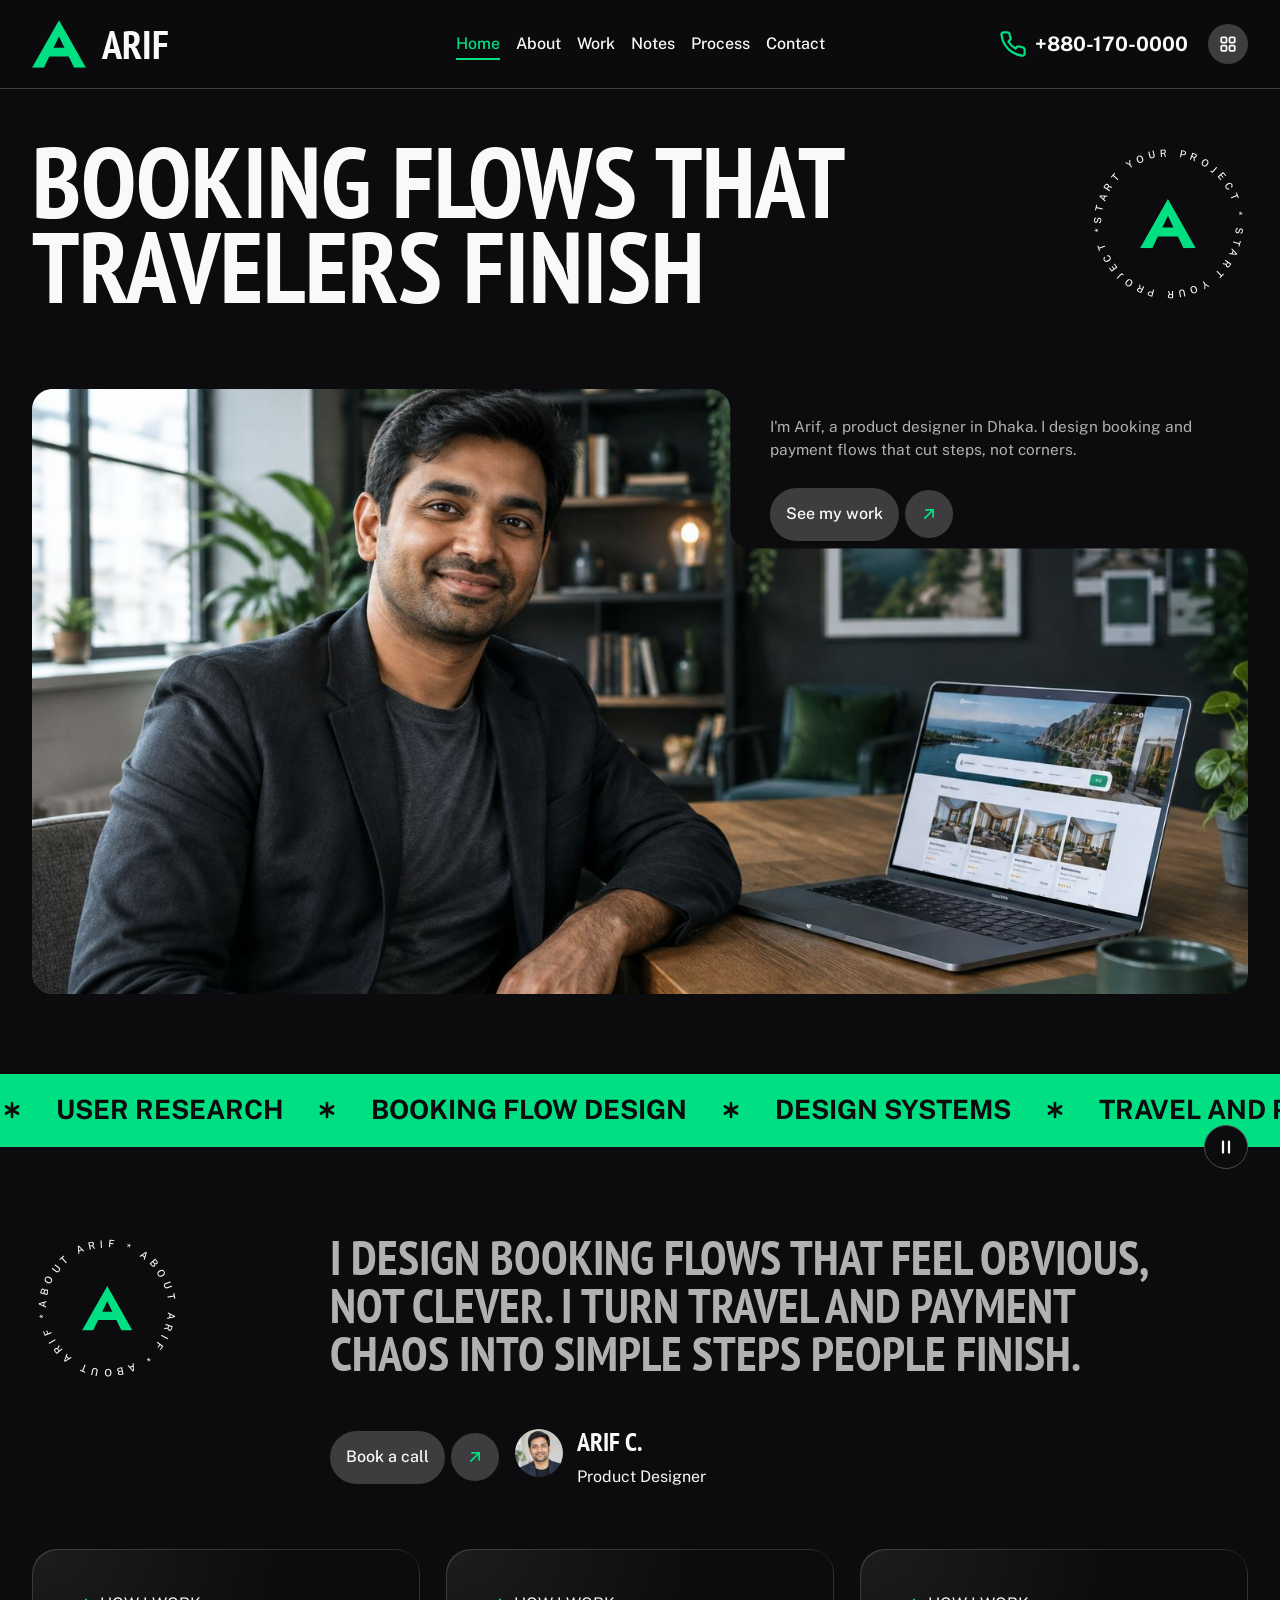
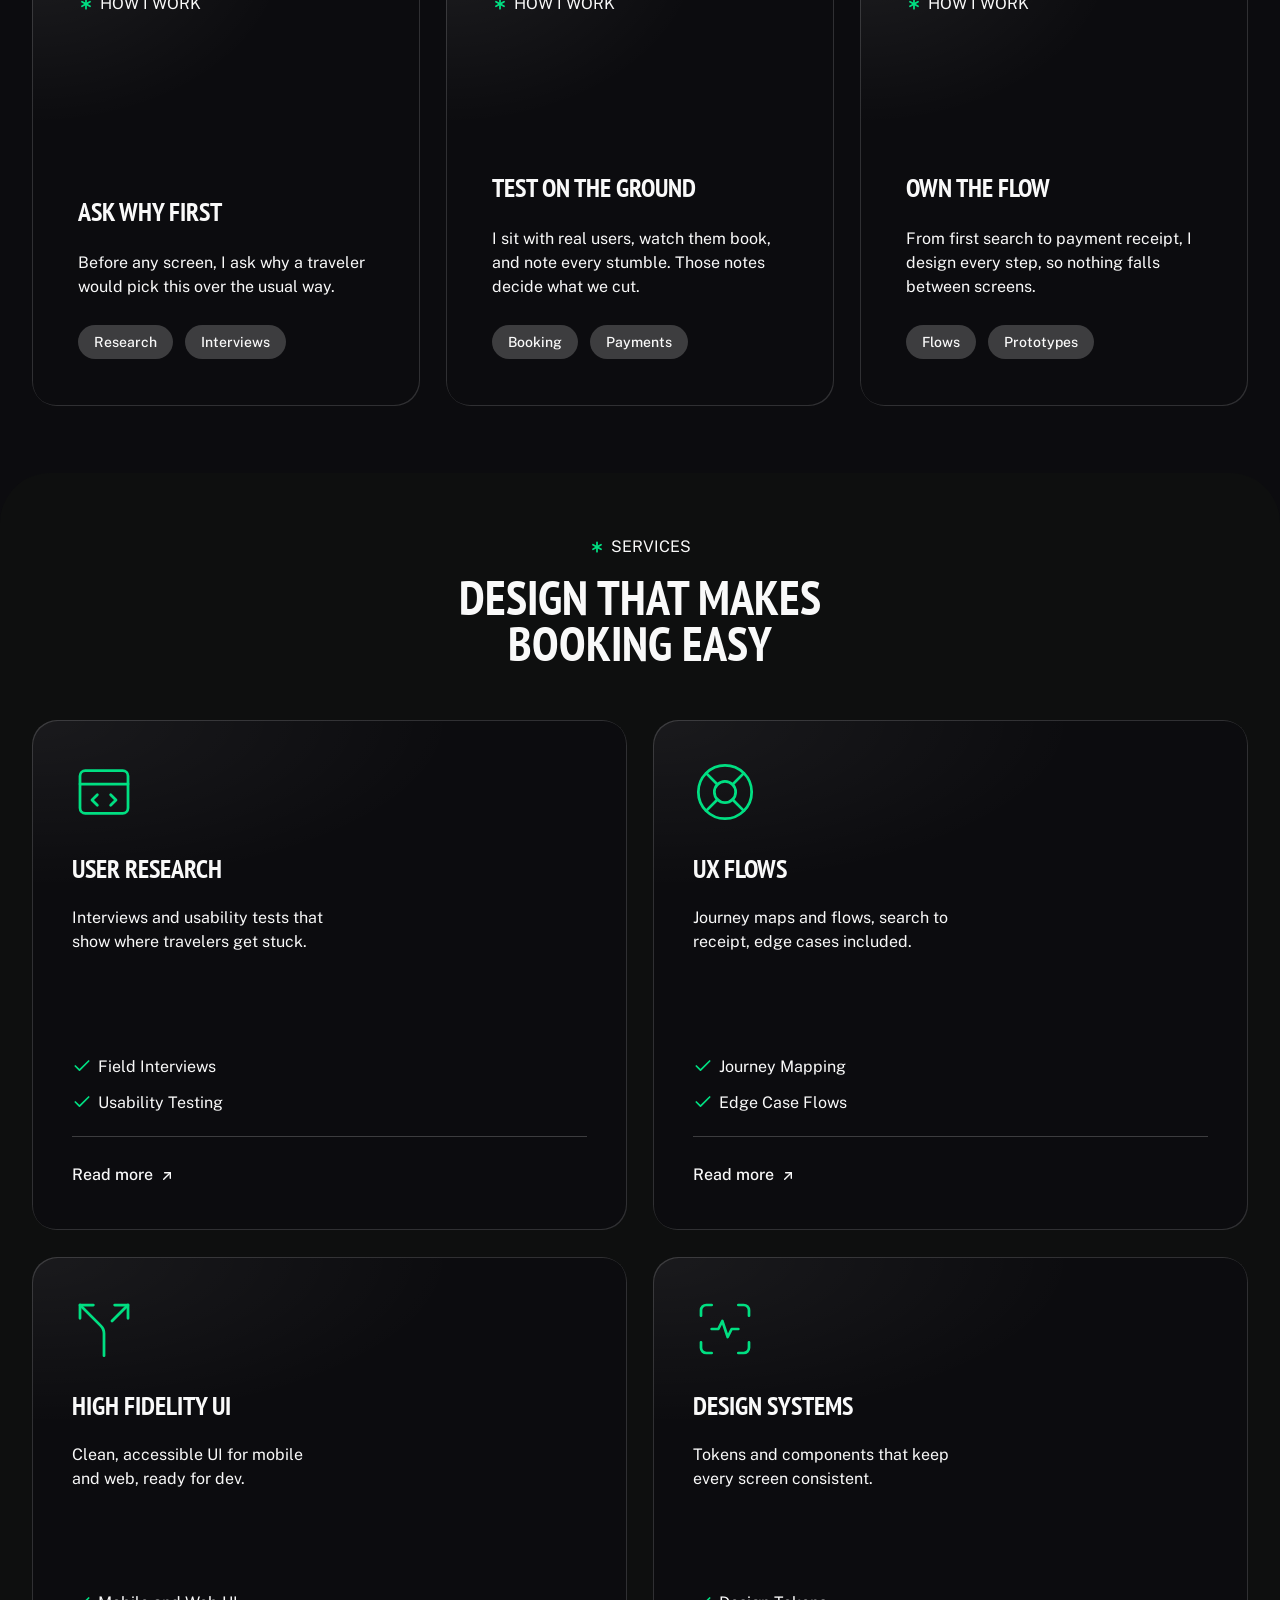
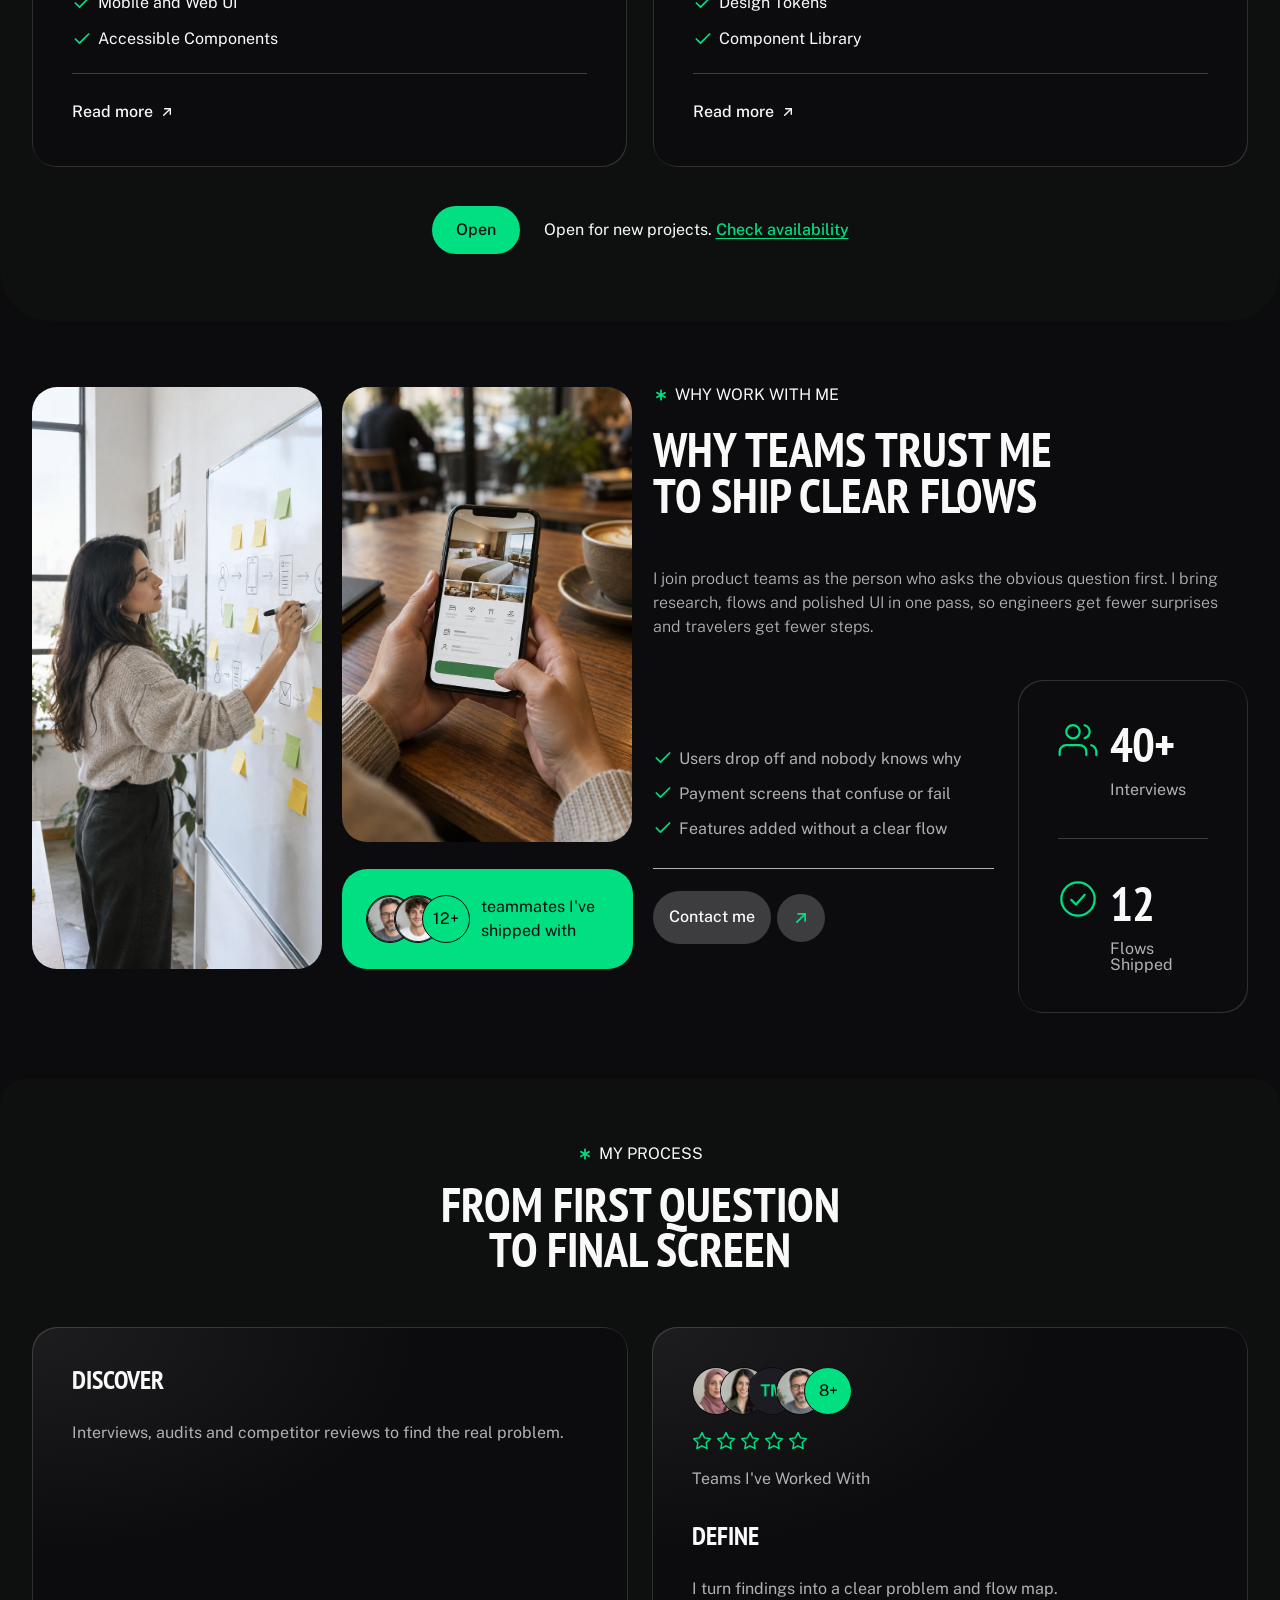
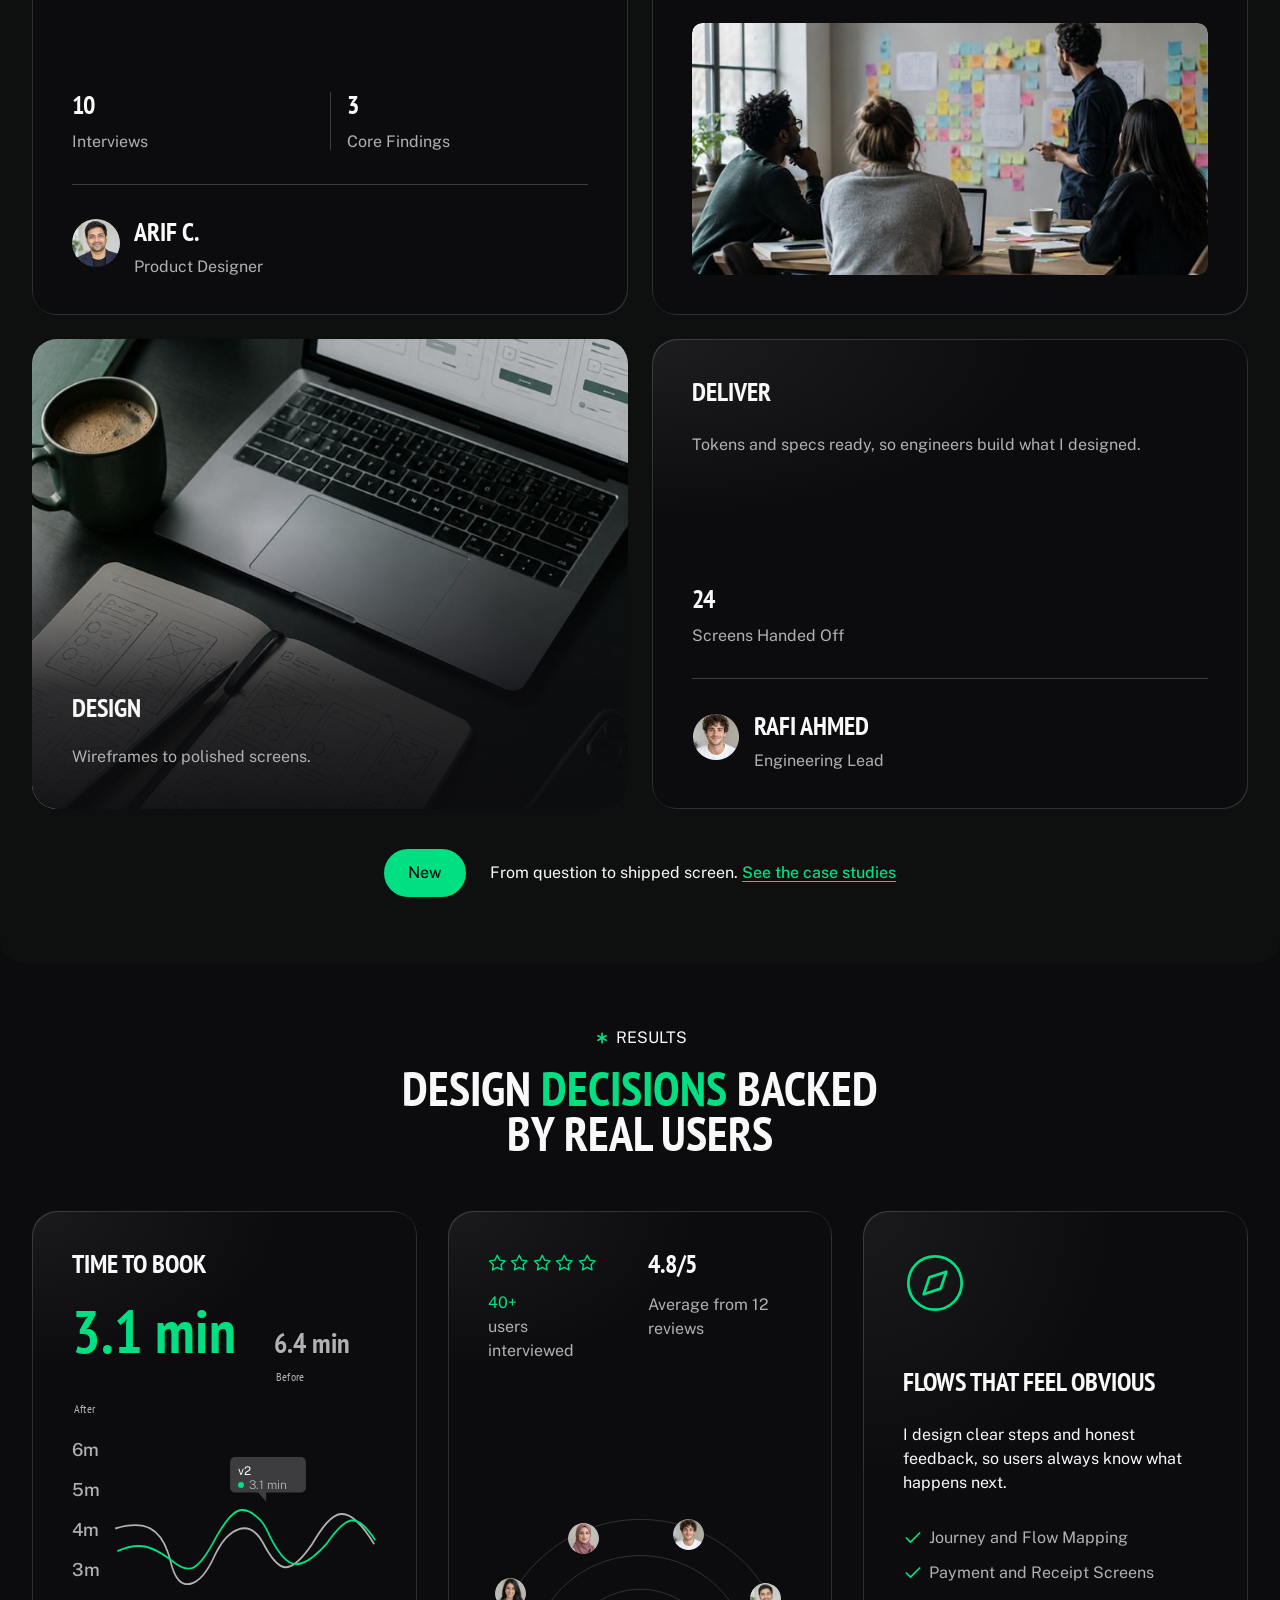
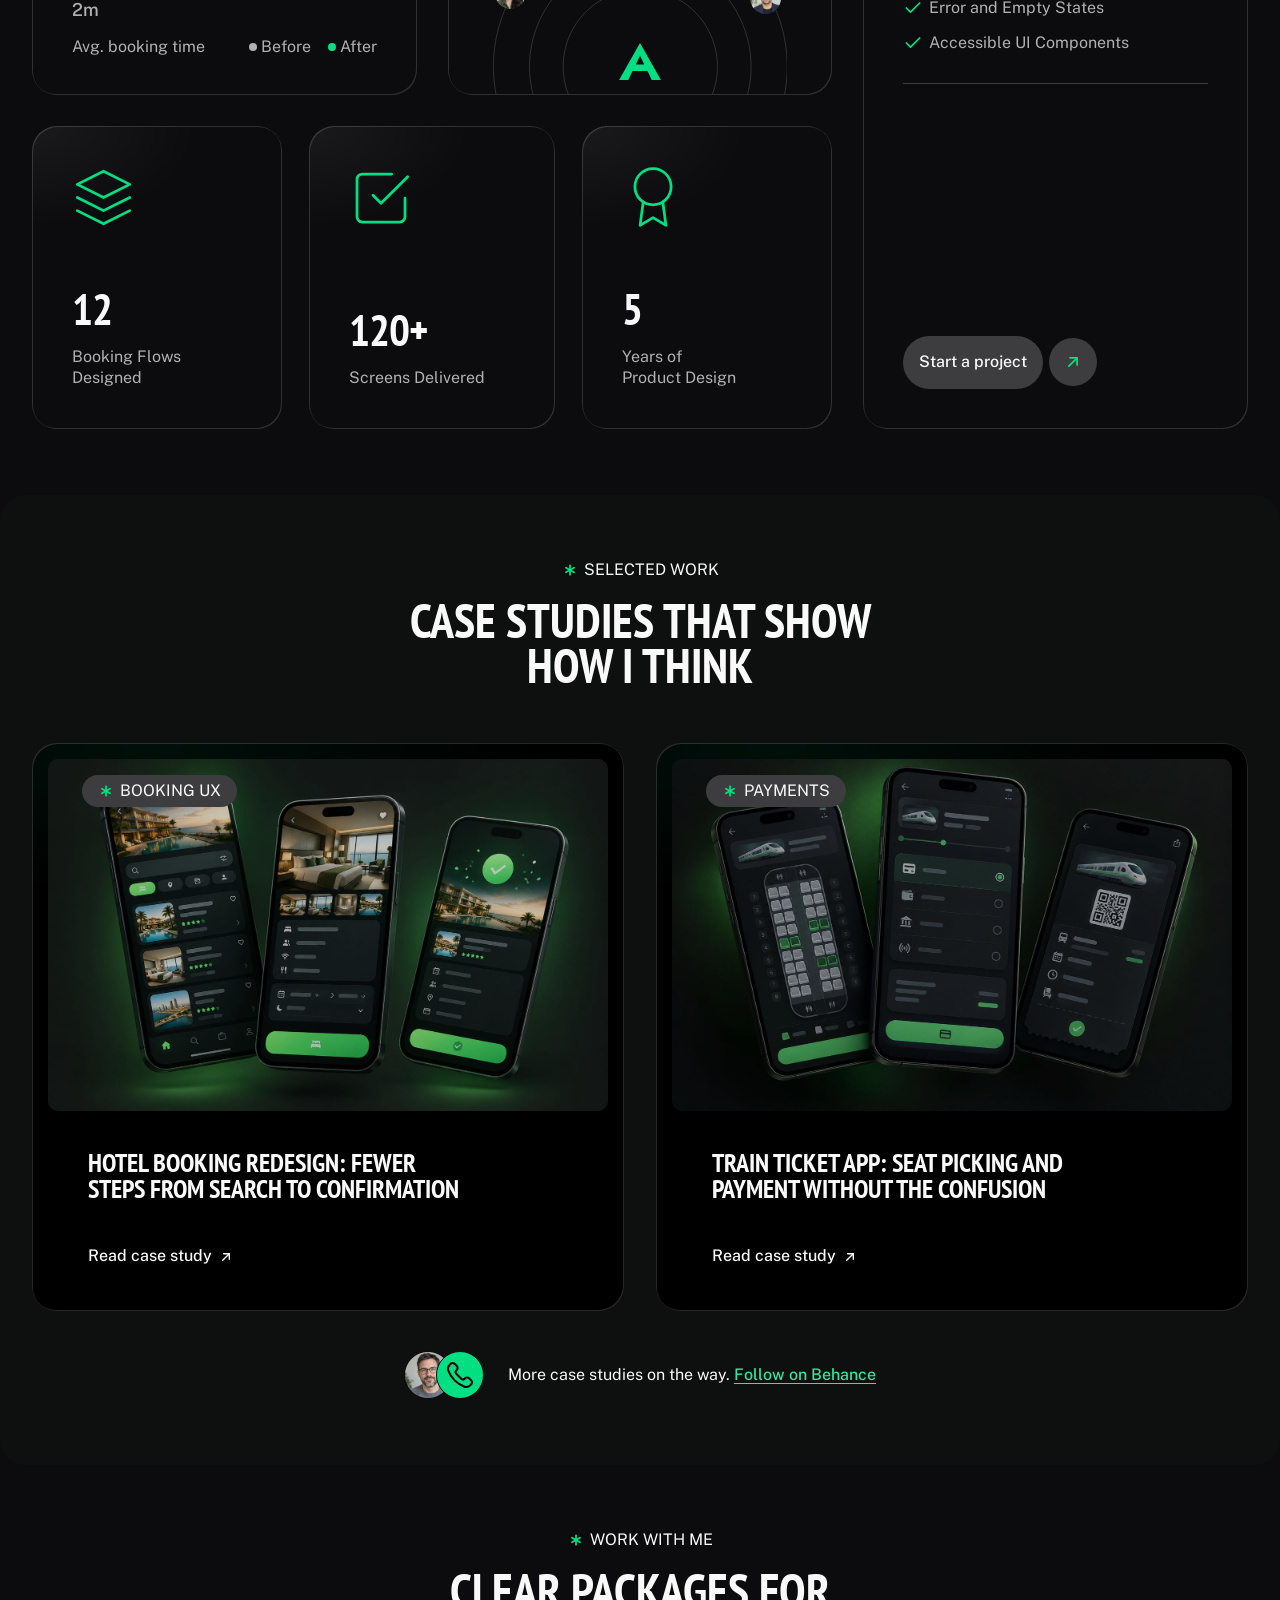
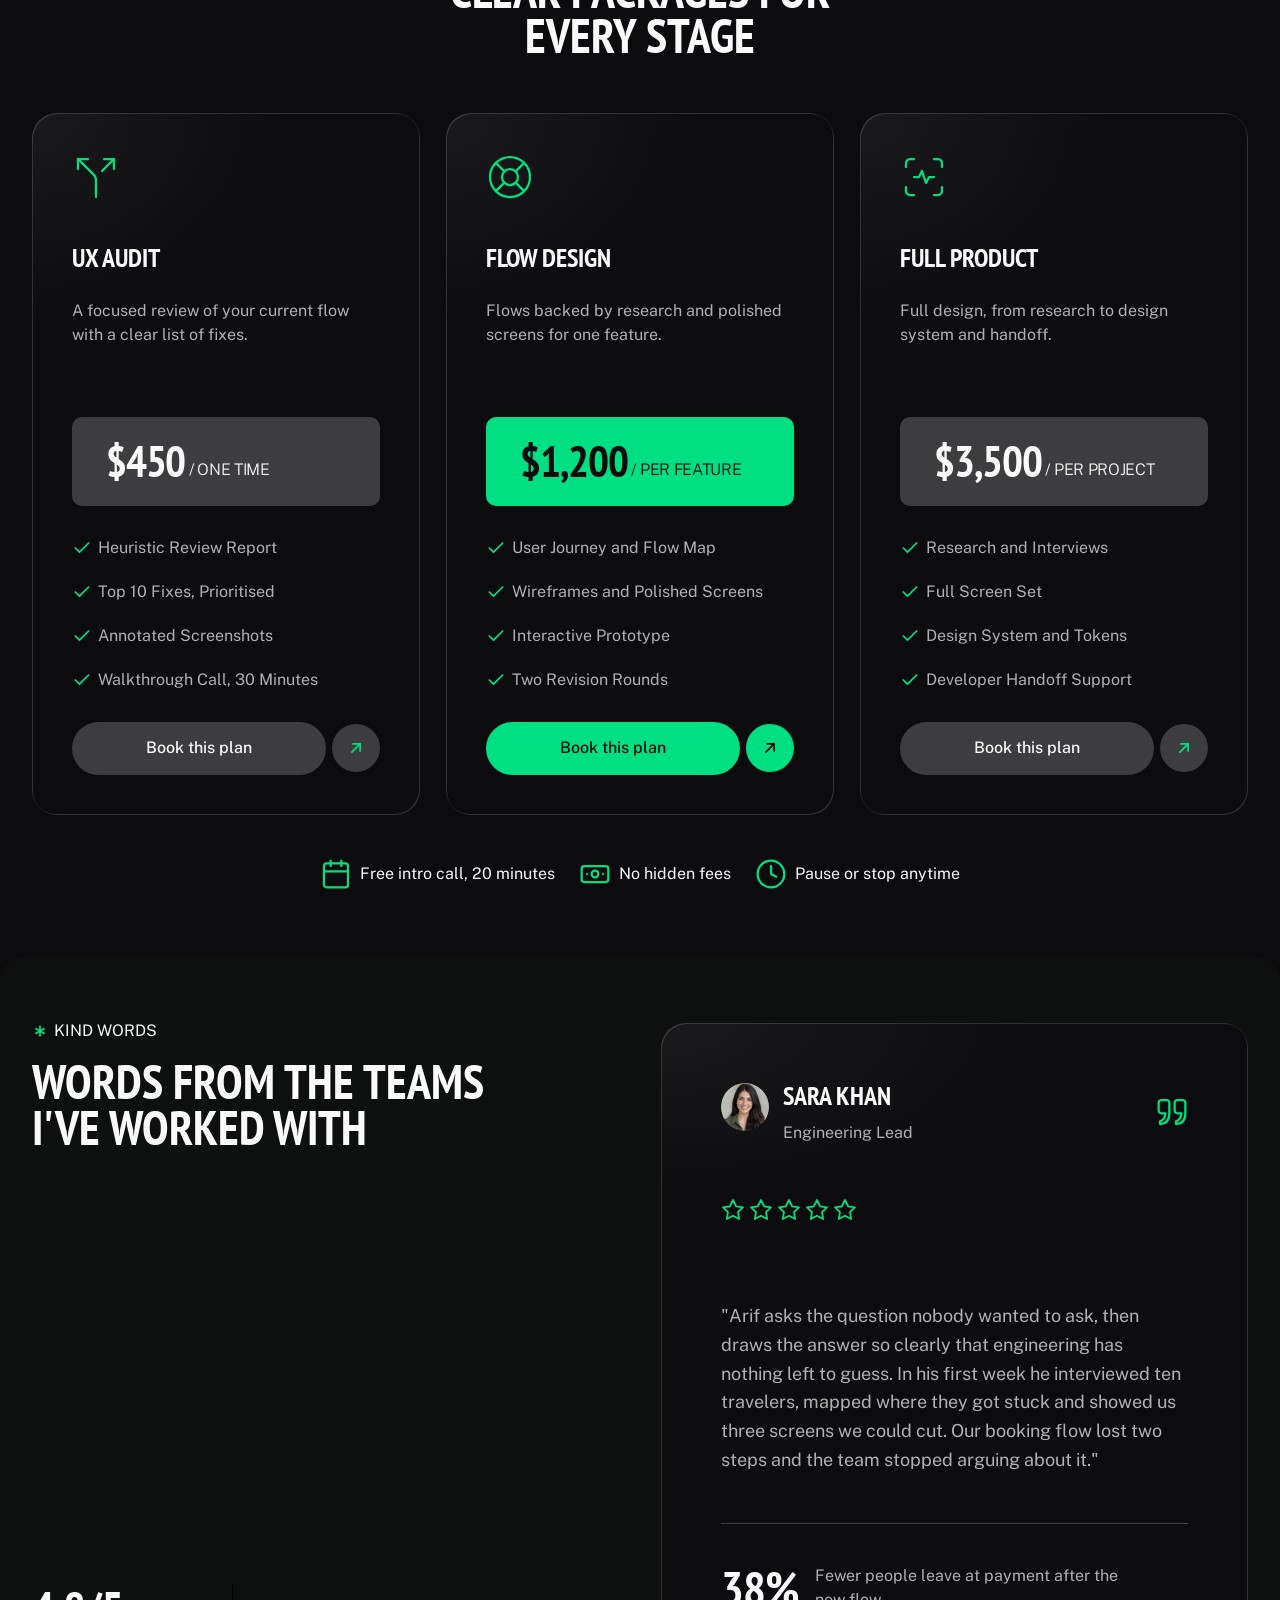
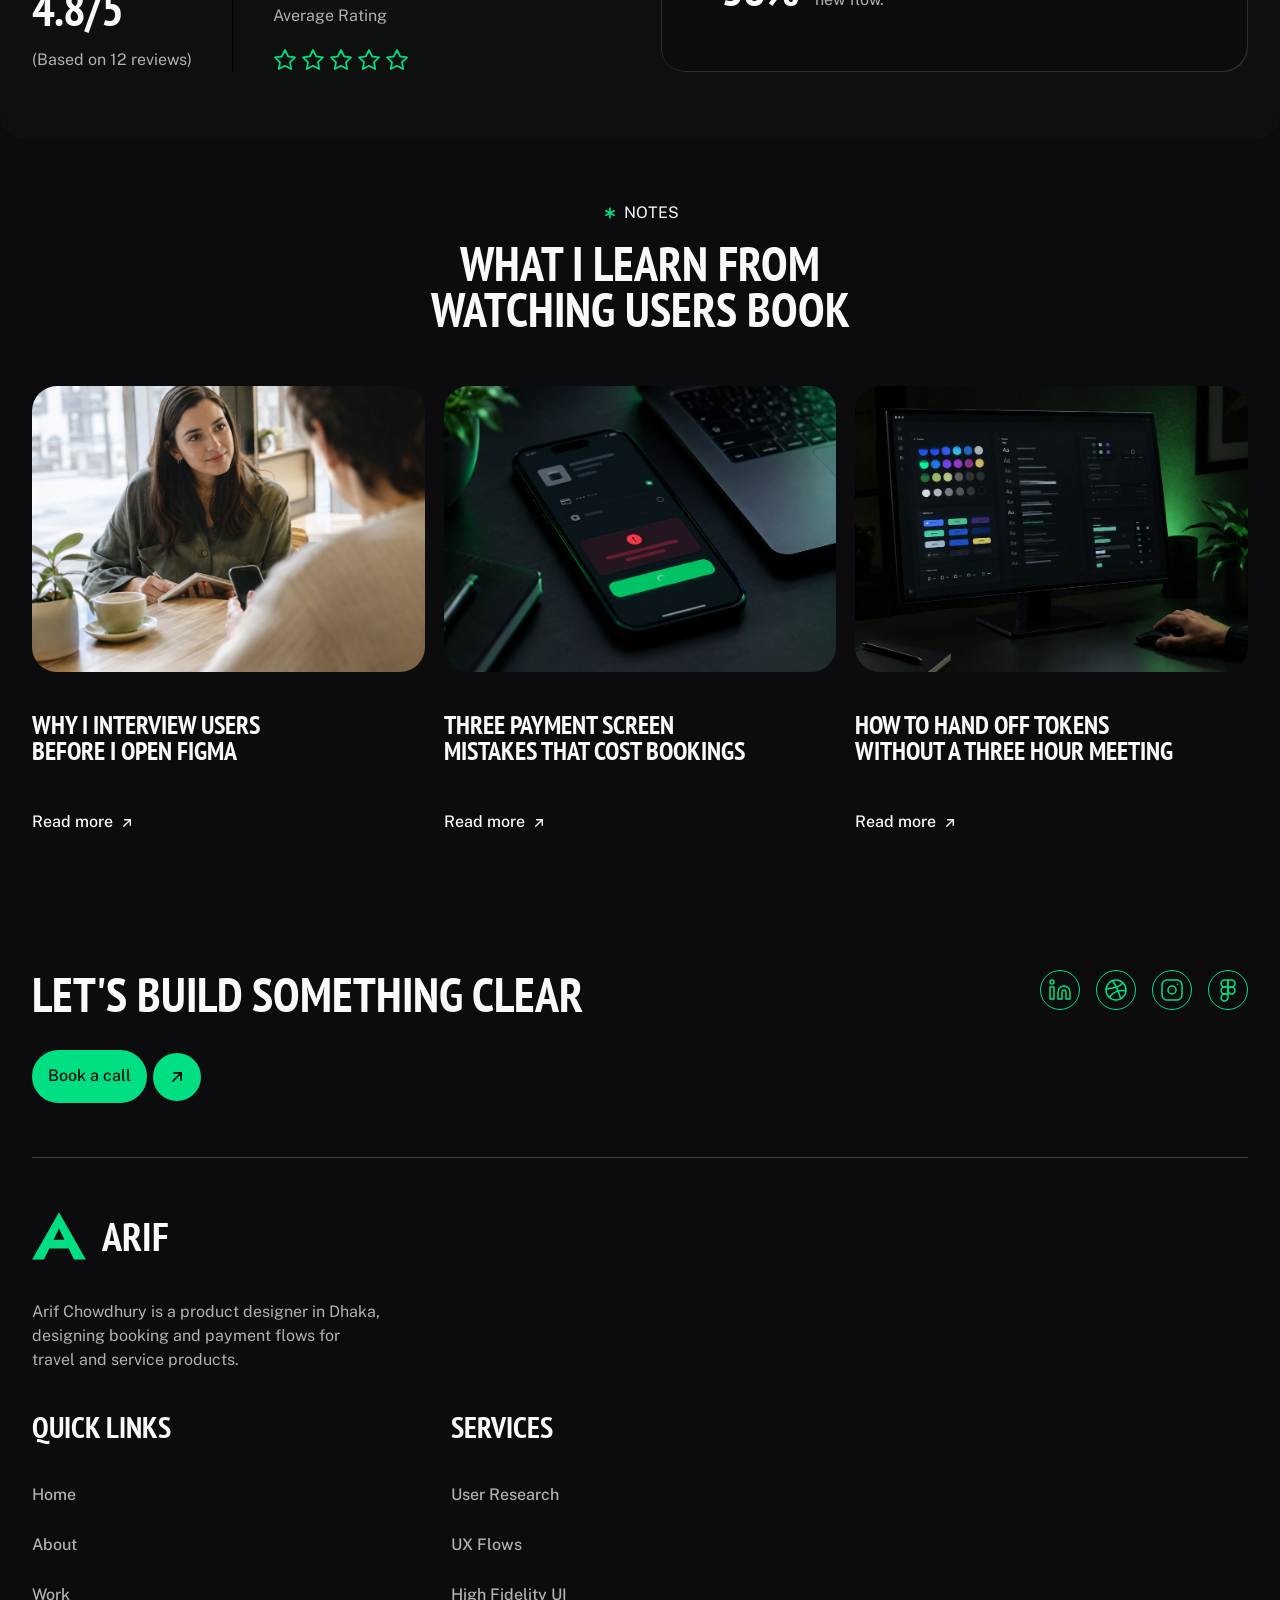
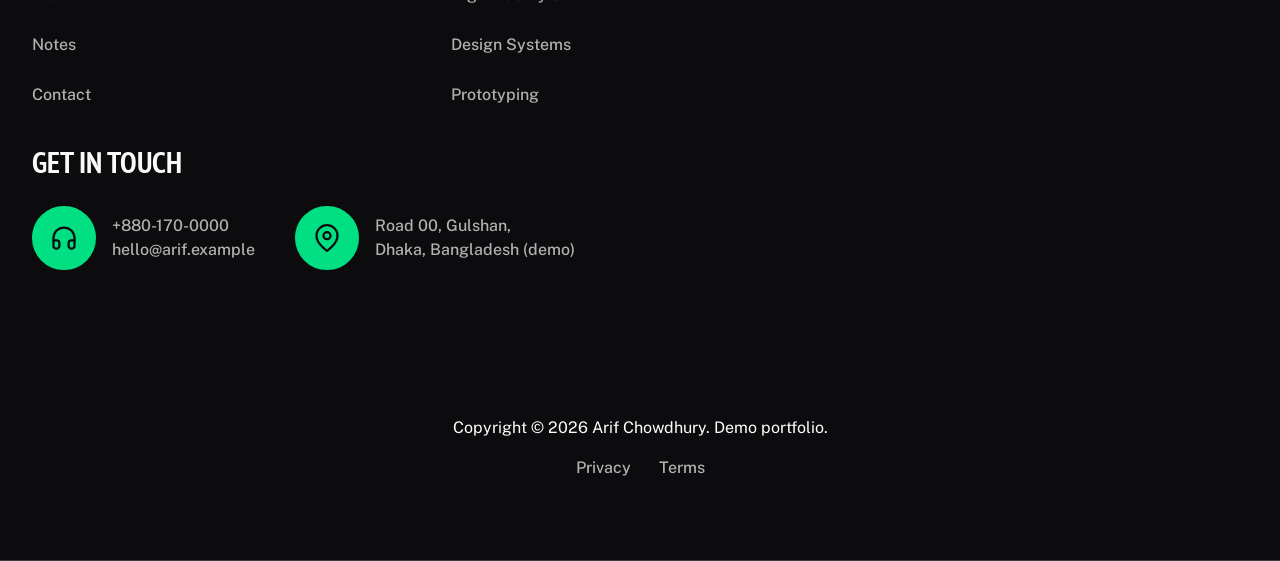
==== index.html @ c1e9ce4e "Demo portfolio site: landing page, case study, Behance gallery" ====
<!doctype html>
<html lang="en">
<head>
<meta charset="utf-8">
<meta name="viewport" content="width=device-width, initial-scale=1">
<title>Arif Chowdhury, Product Designer (demo portfolio)</title>
<meta name="description" content="Demo portfolio of Arif Chowdhury, a fictional product designer in Dhaka who designs booking and payment flows. Built from a Figma design as a dynamic HTML, CSS and JS page.">
<meta name="theme-color" content="#0c0c0f">
<meta name="color-scheme" content="dark">
<meta property="og:type" content="website">
<!-- replace REPLACE-WITH-PAGES-URL after GitHub Pages is live (canonical, og:url, og:image, twitter:image) -->
<link rel="canonical" href="https://REPLACE-WITH-PAGES-URL/">
<meta property="og:url" content="https://REPLACE-WITH-PAGES-URL/">
<meta property="og:title" content="Booking Flows That Travelers Finish | Arif Chowdhury (demo portfolio)">
<meta property="og:description" content="Booking Flows That Travelers Finish. A demo portfolio, fictional client.">
<meta property="og:image" content="https://REPLACE-WITH-PAGES-URL/assets/img/og-cover.jpg">
<meta property="og:image:width" content="1200">
<meta property="og:image:height" content="630">
<meta property="og:image:alt" content="Booking Flows That Travelers Finish. Arif Chowdhury, product designer, demo portfolio.">
<meta name="twitter:card" content="summary_large_image">
<meta name="twitter:title" content="Booking Flows That Travelers Finish | Arif Chowdhury (demo portfolio)">
<meta name="twitter:description" content="Booking Flows That Travelers Finish. A demo portfolio, fictional client.">
<meta name="twitter:image" content="https://REPLACE-WITH-PAGES-URL/assets/img/og-cover.jpg">
<meta name="twitter:image:alt" content="Booking Flows That Travelers Finish. Arif Chowdhury, product designer, demo portfolio.">
<link rel="icon" type="image/svg+xml" href="assets/icons/favicon.svg">
<link rel="preconnect" href="https://fonts.googleapis.com">
<link rel="preconnect" href="https://fonts.gstatic.com" crossorigin>
<link rel="stylesheet" href="https://fonts.googleapis.com/css2?family=PT+Sans+Narrow:wght@400;700&amp;family=Public+Sans:wght@300;400;500;700&amp;display=swap">
<link rel="stylesheet" href="assets/css/styles.css">
<link rel="stylesheet" href="assets/css/parity-b.css">
<link rel="stylesheet" href="assets/css/parity-a.css">
<link rel="stylesheet" href="assets/css/parity-c.css">
<link rel="stylesheet" href="assets/css/parity-d.css">
<script>document.documentElement.classList.add('js');</script>
<noscript><style>.reveal{opacity:1!important;transform:none!important}</style></noscript>
</head>
<body>
<svg xmlns="http://www.w3.org/2000/svg" width="0" height="0" style="position:absolute" aria-hidden="true" focusable="false"><defs>
<symbol id="i-grid" viewBox="0 0 18 18" fill="none"><path d="M3.375 2.25H6.375C6.99632 2.25 7.5 2.75368 7.5 3.375V6.375C7.5 6.99632 6.99632 7.5 6.375 7.5H3.375C2.75368 7.5 2.25 6.99632 2.25 6.375V3.375C2.25 2.75368 2.75368 2.25 3.375 2.25Z" stroke-width="1.75" stroke-linecap="round" stroke-linejoin="round" stroke="currentColor"/> <path d="M11.625 2.25H14.625C15.2463 2.25 15.75 2.75368 15.75 3.375V6.375C15.75 6.99632 15.2463 7.5 14.625 7.5H11.625C11.0037 7.5 10.5 6.99632 10.5 6.375V3.375C10.5 2.75368 11.0037 2.25 11.625 2.25Z" stroke-width="1.75" stroke-linecap="round" stroke-linejoin="round" stroke="currentColor"/> <path d="M11.625 10.5H14.625C15.2463 10.5 15.75 11.0037 15.75 11.625V14.625C15.75 15.2463 15.2463 15.75 14.625 15.75H11.625C11.0037 15.75 10.5 15.2463 10.5 14.625V11.625C10.5 11.0037 11.0037 10.5 11.625 10.5Z" stroke-width="1.75" stroke-linecap="round" stroke-linejoin="round" stroke="currentColor"/> <path d="M3.375 10.5H6.375C6.99632 10.5 7.5 11.0037 7.5 11.625V14.625C7.5 15.2463 6.99632 15.75 6.375 15.75H3.375C2.75368 15.75 2.25 15.2463 2.25 14.625V11.625C2.25 11.0037 2.75368 10.5 3.375 10.5Z" stroke-width="1.75" stroke-linecap="round" stroke-linejoin="round" stroke="currentColor"/></symbol>
<symbol id="i-phone" viewBox="0 0 28 28" fill="none"><path d="M25.6667 19.74V23.24C25.668 23.5649 25.6014 23.8865 25.4713 24.1842C25.3411 24.4819 25.1502 24.7492 24.9108 24.9688C24.6713 25.1885 24.3887 25.3557 24.0809 25.4598C23.7731 25.5639 23.4469 25.6026 23.1233 25.5733C19.5333 25.1832 16.0848 23.9565 13.055 21.9917C10.2361 20.2004 7.84623 17.8105 6.055 14.9917C4.08331 11.9481 2.85628 8.48283 2.47333 4.87667C2.44418 4.55404 2.48252 4.22889 2.58592 3.9219C2.68931 3.6149 2.8555 3.3328 3.07389 3.09356C3.29229 2.85431 3.55811 2.66316 3.85442 2.53228C4.15074 2.40139 4.47106 2.33364 4.795 2.33333H8.295C8.86119 2.32776 9.41009 2.52826 9.83939 2.89745C10.2687 3.26665 10.5491 3.77935 10.6283 4.34C10.7761 5.46008 11.05 6.55985 11.445 7.61833C11.602 8.03591 11.6359 8.48973 11.5429 8.92603C11.4498 9.36232 11.2337 9.7628 10.92 10.08L9.43833 11.5617C11.0991 14.4825 13.5175 16.9009 16.4383 18.5617L17.92 17.08C18.2372 16.7663 18.6377 16.5502 19.074 16.4571C19.5103 16.3641 19.9641 16.398 20.3817 16.555C21.4402 16.95 22.5399 17.2239 23.66 17.3717C24.2267 17.4516 24.7443 17.7371 25.1143 18.1737C25.4843 18.6104 25.6809 19.1678 25.6667 19.74Z" stroke-width="2.25" stroke-linecap="round" stroke-linejoin="round" stroke="currentColor"/></symbol>
<symbol id="i-asterisk" viewBox="0 0 16 16" fill="none"><path d="M8 3.33333V12.6667" stroke-width="1.75" stroke-linecap="round" stroke-linejoin="round" stroke="currentColor"/> <path d="M3.96 5.66667L12.04 10.3333" stroke-width="1.75" stroke-linecap="round" stroke-linejoin="round" stroke="currentColor"/> <path d="M3.96 10.3333L12.04 5.66667" stroke-width="1.75" stroke-linecap="round" stroke-linejoin="round" stroke="currentColor"/></symbol>
<symbol id="i-arrow" viewBox="0 0 20 20" fill="none"><path d="M4.16667 10H15.8333" stroke-width="1.75" stroke-linecap="round" stroke-linejoin="round" stroke="currentColor"/> <path d="M10.8333 5L15.8333 10L10.8333 15" stroke-width="1.75" stroke-linecap="round" stroke-linejoin="round" stroke="currentColor"/></symbol>
<symbol id="i-check" viewBox="0 0 20 20" fill="none"><path d="M16.6667 5L7.5 14.1667L3.33333 10" stroke-width="1.75" stroke-linecap="round" stroke-linejoin="round" stroke="currentColor"/></symbol>
<symbol id="i-check-circle" viewBox="0 0 40 40" fill="none"><path d="M36.6667 20C36.6667 29.2047 29.2047 36.6667 20 36.6667C10.7953 36.6667 3.33333 29.2047 3.33333 20C3.33333 10.7953 10.7953 3.33333 20 3.33333C29.2047 3.33333 36.6667 10.7953 36.6667 20Z" stroke-width="2.25" stroke-linecap="round" stroke-linejoin="round" stroke="currentColor"/> <path d="M13.3333 20.8333L18 25.5L26.6667 15.8333" stroke-width="2.25" stroke-linecap="round" stroke-linejoin="round" stroke="currentColor"/></symbol>
<symbol id="i-check-square" viewBox="0 0 64 64" fill="none"><path d="M24 29.3333L32 37.3333L58.6667 10.6667" stroke-width="2.75" stroke-linecap="round" stroke-linejoin="round" stroke="currentColor"/> <path d="M56 32V50.6667C56 52.0812 55.4381 53.4377 54.4379 54.4379C53.4377 55.4381 52.0812 56 50.6667 56H13.3333C11.9188 56 10.5623 55.4381 9.5621 54.4379C8.5619 53.4377 8 52.0812 8 50.6667V13.3333C8 11.9188 8.5619 10.5623 9.5621 9.5621C10.5623 8.5619 11.9188 8 13.3333 8H42.6667" stroke-width="2.75" stroke-linecap="round" stroke-linejoin="round" stroke="currentColor"/></symbol>
<symbol id="i-code" viewBox="0 0 64 64" fill="none"><path d="M13.3333 10.6667H50.6667C53.6122 10.6667 56 13.0545 56 16V48C56 50.9455 53.6122 53.3333 50.6667 53.3333H13.3333C10.3878 53.3333 8 50.9455 8 48V16C8 13.0545 10.3878 10.6667 13.3333 10.6667Z" stroke-width="2.75" stroke-linecap="round" stroke-linejoin="round" stroke="currentColor"/> <path d="M8 24H56" stroke-width="2.75" stroke-linecap="round" stroke-linejoin="round" stroke="currentColor"/> <path d="M25.3333 34.6667L20 40L25.3333 45.3333" stroke-width="2.75" stroke-linecap="round" stroke-linejoin="round" stroke="currentColor"/> <path d="M38.6667 34.6667L44 40L38.6667 45.3333" stroke-width="2.75" stroke-linecap="round" stroke-linejoin="round" stroke="currentColor"/></symbol>
<symbol id="i-compass" viewBox="0 0 64 64" fill="none"><path d="M58.6667 32C58.6667 46.7276 46.7276 58.6667 32 58.6667C17.2724 58.6667 5.33333 46.7276 5.33333 32C5.33333 17.2724 17.2724 5.33333 32 5.33333C46.7276 5.33333 58.6667 17.2724 58.6667 32Z" stroke-width="2.75" stroke-linecap="round" stroke-linejoin="round" stroke="currentColor"/> <path d="M43.3067 20.6933L37.6533 37.6533L20.6933 43.3067L26.3467 26.3467L43.3067 20.6933Z" stroke-width="2.75" stroke-linecap="round" stroke-linejoin="round" stroke="currentColor"/></symbol>
<symbol id="i-award" viewBox="0 0 62 62" fill="none"><path d="M49.0833 20.6667C49.0833 30.6538 40.9872 38.75 31 38.75C21.0129 38.75 12.9167 30.6538 12.9167 20.6667C12.9167 10.6795 21.0129 2.58333 31 2.58333C40.9872 2.58333 49.0833 10.6795 49.0833 20.6667Z" stroke-width="2.75" stroke-linecap="round" stroke-linejoin="round" stroke="currentColor"/> <path d="M21.2092 35.8825L18.0833 59.4167L31 51.6667L43.9167 59.4167L40.7908 35.8567" stroke-width="2.75" stroke-linecap="round" stroke-linejoin="round" stroke="currentColor"/></symbol>
<symbol id="i-layers" viewBox="0 0 63 63" fill="none"><path d="M31.5 5.25L57.75 18.375L31.5 31.5L5.25 18.375L31.5 5.25Z" stroke-width="2.75" stroke-linecap="round" stroke-linejoin="round" stroke="currentColor"/> <path d="M5.25 31.5L31.5 44.625L57.75 31.5" stroke-width="2.75" stroke-linecap="round" stroke-linejoin="round" stroke="currentColor"/> <path d="M5.25 44.625L31.5 57.75L57.75 44.625" stroke-width="2.75" stroke-linecap="round" stroke-linejoin="round" stroke="currentColor"/></symbol>
<symbol id="i-lifebuoy" viewBox="0 0 64 64" fill="none"><path d="M58.6667 32C58.6667 46.7276 46.7276 58.6667 32 58.6667C17.2724 58.6667 5.33333 46.7276 5.33333 32C5.33333 17.2724 17.2724 5.33333 32 5.33333C46.7276 5.33333 58.6667 17.2724 58.6667 32Z" stroke-width="2.75" stroke-linecap="round" stroke-linejoin="round" stroke="currentColor"/> <path d="M42.6667 32C42.6667 37.891 37.891 42.6667 32 42.6667C26.109 42.6667 21.3333 37.891 21.3333 32C21.3333 26.109 26.109 21.3333 32 21.3333C37.891 21.3333 42.6667 26.109 42.6667 32Z" stroke-width="2.75" stroke-linecap="round" stroke-linejoin="round" stroke="currentColor"/> <path d="M13.1467 13.1467L24.4533 24.4533" stroke-width="2.75" stroke-linecap="round" stroke-linejoin="round" stroke="currentColor"/> <path d="M39.5467 39.5467L50.8533 50.8533" stroke-width="2.75" stroke-linecap="round" stroke-linejoin="round" stroke="currentColor"/> <path d="M39.5467 24.4533L50.8533 13.1467" stroke-width="2.75" stroke-linecap="round" stroke-linejoin="round" stroke="currentColor"/> <path d="M13.1467 50.8533L24.4533 39.5467" stroke-width="2.75" stroke-linecap="round" stroke-linejoin="round" stroke="currentColor"/></symbol>
<symbol id="i-split" viewBox="0 0 64 64" fill="none"><path d="M42.6667 8H56V21.3333" stroke-width="2.75" stroke-linecap="round" stroke-linejoin="round" stroke="currentColor"/> <path d="M21.3333 8H8V21.3333" stroke-width="2.75" stroke-linecap="round" stroke-linejoin="round" stroke="currentColor"/> <path d="M32 58.6667V36.5333C32.0152 35.1142 31.7471 33.7064 31.2114 32.3922C30.6756 31.078 29.883 29.884 28.88 28.88L8 8" stroke-width="2.75" stroke-linecap="round" stroke-linejoin="round" stroke="currentColor"/> <path d="M40 24L56 8" stroke-width="2.75" stroke-linecap="round" stroke-linejoin="round" stroke="currentColor"/></symbol>
<symbol id="i-activity" viewBox="0 0 65 65" fill="none"><path d="M8.125 18.9583V13.5417C8.125 12.1051 8.69568 10.7273 9.7115 9.7115C10.7273 8.69568 12.1051 8.125 13.5417 8.125H18.9583" stroke-width="2.75" stroke-linecap="round" stroke-linejoin="round" stroke="currentColor"/> <path d="M46.0417 8.125H51.4583C52.8949 8.125 54.2727 8.69568 55.2885 9.7115C56.3043 10.7273 56.875 12.1051 56.875 13.5417V18.9583" stroke-width="2.75" stroke-linecap="round" stroke-linejoin="round" stroke="currentColor"/> <path d="M56.875 46.0417V51.4583C56.875 52.8949 56.3043 54.2727 55.2885 55.2885C54.2727 56.3043 52.8949 56.875 51.4583 56.875H46.0417" stroke-width="2.75" stroke-linecap="round" stroke-linejoin="round" stroke="currentColor"/> <path d="M18.9583 56.875H13.5417C12.1051 56.875 10.7273 56.3043 9.7115 55.2885C8.69568 54.2727 8.125 52.8949 8.125 51.4583V46.0417" stroke-width="2.75" stroke-linecap="round" stroke-linejoin="round" stroke="currentColor"/> <path d="M18.9583 32.5H25.7292L29.7917 24.375L35.2083 40.625L39.2708 32.5H46.0417" stroke-width="2.75" stroke-linecap="round" stroke-linejoin="round" stroke="currentColor"/></symbol>
<symbol id="i-users" viewBox="0 0 40 40" fill="none"><path d="M28.3333 35V31.6667C28.3333 29.8986 27.631 28.2029 26.3807 26.9526C25.1305 25.7024 23.4348 25 21.6667 25H8.33333C6.56522 25 4.86953 25.7024 3.61929 26.9526C2.36905 28.2029 1.66667 29.8986 1.66667 31.6667V35" stroke-width="2.25" stroke-linecap="round" stroke-linejoin="round" stroke="currentColor"/> <path d="M21.6667 11.6667C21.6667 15.3486 18.6819 18.3333 15 18.3333C11.3181 18.3333 8.33333 15.3486 8.33333 11.6667C8.33333 7.98477 11.3181 5 15 5C18.6819 5 21.6667 7.98477 21.6667 11.6667Z" stroke-width="2.25" stroke-linecap="round" stroke-linejoin="round" stroke="currentColor"/> <path d="M38.3333 35V31.6667C38.3322 30.1895 37.8406 28.7546 36.9356 27.5872C36.0306 26.4198 34.7635 25.5859 33.3333 25.2167" stroke-width="2.25" stroke-linecap="round" stroke-linejoin="round" stroke="currentColor"/> <path d="M26.6667 5.21667C28.1007 5.58384 29.3717 6.41783 30.2794 7.58718C31.1871 8.75653 31.6797 10.1947 31.6797 11.675C31.6797 13.1553 31.1871 14.5935 30.2794 15.7628C29.3717 16.9322 28.1007 17.7662 26.6667 18.1333" stroke-width="2.25" stroke-linecap="round" stroke-linejoin="round" stroke="currentColor"/></symbol>
<symbol id="i-star" viewBox="0 0 24 24" fill="none"><path d="M12 2L15.09 8.26L22 9.27L17 14.14L18.18 21.02L12 17.77L5.82 21.02L7 14.14L2 9.27L8.91 8.26L12 2Z" stroke-width="1.75" stroke-linecap="round" stroke-linejoin="round" stroke="currentColor"/></symbol>
<symbol id="i-quote" viewBox="0 0 32 32" fill="none"><path d="M4 28C8 28 13.3333 26.6667 13.3333 17.3333V6.66667C13.3333 5.95942 13.0524 5.28115 12.5523 4.78105C12.0522 4.28095 11.3739 4 10.6667 4H5.33333C4.62609 4 3.94781 4.28095 3.44772 4.78105C2.94762 5.28115 2.66667 5.95942 2.66667 6.66667V14.6667C2.66667 15.3739 2.94762 16.0522 3.44772 16.5523C3.94781 17.0524 4.62609 17.3333 5.33333 17.3333H9.33333C9.33333 21.3333 8 24 4 25.3333V28Z" stroke-width="2.25" stroke-linecap="round" stroke-linejoin="round" stroke="currentColor"/> <path d="M20 28C24 28 29.3333 26.6667 29.3333 17.3333V6.66667C29.3333 5.95942 29.0524 5.28115 28.5523 4.78105C28.0522 4.28095 27.3739 4 26.6667 4H21.3333C20.6261 4 19.9478 4.28095 19.4477 4.78105C18.9476 5.28115 18.6667 5.95942 18.6667 6.66667V14.6667C18.6667 15.3739 18.9476 16.0522 19.4477 16.5523C19.9478 17.0524 20.6261 17.3333 21.3333 17.3333H25.3333C25.3333 21.3333 24 24 20 25.3333V28Z" stroke-width="2.25" stroke-linecap="round" stroke-linejoin="round" stroke="currentColor"/></symbol>
<symbol id="i-calendar" viewBox="0 0 32 32" fill="none"><path d="M6.66667 5.33333H25.3333C26.8061 5.33333 28 6.52724 28 8V26.6667C28 28.1394 26.8061 29.3333 25.3333 29.3333H6.66667C5.19391 29.3333 4 28.1394 4 26.6667V8C4 6.52724 5.19391 5.33333 6.66667 5.33333Z" stroke-width="2.25" stroke-linecap="round" stroke-linejoin="round" stroke="currentColor"/> <path d="M21.3333 2.66667V8" stroke-width="2.25" stroke-linecap="round" stroke-linejoin="round" stroke="currentColor"/> <path d="M10.6667 2.66667V8" stroke-width="2.25" stroke-linecap="round" stroke-linejoin="round" stroke="currentColor"/> <path d="M4 13.3333H28" stroke-width="2.25" stroke-linecap="round" stroke-linejoin="round" stroke="currentColor"/></symbol>
<symbol id="i-banknote" viewBox="0 0 32 32" fill="none"><path d="M5.33333 8H26.6667C28.1394 8 29.3333 9.19391 29.3333 10.6667V21.3333C29.3333 22.8061 28.1394 24 26.6667 24H5.33333C3.86057 24 2.66667 22.8061 2.66667 21.3333V10.6667C2.66667 9.19391 3.86057 8 5.33333 8Z" stroke-width="2.25" stroke-linecap="round" stroke-linejoin="round" stroke="currentColor"/> <path d="M19.3333 16C19.3333 17.8409 17.8409 19.3333 16 19.3333C14.1591 19.3333 12.6667 17.8409 12.6667 16C12.6667 14.1591 14.1591 12.6667 16 12.6667C17.8409 12.6667 19.3333 14.1591 19.3333 16Z" stroke-width="2.25" stroke-linecap="round" stroke-linejoin="round" stroke="currentColor"/> <path d="M8 16H8.01333" stroke-width="2.25" stroke-linecap="round" stroke-linejoin="round" stroke="currentColor"/> <path d="M24 16H24.0133" stroke-width="2.25" stroke-linecap="round" stroke-linejoin="round" stroke="currentColor"/></symbol>
<symbol id="i-clock" viewBox="0 0 32 32" fill="none"><path d="M29.3333 16C29.3333 23.3638 23.3638 29.3333 16 29.3333C8.6362 29.3333 2.66667 23.3638 2.66667 16C2.66667 8.6362 8.6362 2.66667 16 2.66667C23.3638 2.66667 29.3333 8.6362 29.3333 16Z" stroke-width="2.25" stroke-linecap="round" stroke-linejoin="round" stroke="currentColor"/> <path d="M16 8V16L21.3333 18.6667" stroke-width="2.25" stroke-linecap="round" stroke-linejoin="round" stroke="currentColor"/></symbol>
<symbol id="i-linkedin" viewBox="0 0 24 24" fill="none"><path d="M16 8C17.5913 8 19.1174 8.63214 20.2426 9.75736C21.3679 10.8826 22 12.4087 22 14V21H18V14C18 13.4696 17.7893 12.9609 17.4142 12.5858C17.0391 12.2107 16.5304 12 16 12C15.4696 12 14.9609 12.2107 14.5858 12.5858C14.2107 12.9609 14 13.4696 14 14V21H10V14C10 12.4087 10.6321 10.8826 11.7574 9.75736C12.8826 8.63214 14.4087 8 16 8Z" stroke-width="1.5" stroke-linecap="round" stroke-linejoin="round" stroke="currentColor"/> <path d="M2 9H6V21H2V9Z" stroke-width="1.5" stroke-linecap="round" stroke-linejoin="round" stroke="currentColor"/> <path d="M6 4C6 5.10457 5.10457 6 4 6C2.89543 6 2 5.10457 2 4C2 2.89543 2.89543 2 4 2C5.10457 2 6 2.89543 6 4Z" stroke-width="1.5" stroke-linecap="round" stroke-linejoin="round" stroke="currentColor"/></symbol>
<symbol id="i-dribbble" viewBox="0 0 24 24" fill="none"><path d="M22 12C22 17.5228 17.5228 22 12 22C6.47715 22 2 17.5228 2 12C2 6.47715 6.47715 2 12 2C17.5228 2 22 6.47715 22 12Z" stroke-width="1.5" stroke-linecap="round" stroke-linejoin="round" stroke="currentColor"/> <path d="M19.13 5.09C15.22 9.14 10 10.44 2.25 10.94" stroke-width="1.5" stroke-linecap="round" stroke-linejoin="round" stroke="currentColor"/> <path d="M21.75 12.84C15.13 11.43 9.61 13.84 5.37 19.16" stroke-width="1.5" stroke-linecap="round" stroke-linejoin="round" stroke="currentColor"/> <path d="M8.56 2.75C12.93 8.75 14.56 12.17 16.56 20.47" stroke-width="1.5" stroke-linecap="round" stroke-linejoin="round" stroke="currentColor"/></symbol>
<symbol id="i-instagram" viewBox="0 0 24 24" fill="none"><path d="M7 2H17C19.7614 2 22 4.23858 22 7V17C22 19.7614 19.7614 22 17 22H7C4.23858 22 2 19.7614 2 17V7C2 4.23858 4.23858 2 7 2Z" stroke-width="1.5" stroke-linecap="round" stroke-linejoin="round" stroke="currentColor"/> <path d="M16 12C16 14.2091 14.2091 16 12 16C9.79086 16 8 14.2091 8 12C8 9.79086 9.79086 8 12 8C14.2091 8 16 9.79086 16 12Z" stroke-width="1.5" stroke-linecap="round" stroke-linejoin="round" stroke="currentColor"/> <path d="M17.5 6.5H17.51" stroke-width="1.5" stroke-linecap="round" stroke-linejoin="round" stroke="currentColor"/></symbol>
<symbol id="i-figma" viewBox="0 0 24 24" fill="none"><path d="M5 5.5C5 4.57174 5.36875 3.6815 6.02513 3.02513C6.6815 2.36875 7.57174 2 8.5 2H12V9H8.5C7.57174 9 6.6815 8.63125 6.02513 7.97487C5.36875 7.3185 5 6.42826 5 5.5Z" stroke-width="1.5" stroke-linecap="round" stroke-linejoin="round" stroke="currentColor"/> <path d="M12 2H15.5C15.9596 2 16.4148 2.09053 16.8394 2.26642C17.264 2.44231 17.6499 2.70012 17.9749 3.02513C18.2999 3.35013 18.5577 3.73597 18.7336 4.16061C18.9095 4.58525 19 5.04037 19 5.5C19 5.95963 18.9095 6.41475 18.7336 6.83939C18.5577 7.26403 18.2999 7.64987 17.9749 7.97487C17.6499 8.29988 17.264 8.55769 16.8394 8.73358C16.4148 8.90947 15.9596 9 15.5 9H12V2Z" stroke-width="1.5" stroke-linecap="round" stroke-linejoin="round" stroke="currentColor"/> <path d="M12 12.5C12 12.0404 12.0905 11.5852 12.2664 11.1606C12.4423 10.736 12.7001 10.3501 13.0251 10.0251C13.3501 9.70012 13.736 9.44231 14.1606 9.26642C14.5852 9.09053 15.0404 9 15.5 9C15.9596 9 16.4148 9.09053 16.8394 9.26642C17.264 9.44231 17.6499 9.70012 17.9749 10.0251C18.2999 10.3501 18.5577 10.736 18.7336 11.1606C18.9095 11.5852 19 12.0404 19 12.5C19 12.9596 18.9095 13.4148 18.7336 13.8394C18.5577 14.264 18.2999 14.6499 17.9749 14.9749C17.6499 15.2999 17.264 15.5577 16.8394 15.7336C16.4148 15.9095 15.9596 16 15.5 16C15.0404 16 14.5852 15.9095 14.1606 15.7336C13.736 15.5577 13.3501 15.2999 13.0251 14.9749C12.7001 14.6499 12.4423 14.264 12.2664 13.8394C12.0905 13.4148 12 12.9596 12 12.5Z" stroke-width="1.5" stroke-linecap="round" stroke-linejoin="round" stroke="currentColor"/> <path d="M5 19.5C5 18.5717 5.36875 17.6815 6.02513 17.0251C6.6815 16.3687 7.57174 16 8.5 16H12V19.5C12 20.4283 11.6313 21.3185 10.9749 21.9749C10.3185 22.6313 9.42826 23 8.5 23C7.57174 23 6.6815 22.6313 6.02513 21.9749C5.36875 21.3185 5 20.4283 5 19.5Z" stroke-width="1.5" stroke-linecap="round" stroke-linejoin="round" stroke="currentColor"/> <path d="M5 12.5C5 11.5717 5.36875 10.6815 6.02513 10.0251C6.6815 9.36875 7.57174 9 8.5 9H12V16H8.5C7.57174 16 6.6815 15.6313 6.02513 14.9749C5.36875 14.3185 5 13.4283 5 12.5Z" stroke-width="1.5" stroke-linecap="round" stroke-linejoin="round" stroke="currentColor"/></symbol>
<symbol id="i-headset" viewBox="0 0 28 28" fill="none"><path d="M3.5 16.3333V14C3.5 11.2152 4.60625 8.54451 6.57538 6.57538C8.54451 4.60625 11.2152 3.5 14 3.5C16.7848 3.5 19.4555 4.60625 21.4246 6.57538C23.3938 8.54451 24.5 11.2152 24.5 14V16.3333" stroke-width="2.25" stroke-linecap="round" stroke-linejoin="round" stroke="currentColor"/> <path d="M24.5 22.1667C24.5 22.7855 24.2542 23.379 23.8166 23.8166C23.379 24.2542 22.7855 24.5 22.1667 24.5H21C20.3812 24.5 19.7877 24.2542 19.3501 23.8166C18.9125 23.379 18.6667 22.7855 18.6667 22.1667V18.6667C18.6667 18.0478 18.9125 17.4543 19.3501 17.0168C19.7877 16.5792 20.3812 16.3333 21 16.3333H24.5V22.1667Z" stroke-width="2.25" stroke-linecap="round" stroke-linejoin="round" stroke="currentColor"/> <path d="M3.5 22.1667C3.5 22.7855 3.74583 23.379 4.18342 23.8166C4.621 24.2542 5.21449 24.5 5.83333 24.5H7C7.61884 24.5 8.21233 24.2542 8.64992 23.8166C9.0875 23.379 9.33333 22.7855 9.33333 22.1667V18.6667C9.33333 18.0478 9.0875 17.4543 8.64992 17.0168C8.21233 16.5792 7.61884 16.3333 7 16.3333H3.5V22.1667Z" stroke-width="2.25" stroke-linecap="round" stroke-linejoin="round" stroke="currentColor"/></symbol>
<symbol id="i-map-pin" viewBox="0 0 28 28" fill="none"><path d="M24.5 11.6667C24.5 19.8333 14 26.8333 14 26.8333C14 26.8333 3.5 19.8333 3.5 11.6667C3.5 8.88189 4.60625 6.21118 6.57538 4.24205C8.54451 2.27291 11.2152 1.16667 14 1.16667C16.7848 1.16667 19.4555 2.27291 21.4246 4.24205C23.3938 6.21118 24.5 8.88189 24.5 11.6667Z" stroke-width="2.25" stroke-linecap="round" stroke-linejoin="round" stroke="currentColor"/> <path d="M17.5 11.6667C17.5 13.5997 15.933 15.1667 14 15.1667C12.067 15.1667 10.5 13.5997 10.5 11.6667C10.5 9.73367 12.067 8.16667 14 8.16667C15.933 8.16667 17.5 9.73367 17.5 11.6667Z" stroke-width="2.25" stroke-linecap="round" stroke-linejoin="round" stroke="currentColor"/></symbol>
<symbol id="i-tick" viewBox="0 0 28 28" fill="none"><path d="M5.83333 14.5833L11.0833 19.8333L22.1667 8.75" stroke-width="2.91667" stroke-linecap="round" stroke-linejoin="round" stroke="currentColor"/></symbol>
<symbol id="i-logo" viewBox="0 0 68 60" fill="none"><path d="M34 0L68 60H53.04L46.24 45.6H21.76L14.96 60H0L34 0ZM34 20.4L27.2 34.8H40.8L34 20.4Z" fill-rule="evenodd" clip-rule="evenodd" fill="currentColor"/></symbol>
<symbol id="i-rings" viewBox="0 0 381 227.181" fill="none"><path d="M283.522 227C288.478 214.201 290.762 200.483 290.19 186.697C289.484 169.66 284.439 153.087 275.534 138.555C266.63 124.023 254.163 112.014 239.319 103.671C224.475 95.3275 207.747 90.9273 190.727 90.8885C173.706 90.8498 156.958 95.1738 142.077 103.449C127.195 111.725 114.674 123.677 105.704 138.168C96.7336 152.66 91.6132 169.21 90.8293 186.243C90.1881 200.178 92.4664 214.058 97.478 227M51.8223 227C46.9495 208.24 45.911 188.651 48.8095 169.417C52.1985 146.928 60.873 125.566 74.1181 107.094C87.3633 88.6214 104.8 73.5661 124.992 63.1684C145.184 52.7707 167.552 47.3283 190.255 47.2894C212.958 47.2506 235.346 52.6165 255.573 62.9451C275.8 73.2737 293.288 88.2693 306.596 106.696C319.904 125.124 328.651 146.455 332.117 168.933C335.106 188.319 334.092 208.08 329.178 227M377.041 227C381.858 202.055 381.648 176.362 376.384 151.44C370.449 123.342 358.244 96.9539 340.684 74.2521C323.124 51.5504 300.663 33.1239 274.985 20.3532C249.307 7.58243 221.078 0.798503 192.411 0.50963C163.745 0.220757 135.384 6.43443 109.455 18.6851C83.5261 30.9358 60.7002 48.906 42.6877 71.2492C24.6752 93.5925 11.943 119.73 5.44508 147.702C-0.607609 173.758 -1.10506 200.778 3.9585 227" stroke="currentColor"/></symbol>
<symbol id="i-chart-after" viewBox="0 0 313.64 61.5706" fill="none"><path d="M0.345826 42.6714C27.6793 32.5972 42.7383 37.0004 69.3458 54.1714C87.1595 65.6342 97.9022 64.329 120.346 28.1714C139.307 0.399909 151.383 -7.28854 172.865 10.7347C176.958 14.1681 180.074 18.6247 182.666 23.2954C204.198 62.0989 220.382 66.7876 254.346 34.6714C277.182 7.33566 289.986 1.77754 312.846 31.6714" stroke-width="2" stroke="currentColor"/></symbol>
<symbol id="i-chart-before" viewBox="0 0 314.055 73.6169" fill="none"><path d="M0.244557 15.7549C33.9309 7.25871 56.7446 12.7575 67.2446 49.7575C77.7446 86.7575 103.745 74.2549 119.745 44.7575C135.745 15.2601 162.245 3.64614 179.745 31.7549C197.245 59.8637 210.134 66.2984 238.245 31.7549C263.7 -4.72609 280.507 -13.541 313.245 31.7557" stroke-width="2" stroke="currentColor"/></symbol>
<symbol id="i-tooltip" viewBox="0 0 62 36.5" fill="none"><path d="M0 4C0 1.79086 1.79086 0 4 0H58C60.2091 0 62 1.79086 62 4V24.9756C62 27.1847 60.2091 28.9756 58 28.9756H39L32.5 36.5V28.9756H4C1.79086 28.9756 0 27.1847 0 24.9756V4Z" fill="currentColor"/></symbol>
<symbol id="i-split48" viewBox="0 0 48 48" fill="none"><path d="M32 6H42V16" stroke-width="2.25" stroke-linecap="round" stroke-linejoin="round" stroke="currentColor"/> <path d="M16 6H6V16" stroke-width="2.25" stroke-linecap="round" stroke-linejoin="round" stroke="currentColor"/> <path d="M24 44V27.4C24.0114 26.3357 23.8103 25.2798 23.4085 24.2942C23.0067 23.3085 22.4123 22.413 21.66 21.66L6 6" stroke-width="2.25" stroke-linecap="round" stroke-linejoin="round" stroke="currentColor"/> <path d="M30 18L42 6" stroke-width="2.25" stroke-linecap="round" stroke-linejoin="round" stroke="currentColor"/></symbol>
<symbol id="i-lifebuoy48" viewBox="0 0 48 48" fill="none"><path d="M44 24C44 35.0457 35.0457 44 24 44C12.9543 44 4 35.0457 4 24C4 12.9543 12.9543 4 24 4C35.0457 4 44 12.9543 44 24Z" stroke-width="2.25" stroke-linecap="round" stroke-linejoin="round" stroke="currentColor"/> <path d="M32 24C32 28.4183 28.4183 32 24 32C19.5817 32 16 28.4183 16 24C16 19.5817 19.5817 16 24 16C28.4183 16 32 19.5817 32 24Z" stroke-width="2.25" stroke-linecap="round" stroke-linejoin="round" stroke="currentColor"/> <path d="M9.86 9.86L18.34 18.34" stroke-width="2.25" stroke-linecap="round" stroke-linejoin="round" stroke="currentColor"/> <path d="M29.66 29.66L38.14 38.14" stroke-width="2.25" stroke-linecap="round" stroke-linejoin="round" stroke="currentColor"/> <path d="M29.66 18.34L38.14 9.86" stroke-width="2.25" stroke-linecap="round" stroke-linejoin="round" stroke="currentColor"/> <path d="M9.86 38.14L18.34 29.66" stroke-width="2.25" stroke-linecap="round" stroke-linejoin="round" stroke="currentColor"/></symbol>
<symbol id="i-activity48" viewBox="0 0 48 48" fill="none"><path d="M6 14V10C6 8.93913 6.42143 7.92172 7.17157 7.17157C7.92172 6.42143 8.93913 6 10 6H14" stroke-width="2.25" stroke-linecap="round" stroke-linejoin="round" stroke="currentColor"/> <path d="M34 6H38C39.0609 6 40.0783 6.42143 40.8284 7.17157C41.5786 7.92172 42 8.93913 42 10V14" stroke-width="2.25" stroke-linecap="round" stroke-linejoin="round" stroke="currentColor"/> <path d="M42 34V38C42 39.0609 41.5786 40.0783 40.8284 40.8284C40.0783 41.5786 39.0609 42 38 42H34" stroke-width="2.25" stroke-linecap="round" stroke-linejoin="round" stroke="currentColor"/> <path d="M14 42H10C8.93913 42 7.92172 41.5786 7.17157 40.8284C6.42143 40.0783 6 39.0609 6 38V34" stroke-width="2.25" stroke-linecap="round" stroke-linejoin="round" stroke="currentColor"/> <path d="M14 24H19L22 18L26 30L29 24H34" stroke-width="2.25" stroke-linecap="round" stroke-linejoin="round" stroke="currentColor"/></symbol>
</defs></svg>
<a class="skip" href="#main">Skip to content</a>

<header class="site-header" id="site-header">
  <div class="wrap site-header__bar">
    <a class="logo" href="#home" aria-label="Arif, home">
      <svg class="logo__mark" viewBox="0 0 68 60" aria-hidden="true"><use href="#i-logo"/></svg>
      <span class="logo__word">ARIF</span>
    </a>
    <nav class="nav" aria-label="Primary">
      <a class="nav__link is-active" href="#home" aria-current="true">Home</a>
      <a class="nav__link" href="#about">About</a>
      <a class="nav__link" href="#work">Work</a>
      <a class="nav__link" href="#notes">Notes</a>
      <a class="nav__link" href="#process">Process</a>
      <a class="nav__link" href="#contact">Contact</a>
    </nav>
    <div class="site-header__actions">
      <button class="phone-link" type="button" data-open="contact" aria-label="Contact, +880-170-0000">
        <svg class="ico ico--28" viewBox="0 0 28 28" aria-hidden="true"><use href="#i-phone"/></svg>
        <span>+880-170-0000</span>
      </button>
      <a class="menu-btn" href="#contact" aria-label="Go to contact and footer">
        <svg class="menu-btn__icon" viewBox="0 0 18 18" aria-hidden="true"><use href="#i-grid"/></svg>
      </a>
    </div>
  </div>
</header>

<main id="main">

<!-- 1. HERO -->
<section class="hero" id="home" aria-labelledby="hero-title" data-nav="home">
  <div class="wrap hero__top reveal">
    <h1 class="hero__title" id="hero-title">Booking Flows That<br>Travelers Finish</h1>
    <button class="badge badge--hero" type="button" data-open="contact" aria-label="Start your project">
      <svg class="badge__ring" viewBox="0 0 236 236" aria-hidden="true">
        <defs><path id="ring-hero" d="M118,118 m-101,0 a101,101 0 1,1 202,0 a101,101 0 1,1 -202,0"/></defs>
        <text><textPath href="#ring-hero" textLength="630" lengthAdjust="spacing">START YOUR PROJECT * START YOUR PROJECT * </textPath></text>
      </svg>
      <svg class="badge__logo" viewBox="0 0 68 60" aria-hidden="true"><use href="#i-logo"/></svg>
    </button>
  </div>
  <div class="wrap hero__media-wrap reveal">
    <div class="hero__media">
      <img class="hero__img" src="assets/img/hero.jpg" srcset="assets/img/hero-640.jpg 640w, assets/img/hero-1024.jpg 1024w, assets/img/hero.jpg 1536w" sizes="(min-width: 1440px) 1480px, 100vw" fetchpriority="high" decoding="async" width="1536" height="864" alt="Arif Chowdhury smiling at a wooden desk, with a laptop showing a hotel booking interface">
      <span class="hero__sheen" aria-hidden="true"></span>
      <div class="hero__note">
        <p class="hero__lead">I'm Arif, a product designer in Dhaka. I design booking and payment flows that cut steps, not corners.</p>
        <a class="btn" href="#work"><span class="btn__pill">See my work</span><span class="btn__circle"><svg class="btn__arrow" viewBox="0 0 20 20" aria-hidden="true"><use href="#i-arrow"/></svg></span></a>
      </div>
    </div>
  </div>
  <div class="marquee" aria-label="Skills: user research, booking flow design, design systems, travel and payment UX, interactive prototypes">
    <div class="marquee__track">
      <ul class="marquee__group">
        <li><svg viewBox="0 0 24 24" aria-hidden="true"><use href="#i-asterisk"/></svg>USER RESEARCH</li>
        <li><svg viewBox="0 0 24 24" aria-hidden="true"><use href="#i-asterisk"/></svg>BOOKING FLOW DESIGN</li>
        <li><svg viewBox="0 0 24 24" aria-hidden="true"><use href="#i-asterisk"/></svg>DESIGN SYSTEMS</li>
        <li><svg viewBox="0 0 24 24" aria-hidden="true"><use href="#i-asterisk"/></svg>TRAVEL AND PAYMENT UX</li>
        <li><svg viewBox="0 0 24 24" aria-hidden="true"><use href="#i-asterisk"/></svg>INTERACTIVE PROTOTYPES</li>
        <li><svg viewBox="0 0 24 24" aria-hidden="true"><use href="#i-asterisk"/></svg>USER RESEARCH</li>
        <li><svg viewBox="0 0 24 24" aria-hidden="true"><use href="#i-asterisk"/></svg>BOOKING FLOW DESIGN</li>
        <li><svg viewBox="0 0 24 24" aria-hidden="true"><use href="#i-asterisk"/></svg>DESIGN SYSTEMS</li>
        <li><svg viewBox="0 0 24 24" aria-hidden="true"><use href="#i-asterisk"/></svg>TRAVEL AND PAYMENT UX</li>
        <li><svg viewBox="0 0 24 24" aria-hidden="true"><use href="#i-asterisk"/></svg>INTERACTIVE PROTOTYPES</li>
      </ul>
      <ul class="marquee__group" aria-hidden="true">
        <li><svg viewBox="0 0 24 24"><use href="#i-asterisk"/></svg>USER RESEARCH</li>
        <li><svg viewBox="0 0 24 24"><use href="#i-asterisk"/></svg>BOOKING FLOW DESIGN</li>
        <li><svg viewBox="0 0 24 24"><use href="#i-asterisk"/></svg>DESIGN SYSTEMS</li>
        <li><svg viewBox="0 0 24 24"><use href="#i-asterisk"/></svg>TRAVEL AND PAYMENT UX</li>
        <li><svg viewBox="0 0 24 24"><use href="#i-asterisk"/></svg>INTERACTIVE PROTOTYPES</li>
        <li><svg viewBox="0 0 24 24"><use href="#i-asterisk"/></svg>USER RESEARCH</li>
        <li><svg viewBox="0 0 24 24"><use href="#i-asterisk"/></svg>BOOKING FLOW DESIGN</li>
        <li><svg viewBox="0 0 24 24"><use href="#i-asterisk"/></svg>DESIGN SYSTEMS</li>
        <li><svg viewBox="0 0 24 24"><use href="#i-asterisk"/></svg>TRAVEL AND PAYMENT UX</li>
        <li><svg viewBox="0 0 24 24"><use href="#i-asterisk"/></svg>INTERACTIVE PROTOTYPES</li>
      </ul>
    </div>
  </div>
</section>

<!-- 2. ABOUT -->
<section class="about section" id="about" aria-labelledby="about-title" data-nav="about">
  <div class="wrap">
    <div class="about__top reveal">
      <!-- is-decor: purely decorative badge. Note for Y (CSS): no hover or cursor affordance for .badge.is-decor (styles.css line 178 .badge:hover .badge__logo colour change must not apply). -->
      <span class="badge badge--about is-decor" aria-hidden="true">
        <svg class="badge__ring" viewBox="0 0 208 208" aria-hidden="true">
          <defs><path id="ring-about" d="M104,104 m-89,0 a89,89 0 1,1 178,0 a89,89 0 1,1 -178,0"/></defs>
          <text><textPath href="#ring-about" textLength="553" lengthAdjust="spacing">ABOUT ARIF * ABOUT ARIF * ABOUT ARIF * </textPath></text>
        </svg>
        <svg class="badge__logo" viewBox="0 0 68 60" aria-hidden="true"><use href="#i-logo"/></svg>
      </span>
      <div class="about__copy">
        <h2 class="about__lead" id="about-title">I design booking flows <span>that feel obvious, not clever. I turn travel and payment chaos into </span>simple steps people finish.</h2>
        <div class="about__meta">
          <a class="btn" href="#contact"><span class="btn__pill">Book a call</span><span class="btn__circle"><svg class="btn__arrow" viewBox="0 0 20 20" aria-hidden="true"><use href="#i-arrow"/></svg></span></a>
          <div class="person">
            <img src="assets/img/avatar-arif.jpg" width="48" height="48" loading="lazy" alt="Portrait of Arif Chowdhury">
            <div><p class="person__name">ARIF C.</p><p class="person__role">Product Designer</p></div>
          </div>
        </div>
      </div>
    </div>
    <div class="about__cards">
      <article class="glass reveal">
        <p class="eyebrow eyebrow--sm"><svg viewBox="0 0 16 16" aria-hidden="true"><use href="#i-asterisk"/></svg>HOW I WORK</p>
        <div class="glass__body">
          <h3 class="h-md">ASK WHY FIRST</h3>
          <p>Before any screen, I ask why a traveler would pick this over the usual way.</p>
          <div class="chips"><button class="chip" type="button" aria-pressed="false">Research</button><button class="chip" type="button" aria-pressed="false">Interviews</button></div>
        </div>
      </article>
      <article class="glass reveal">
        <p class="eyebrow eyebrow--sm"><svg viewBox="0 0 16 16" aria-hidden="true"><use href="#i-asterisk"/></svg>HOW I WORK</p>
        <div class="glass__body">
          <h3 class="h-md">TEST ON THE GROUND</h3>
          <p>I sit with real users, watch them book, and note every stumble. Those notes decide what we cut.</p>
          <div class="chips"><button class="chip" type="button" aria-pressed="false">Booking</button><button class="chip" type="button" aria-pressed="false">Payments</button></div>
        </div>
      </article>
      <article class="glass reveal">
        <p class="eyebrow eyebrow--sm"><svg viewBox="0 0 16 16" aria-hidden="true"><use href="#i-asterisk"/></svg>HOW I WORK</p>
        <div class="glass__body">
          <h3 class="h-md">OWN THE FLOW</h3>
          <p>From first search to payment receipt, I design every step, so nothing falls between screens.</p>
          <div class="chips"><button class="chip" type="button" aria-pressed="false">Flows</button><button class="chip" type="button" aria-pressed="false">Prototypes</button></div>
        </div>
      </article>
    </div>
  </div>
</section>

<!-- 3. SERVICES -->
<section class="services section panel panel--xl" id="services" aria-labelledby="services-title" data-nav="about">
  <div class="wrap">
    <header class="sec-head reveal">
      <p class="eyebrow"><svg viewBox="0 0 16 16" aria-hidden="true"><use href="#i-asterisk"/></svg>SERVICES</p>
      <h2 class="h-xl" id="services-title">DESIGN THAT MAKES<br>BOOKING EASY</h2>
    </header>
    <div class="services__grid">
      <article class="card card-hover reveal">
        <div class="card__top">
          <svg class="ico ico--64" viewBox="0 0 64 64" aria-hidden="true"><use href="#i-code"/></svg>
          <h3 class="h-md">USER RESEARCH</h3>
          <p>Interviews and usability tests that show where travelers get stuck.</p>
        </div>
        <div class="card__bottom">
          <ul class="checks"><li><svg viewBox="0 0 20 20" aria-hidden="true"><use href="#i-check"/></svg>Field Interviews</li><li><svg viewBox="0 0 20 20" aria-hidden="true"><use href="#i-check"/></svg>Usability Testing</li></ul>
          <div class="card__foot"><a class="tlink" href="#pricing"><span>Read more<span class="sr-only"> about User research</span></span><svg class="tlink__arrow" viewBox="0 0 20 20" aria-hidden="true"><use href="#i-arrow"/></svg></a></div>
        </div>
      </article>
      <article class="card card-hover reveal">
        <div class="card__top">
          <svg class="ico ico--64" viewBox="0 0 64 64" aria-hidden="true"><use href="#i-lifebuoy"/></svg>
          <h3 class="h-md">UX FLOWS</h3>
          <p>Journey maps and flows, search to receipt, edge cases included.</p>
        </div>
        <div class="card__bottom">
          <ul class="checks"><li><svg viewBox="0 0 20 20" aria-hidden="true"><use href="#i-check"/></svg>Journey Mapping</li><li><svg viewBox="0 0 20 20" aria-hidden="true"><use href="#i-check"/></svg>Edge Case Flows</li></ul>
          <div class="card__foot"><a class="tlink" href="#pricing"><span>Read more<span class="sr-only"> about UX flows</span></span><svg class="tlink__arrow" viewBox="0 0 20 20" aria-hidden="true"><use href="#i-arrow"/></svg></a></div>
        </div>
      </article>
      <article class="card card-hover reveal">
        <div class="card__top">
          <svg class="ico ico--64" viewBox="0 0 64 64" aria-hidden="true"><use href="#i-split"/></svg>
          <h3 class="h-md">HIGH FIDELITY UI</h3>
          <p>Clean, accessible UI for mobile and web, ready for dev.</p>
        </div>
        <div class="card__bottom">
          <ul class="checks"><li><svg viewBox="0 0 20 20" aria-hidden="true"><use href="#i-check"/></svg>Mobile and Web UI</li><li><svg viewBox="0 0 20 20" aria-hidden="true"><use href="#i-check"/></svg>Accessible Components</li></ul>
          <div class="card__foot"><a class="tlink" href="#pricing"><span>Read more<span class="sr-only"> about High fidelity UI</span></span><svg class="tlink__arrow" viewBox="0 0 20 20" aria-hidden="true"><use href="#i-arrow"/></svg></a></div>
        </div>
      </article>
      <article class="card card-hover reveal">
        <div class="card__top">
          <svg class="ico ico--64" viewBox="0 0 65 65" aria-hidden="true"><use href="#i-activity"/></svg>
          <h3 class="h-md">DESIGN SYSTEMS</h3>
          <p>Tokens and components that keep every screen consistent.</p>
        </div>
        <div class="card__bottom">
          <ul class="checks"><li><svg viewBox="0 0 20 20" aria-hidden="true"><use href="#i-check"/></svg>Design Tokens</li><li><svg viewBox="0 0 20 20" aria-hidden="true"><use href="#i-check"/></svg>Component Library</li></ul>
          <div class="card__foot"><a class="tlink" href="#pricing"><span>Read more<span class="sr-only"> about Design systems</span></span><svg class="tlink__arrow" viewBox="0 0 20 20" aria-hidden="true"><use href="#i-arrow"/></svg></a></div>
        </div>
      </article>
    </div>
    <p class="status reveal"><span class="status__tag">Open</span><span>Open for new projects. <a class="inline-link" href="#contact" data-open="contact">Check availability</a></span></p>
  </div>
</section>

<!-- 4. CHOOSE -->
<section class="choose section" id="why" aria-labelledby="why-title" data-nav="about">
  <div class="wrap choose__grid">
    <div class="choose__img reveal"><img src="assets/img/choose-1.jpg" width="760" height="1351" loading="lazy" alt="A designer sketching a booking flow on a whiteboard covered in sticky notes"></div>
    <div class="choose__mid reveal">
      <div class="choose__img choose__img--b"><img src="assets/img/choose-2.jpg" width="760" height="1351" loading="lazy" alt="Hands holding a phone that shows a hotel booking screen, café table behind"></div>
      <div class="teammates">
        <div class="avatars"><img src="assets/img/av-a.jpg" width="48" height="48" loading="lazy" alt=""><img src="assets/img/av-b.jpg" width="48" height="48" loading="lazy" alt=""><span class="avatars__more">12+</span></div>
        <p>teammates I've<br>shipped with</p>
      </div>
    </div>
    <div class="choose__copy reveal">
      <header>
        <p class="eyebrow"><svg viewBox="0 0 16 16" aria-hidden="true"><use href="#i-asterisk"/></svg>WHY WORK WITH ME</p>
        <h2 class="h-xl" id="why-title">WHY TEAMS TRUST ME<br>TO SHIP CLEAR FLOWS</h2>
        <p class="choose__lead">I join product teams as the person who asks the obvious question first. I bring research, flows and polished UI in one pass, so engineers get fewer surprises and travelers get fewer steps.</p>
      </header>
      <div class="choose__row">
        <div class="choose__list">
          <ul class="checks checks--muted"><li><svg viewBox="0 0 20 20" aria-hidden="true"><use href="#i-check"/></svg>Users drop off and nobody knows why</li><li><svg viewBox="0 0 20 20" aria-hidden="true"><use href="#i-check"/></svg>Payment screens that confuse or fail</li><li><svg viewBox="0 0 20 20" aria-hidden="true"><use href="#i-check"/></svg>Features added without a clear flow</li></ul>
          <a class="btn" href="#contact"><span class="btn__pill">Contact me</span><span class="btn__circle"><svg class="btn__arrow" viewBox="0 0 20 20" aria-hidden="true"><use href="#i-arrow"/></svg></span></a>
        </div>
        <div class="stats-card">
          <div class="stat"><svg class="ico ico--40" viewBox="0 0 40 40" aria-hidden="true"><use href="#i-users"/></svg><div><p class="stat__num">40+</p><p class="stat__label">Interviews</p></div></div>
          <div class="stat stat--line"><svg class="ico ico--40" viewBox="0 0 40 40" aria-hidden="true"><use href="#i-check-circle"/></svg><div><p class="stat__num">12</p><p class="stat__label">Flows Shipped</p></div></div>
        </div>
      </div>
    </div>
  </div>
</section>

<!-- 5. PROCESS -->
<section class="process section panel" id="process" aria-labelledby="process-title" data-nav="process">
  <div class="wrap">
    <header class="sec-head reveal">
      <p class="eyebrow"><svg viewBox="0 0 16 16" aria-hidden="true"><use href="#i-asterisk"/></svg>MY PROCESS</p>
      <h2 class="h-xl" id="process-title">FROM FIRST QUESTION<br>TO FINAL SCREEN</h2>
    </header>
    <div class="process__grid">
      <article class="pcard glass reveal">
        <div>
          <h3 class="h-md">DISCOVER</h3>
          <p class="pcard__text">Interviews, audits and competitor reviews to find the real problem.</p>
        </div>
        <div class="pcard__low">
          <div class="pstats"><div><p class="pstats__n">10</p><p>Interviews</p></div><div><p class="pstats__n">3</p><p>Core Findings</p></div></div>
          <div class="person person--line"><img src="assets/img/avatar-arif.jpg" width="48" height="48" loading="lazy" alt="Portrait of Arif Chowdhury"><div><p class="person__name">ARIF C.</p><p class="person__role">Product Designer</p></div></div>
        </div>
      </article>
      <article class="pcard pcard--define glass reveal">
        <div>
          <div class="avatars avatars--lg"><img src="assets/img/av-p2.jpg" width="48" height="48" loading="lazy" alt=""><img src="assets/img/av-sara.jpg" width="48" height="48" loading="lazy" alt=""><img src="assets/img/av-p4.jpg" width="48" height="48" loading="lazy" alt=""><img src="assets/img/av-p5.jpg" width="48" height="48" loading="lazy" alt=""><span class="avatars__more">8+</span></div>
          <div class="stars" aria-label="Five stars"><svg viewBox="0 0 24 24" aria-hidden="true"><use href="#i-star"/></svg><svg viewBox="0 0 24 24" aria-hidden="true"><use href="#i-star"/></svg><svg viewBox="0 0 24 24" aria-hidden="true"><use href="#i-star"/></svg><svg viewBox="0 0 24 24" aria-hidden="true"><use href="#i-star"/></svg><svg viewBox="0 0 24 24" aria-hidden="true"><use href="#i-star"/></svg></div>
          <p class="pcard__text">Teams I've Worked With</p>
        </div>
        <div>
          <h3 class="h-md">DEFINE</h3>
          <p class="pcard__text">I turn findings into a clear problem and flow map.</p>
          <div class="pcard__imgbox"><img class="pcard__img" src="assets/img/process-team.jpg" width="600" height="338" loading="lazy" alt="A team workshop around a table, sticky notes on the wall behind"></div>
        </div>
      </article>
      <article class="pcard pcard--photo reveal">
        <img class="pcard__bg" src="assets/img/process-design.jpg" width="760" height="1013" loading="lazy" alt="A laptop on a dark desk next to a notebook and a coffee mug">
        <div class="pcard__scrim"></div>
        <div class="pcard__cap">
          <h3 class="h-md">DESIGN</h3>
          <p class="pcard__text">Wireframes to polished screens.</p>
        </div>
      </article>
      <article class="pcard glass reveal">
        <div>
          <h3 class="h-md">DELIVER</h3>
          <p class="pcard__text">Tokens and specs ready, so engineers build what I designed.</p>
        </div>
        <div class="pcard__low">
          <div class="pstats"><div><p class="pstats__n">24</p><p>Screens Handed Off</p></div></div>
          <div class="person person--line"><img src="assets/img/av-b.jpg" width="48" height="48" loading="lazy" alt="Portrait of Rafi Ahmed"><div><p class="person__name">RAFI AHMED</p><p class="person__role">Engineering Lead</p></div></div>
        </div>
      </article>
    </div>
    <p class="status reveal"><span class="status__tag">New</span><span>From question to shipped screen. <a class="inline-link" href="#work">See the case studies</a></span></p>
  </div>
</section>

<!-- 6. BENTO / CORE VALUE -->
<section class="results section" id="results" aria-labelledby="results-title" data-nav="work">
  <div class="wrap">
    <header class="sec-head reveal">
      <p class="eyebrow"><svg viewBox="0 0 16 16" aria-hidden="true"><use href="#i-asterisk"/></svg>RESULTS</p>
      <h2 class="h-xl" id="results-title">DESIGN <span class="accent-word">DECISIONS</span> BACKED<br>BY REAL USERS</h2>
    </header>
    <div class="bento">
      <article class="bcard bcard--chart reveal">
        <div class="bcard__head">
          <h3 class="h-md">TIME TO BOOK</h3>
          <p class="chart__nums"><span class="chart__a">3.1 min</span><span class="chart__b">6.4 min</span></p>
        </div>
        <div class="chart" role="img" aria-label="Line chart. Average booking time before the redesign was 6.4 minutes and after it is 3.1 minutes.">
          <ul class="chart__y" aria-hidden="true"><li>6m</li><li>5m</li><li>4m</li><li>3m</li><li>2m</li></ul>
          <svg class="chart__line chart__line--before" viewBox="0 0 314.055 73.6169" preserveAspectRatio="none" aria-hidden="true"><use href="#i-chart-before"/></svg>
          <svg class="chart__line chart__line--after" viewBox="0 0 313.64 61.5706" preserveAspectRatio="none" aria-hidden="true"><use href="#i-chart-after"/></svg>
          <div class="chart__tip" aria-hidden="true">
            <svg viewBox="0 0 62 36.5"><use href="#i-tooltip"/></svg>
            <span class="chart__tip-v">v2</span>
            <span class="chart__tip-t"><i></i>3.1 min</span>
          </div>
        </div>
        <div class="chart__legend"><span>Avg. booking time</span><span class="chart__keys"><span><i></i>Before</span><span><i></i>After</span></span></div>
      </article>

      <article class="bcard bcard--orbit reveal">
        <div class="orbit__head">
          <div>
            <div class="stars stars--accent" aria-hidden="true"><svg viewBox="0 0 24 24"><use href="#i-star"/></svg><svg viewBox="0 0 24 24"><use href="#i-star"/></svg><svg viewBox="0 0 24 24"><use href="#i-star"/></svg><svg viewBox="0 0 24 24"><use href="#i-star"/></svg><svg viewBox="0 0 24 24"><use href="#i-star"/></svg></div>
            <p class="orbit__sub"><span>40+</span><br>users interviewed</p>
          </div>
          <p class="orbit__score">4.8/5<span style="display:block;margin-top:16px;font:400 16px/1.5 var(--font-body);letter-spacing:0;text-transform:none;color:var(--text-secondary)">Average from 12 reviews</span></p>
        </div>
        <div class="orbit" aria-hidden="true">
          <svg class="orbit__rings" viewBox="0 0 381 227.181" preserveAspectRatio="none"><use href="#i-rings"/></svg>
          <img class="orbit__av orbit__av--1" src="assets/img/orbit-1.jpg" width="40" height="40" loading="lazy" alt="">
          <img class="orbit__av orbit__av--2" src="assets/img/orbit-2.jpg" width="40" height="40" loading="lazy" alt="">
          <img class="orbit__av orbit__av--3" src="assets/img/orbit-3.jpg" width="40" height="40" loading="lazy" alt="">
          <img class="orbit__av orbit__av--4" src="assets/img/orbit-4.jpg" width="40" height="40" loading="lazy" alt="">
          <svg class="orbit__logo" viewBox="0 0 68 60"><use href="#i-logo"/></svg>
        </div>
      </article>

      <article class="bcard bcard--compass reveal">
        <svg class="bicon bicon--compass ico--64" viewBox="0 0 64 64" aria-hidden="true"><use href="#i-compass"/></svg>
        <div class="bcard__copy">
          <h3 class="h-md">FLOWS THAT FEEL OBVIOUS</h3>
          <p>I design clear steps and honest feedback, so users always know what happens next.</p>
        </div>
        <ul class="checks checks--muted checks--line">
          <li><svg viewBox="0 0 20 20" aria-hidden="true"><use href="#i-check"/></svg>Journey and Flow Mapping</li>
          <li><svg viewBox="0 0 20 20" aria-hidden="true"><use href="#i-check"/></svg>Payment and Receipt Screens</li>
          <li><svg viewBox="0 0 20 20" aria-hidden="true"><use href="#i-check"/></svg>Error and Empty States</li>
          <li><svg viewBox="0 0 20 20" aria-hidden="true"><use href="#i-check"/></svg>Accessible UI Components</li>
        </ul>
        <a class="btn" href="#pricing"><span class="btn__pill">Start a project</span><span class="btn__circle"><svg class="btn__arrow" viewBox="0 0 20 20" aria-hidden="true"><use href="#i-arrow"/></svg></span></a>
      </article>

      <div class="bento__row">
        <article class="bcard bcard--stat reveal">
          <svg class="bicon bicon--layers" viewBox="0 0 63 63" aria-hidden="true"><use href="#i-layers"/></svg>
          <div><p class="stat__big">12</p><p class="stat__label">Booking Flows Designed</p></div>
        </article>
        <article class="bcard bcard--stat reveal">
          <svg class="bicon bicon--check" viewBox="0 0 64 64" aria-hidden="true"><use href="#i-check-square"/></svg>
          <div><p class="stat__big">120+</p><p class="stat__label">Screens Delivered</p></div>
        </article>
        <article class="bcard bcard--stat reveal">
          <svg class="bicon bicon--award" viewBox="0 0 62 62" aria-hidden="true"><use href="#i-award"/></svg>
          <div><p class="stat__big">5</p><p class="stat__label">Years of Product Design</p></div>
        </article>
      </div>
    </div>
  </div>
</section>

<!-- 7. PROJECTS -->
<section class="work section panel" id="work" aria-labelledby="work-title" data-nav="work">
  <div class="wrap">
    <header class="sec-head reveal">
      <p class="eyebrow"><svg viewBox="0 0 16 16" aria-hidden="true"><use href="#i-asterisk"/></svg>SELECTED WORK</p>
      <h2 class="h-xl" id="work-title">CASE STUDIES THAT SHOW<br>HOW I THINK</h2>
    </header>
    <div class="work__grid">
      <article class="case card-hover reveal" data-case="hotel" tabindex="-1">
        <div class="case__media">
          <img src="assets/img/case-hotel.jpg" width="1400" height="933" loading="lazy" alt="Three phone screens of a hotel booking app showing search results, a room page and a booking confirmation">
          <span class="case__tag"><svg viewBox="0 0 16 16" aria-hidden="true"><use href="#i-asterisk"/></svg>BOOKING UX</span>
        </div>
        <div class="case__body">
          <h3 class="h-md">HOTEL BOOKING REDESIGN: FEWER STEPS FROM SEARCH TO CONFIRMATION</h3>
          <button class="tlink" type="button" data-case-open="hotel"><span>Read case study<span class="sr-only">: Hotel booking redesign</span></span><svg class="tlink__arrow" viewBox="0 0 20 20" aria-hidden="true"><use href="#i-arrow"/></svg></button>
        </div>
      </article>
      <article class="case card-hover reveal" data-case="train" tabindex="-1">
        <div class="case__media">
          <img src="assets/img/case-train.jpg" width="1400" height="933" loading="lazy" alt="Three phone screens of a train ticket app showing seat selection, payment methods and a ticket with a QR code">
          <span class="case__tag"><svg viewBox="0 0 16 16" aria-hidden="true"><use href="#i-asterisk"/></svg>PAYMENTS</span>
        </div>
        <div class="case__body">
          <h3 class="h-md">TRAIN TICKET APP: SEAT PICKING AND PAYMENT WITHOUT THE CONFUSION</h3>
          <button class="tlink" type="button" data-case-open="train"><span>Read case study<span class="sr-only">: Train ticket app</span></span><svg class="tlink__arrow" viewBox="0 0 20 20" aria-hidden="true"><use href="#i-arrow"/></svg></button>
        </div>
      </article>
    </div>
    <p class="status reveal">
      <span class="avatars avatars--tight"><img src="assets/img/av-a.jpg" width="48" height="48" loading="lazy" alt=""><img class="phone-circle" src="assets/icons/phone-circle.svg" width="48" height="48" alt=""></span>
      <span>More case studies on the way. <a class="inline-link inline-link--soft" href="https://www.behance.net/" target="_blank" rel="noopener noreferrer">Follow on Behance<span class="sr-only"> (opens in a new tab)</span></a></span>
    </p>
  </div>
</section>

<!-- 8. PRICING -->
<section class="pricing section" id="pricing" aria-labelledby="pricing-title">
  <div class="wrap">
    <header class="sec-head reveal">
      <p class="eyebrow"><svg viewBox="0 0 16 16" aria-hidden="true"><use href="#i-asterisk"/></svg>WORK WITH ME</p>
      <h2 class="h-xl" id="pricing-title">CLEAR PACKAGES FOR<br>EVERY STAGE</h2>
    </header>
    <div class="pricing__grid">
      <article class="plan card-hover reveal">
        <div class="plan__top">
          <svg class="ico ico--48" viewBox="0 0 48 48" aria-hidden="true"><use href="#i-split48"/></svg>
          <h3 class="h-md">UX AUDIT</h3>
          <p>A focused review of your current flow with a clear list of fixes.</p>
        </div>
        <div class="plan__bottom">
          <p class="price"><span class="price__n">$450</span><span class="price__u"> / ONE TIME</span></p>
          <ul class="checks checks--muted checks--lg"><li><svg viewBox="0 0 20 20" aria-hidden="true"><use href="#i-check"/></svg>Heuristic Review Report</li><li><svg viewBox="0 0 20 20" aria-hidden="true"><use href="#i-check"/></svg>Top 10 Fixes, Prioritised</li><li><svg viewBox="0 0 20 20" aria-hidden="true"><use href="#i-check"/></svg>Annotated Screenshots</li><li><svg viewBox="0 0 20 20" aria-hidden="true"><use href="#i-check"/></svg>Walkthrough Call, 30 Minutes</li></ul>
          <button class="btn btn--block" type="button" data-open="contact" data-plan="UX Audit"><span class="btn__pill">Book this plan<span class="sr-only">: UX Audit</span></span><span class="btn__circle"><svg class="btn__arrow" viewBox="0 0 20 20" aria-hidden="true"><use href="#i-arrow"/></svg></span></button>
        </div>
      </article>
      <article class="plan plan--featured card-hover reveal">
        <div class="plan__top">
          <svg class="ico ico--48" viewBox="0 0 48 48" aria-hidden="true"><use href="#i-lifebuoy48"/></svg>
          <h3 class="h-md">FLOW DESIGN</h3>
          <p>Flows backed by research and polished screens for one feature.</p>
        </div>
        <div class="plan__bottom">
          <p class="price"><span class="price__n">$1,200</span><span class="price__u"> / PER FEATURE</span></p>
          <ul class="checks checks--muted checks--lg"><li><svg viewBox="0 0 20 20" aria-hidden="true"><use href="#i-check"/></svg>User Journey and Flow Map</li><li><svg viewBox="0 0 20 20" aria-hidden="true"><use href="#i-check"/></svg>Wireframes and Polished Screens</li><li><svg viewBox="0 0 20 20" aria-hidden="true"><use href="#i-check"/></svg>Interactive Prototype</li><li><svg viewBox="0 0 20 20" aria-hidden="true"><use href="#i-check"/></svg>Two Revision Rounds</li></ul>
          <button class="btn btn--primary btn--block" type="button" data-open="contact" data-plan="Flow Design"><span class="btn__pill">Book this plan<span class="sr-only">: Flow Design</span></span><span class="btn__circle"><svg class="btn__arrow" viewBox="0 0 20 20" aria-hidden="true"><use href="#i-arrow"/></svg></span></button>
        </div>
      </article>
      <article class="plan card-hover reveal">
        <div class="plan__top">
          <svg class="ico ico--48" viewBox="0 0 48 48" aria-hidden="true"><use href="#i-activity48"/></svg>
          <h3 class="h-md">FULL PRODUCT</h3>
          <p>Full design, from research to design system and handoff.</p>
        </div>
        <div class="plan__bottom">
          <p class="price"><span class="price__n">$3,500</span><span class="price__u"> / PER PROJECT</span></p>
          <ul class="checks checks--muted checks--lg"><li><svg viewBox="0 0 20 20" aria-hidden="true"><use href="#i-check"/></svg>Research and Interviews</li><li><svg viewBox="0 0 20 20" aria-hidden="true"><use href="#i-check"/></svg>Full Screen Set</li><li><svg viewBox="0 0 20 20" aria-hidden="true"><use href="#i-check"/></svg>Design System and Tokens</li><li><svg viewBox="0 0 20 20" aria-hidden="true"><use href="#i-check"/></svg>Developer Handoff Support</li></ul>
          <button class="btn btn--block" type="button" data-open="contact" data-plan="Full Product"><span class="btn__pill">Book this plan<span class="sr-only">: Full Product</span></span><span class="btn__circle"><svg class="btn__arrow" viewBox="0 0 20 20" aria-hidden="true"><use href="#i-arrow"/></svg></span></button>
        </div>
      </article>
    </div>
    <ul class="perks reveal">
      <li><svg viewBox="0 0 32 32" aria-hidden="true"><use href="#i-calendar"/></svg>Free intro call, 20 minutes</li>
      <li><svg viewBox="0 0 32 32" aria-hidden="true"><use href="#i-banknote"/></svg>No hidden fees</li>
      <li><svg viewBox="0 0 32 32" aria-hidden="true"><use href="#i-clock"/></svg>Pause or stop anytime</li>
    </ul>
  </div>
</section>

<!-- 9. TESTIMONIALS -->
<section class="testi section panel" id="kind-words" aria-labelledby="testi-title">
  <div class="wrap testi__grid">
    <div class="testi__left reveal">
      <header>
        <p class="eyebrow"><svg viewBox="0 0 16 16" aria-hidden="true"><use href="#i-asterisk"/></svg>KIND WORDS</p>
        <h2 class="h-xl" id="testi-title">WORDS FROM THE TEAMS<br>I'VE WORKED WITH</h2>
      </header>
      <div class="rating">
        <div class="rating__a"><p class="rating__n">4.8/5</p><p>(Based on 12 reviews)</p></div>
        <div class="rating__b"><p>Average Rating</p><div class="stars stars--accent" aria-hidden="true"><svg viewBox="0 0 24 24"><use href="#i-star"/></svg><svg viewBox="0 0 24 24"><use href="#i-star"/></svg><svg viewBox="0 0 24 24"><use href="#i-star"/></svg><svg viewBox="0 0 24 24"><use href="#i-star"/></svg><svg viewBox="0 0 24 24"><use href="#i-star"/></svg></div></div>
      </div>
    </div>
    <figure class="quote reveal">
      <div class="quote__top">
        <div class="quote__who">
          <img src="assets/img/av-sara.jpg" width="48" height="48" loading="lazy" alt="Portrait of Sara Khan">
          <figcaption><p class="person__name person__name--lg">SARA KHAN</p><p class="quote__role">Engineering Lead</p></figcaption>
        </div>
        <svg class="quote__icon" viewBox="0 0 32 32" aria-hidden="true"><use href="#i-quote"/></svg>
      </div>
      <div class="stars stars--accent quote__stars" aria-label="Five stars"><svg viewBox="0 0 24 24" aria-hidden="true"><use href="#i-star"/></svg><svg viewBox="0 0 24 24" aria-hidden="true"><use href="#i-star"/></svg><svg viewBox="0 0 24 24" aria-hidden="true"><use href="#i-star"/></svg><svg viewBox="0 0 24 24" aria-hidden="true"><use href="#i-star"/></svg><svg viewBox="0 0 24 24" aria-hidden="true"><use href="#i-star"/></svg></div>
      <blockquote><p>"Arif asks the question nobody wanted to ask, then draws the answer so clearly that engineering has nothing left to guess. In his first week he interviewed ten travelers, mapped where they got stuck and showed us three screens we could cut. Our booking flow lost two steps and the team stopped arguing about it."</p></blockquote>
      <p class="quote__result"><span>38%</span>Fewer people leave at payment after the new flow.</p>
    </figure>
  </div>
</section>

<!-- 10. BLOG -->
<section class="blog section" id="notes" aria-labelledby="notes-title" data-nav="notes">
  <div class="wrap">
    <header class="sec-head reveal">
      <p class="eyebrow"><svg viewBox="0 0 16 16" aria-hidden="true"><use href="#i-asterisk"/></svg>NOTES</p>
      <h2 class="h-xl" id="notes-title">WHAT I LEARN FROM<br>WATCHING USERS BOOK</h2>
    </header>
    <div class="blog__grid">
      <article class="post reveal">
        <div class="post__img"><img src="assets/img/blog-1.jpg" width="960" height="720" loading="lazy" alt="Two people talking across a café table during a user interview"></div>
        <h3 class="h-md">WHY I INTERVIEW USERS BEFORE I OPEN FIGMA</h3>
        <a class="tlink" href="post-1.html"><span>Read more<span class="sr-only">: Why I interview users before I open Figma</span></span><svg class="tlink__arrow" viewBox="0 0 20 20" aria-hidden="true"><use href="#i-arrow"/></svg></a>
      </article>
      <article class="post reveal">
        <div class="post__img"><img src="assets/img/blog-2.jpg" width="960" height="720" loading="lazy" alt="A phone on a dark desk showing a failed card payment screen with a green retry button"></div>
        <h3 class="h-md">THREE PAYMENT SCREEN MISTAKES THAT COST BOOKINGS</h3>
        <a class="tlink" href="post-2.html"><span>Read more<span class="sr-only">: Three payment screen mistakes that cost bookings</span></span><svg class="tlink__arrow" viewBox="0 0 20 20" aria-hidden="true"><use href="#i-arrow"/></svg></a>
      </article>
      <article class="post reveal">
        <div class="post__img"><img src="assets/img/blog-3.jpg" width="960" height="720" loading="lazy" alt="A monitor showing a design system with colour swatches and type styles, lit green"></div>
        <h3 class="h-md">HOW TO HAND OFF TOKENS WITHOUT A THREE HOUR MEETING</h3>
        <a class="tlink" href="post-3.html"><span>Read more<span class="sr-only">: How to hand off tokens without a three hour meeting</span></span><svg class="tlink__arrow" viewBox="0 0 20 20" aria-hidden="true"><use href="#i-arrow"/></svg></a>
      </article>
    </div>
  </div>
</section>

</main>

<!-- 11. FOOTER -->
<footer class="footer" id="contact" aria-labelledby="footer-title" data-nav="contact">
  <div class="wrap footer__inner">
    <div class="footer__top">
      <div class="footer__cta-wrap" style="display:flex;flex-direction:column;align-items:flex-start;gap:32px">
        <h2 class="footer__cta" id="footer-title">LET'S BUILD SOMETHING CLEAR</h2>
        <button class="btn btn--primary" type="button" data-open="contact"><span class="btn__pill">Book a call</span><span class="btn__circle"><svg class="btn__arrow" viewBox="0 0 20 20" aria-hidden="true"><use href="#i-arrow"/></svg></span></button>
      </div>
      <ul class="social" aria-label="Social profiles (demo links)">
        <li><a class="social__btn" href="https://www.linkedin.com/" target="_blank" rel="noopener noreferrer" aria-label="LinkedIn (opens in a new tab)"><svg viewBox="0 0 24 24" aria-hidden="true"><use href="#i-linkedin"/></svg></a></li>
        <li><a class="social__btn" href="https://dribbble.com/" target="_blank" rel="noopener noreferrer" aria-label="Dribbble (opens in a new tab)"><svg viewBox="0 0 24 24" aria-hidden="true"><use href="#i-dribbble"/></svg></a></li>
        <li><a class="social__btn" href="https://www.instagram.com/" target="_blank" rel="noopener noreferrer" aria-label="Instagram (opens in a new tab)"><svg viewBox="0 0 24 24" aria-hidden="true"><use href="#i-instagram"/></svg></a></li>
        <li><a class="social__btn" href="https://www.figma.com/" target="_blank" rel="noopener noreferrer" aria-label="Figma (opens in a new tab)"><svg viewBox="0 0 24 24" aria-hidden="true"><use href="#i-figma"/></svg></a></li>
      </ul>
    </div>
    <div class="footer__cols">
      <div class="footer__brand">
        <a class="logo" href="#home" aria-label="Arif, back to top"><svg class="logo__mark" viewBox="0 0 68 60" aria-hidden="true"><use href="#i-logo"/></svg><span class="logo__word">ARIF</span></a>
        <p>Arif Chowdhury is a product designer in Dhaka, designing booking and payment flows for travel and service products.</p>
      </div>
      <nav class="footer__nav" aria-label="Quick links">
        <h3 class="footer__h">QUICK LINKS</h3>
        <ul>
          <li><a class="flink" href="#home">Home</a></li>
          <li><a class="flink" href="#about">About</a></li>
          <li><a class="flink" href="#work">Work</a></li>
          <li><a class="flink" href="#notes">Notes</a></li>
          <li><a class="flink" href="#contact" data-open="contact">Contact</a></li>
        </ul>
      </nav>
      <nav class="footer__nav" aria-label="Services">
        <h3 class="footer__h">SERVICES</h3>
        <ul>
          <li><a class="flink" href="#services">User Research</a></li>
          <li><a class="flink" href="#services">UX Flows</a></li>
          <li><a class="flink" href="#services">High Fidelity UI</a></li>
          <li><a class="flink" href="#services">Design Systems</a></li>
          <li><a class="flink" href="#services">Prototyping</a></li>
        </ul>
      </nav>
      <div class="footer__touch">
        <h3 class="footer__h">GET IN TOUCH</h3>
        <div class="crow">
          <span class="crow__circle"><svg viewBox="0 0 28 28" aria-hidden="true"><use href="#i-headset"/></svg></span>
          <span class="crow__text"><a href="tel:+8801700000000">+880-170-0000</a><br><a href="mailto:hello@arif.example">hello@arif.example</a></span>
        </div>
        <div class="crow crow--static">
          <span class="crow__circle"><svg viewBox="0 0 28 28" aria-hidden="true"><use href="#i-map-pin"/></svg></span>
          <address class="crow__text">Road 00, Gulshan,<br>Dhaka, Bangladesh (demo)</address>
        </div>
      </div>
    </div>
  </div>
  <div class="copyright"><div class="wrap"><p>Copyright © 2026 Arif Chowdhury. Demo portfolio.</p><p class="copyright__links" style="margin-top:16px"><a class="flink" href="privacy.html">Privacy</a><span aria-hidden="true">  </span><a class="flink" href="terms.html" style="margin-left:24px">Terms</a></p></div></div>
</footer>

<!-- Overlay: contact form -->
<dialog class="modal modal--contact" id="contact-dialog" aria-labelledby="contact-title" aria-describedby="contact-desc">
  <div class="modal__panel">
    <div data-view="form">
      <h2 class="modal__title" id="contact-title">SEND A MESSAGE</h2>
      <p class="modal__text" id="contact-desc">Tell me about your product. Demo form: nothing is sent.</p>
      <form id="contact-form" novalidate>
        <input type="hidden" name="plan" id="f-plan" value="">
        <p class="modal__text" id="contact-plan" hidden></p>
        <div class="field">
          <label for="f-name">Name</label>
          <input id="f-name" name="name" type="text" autocomplete="name" placeholder="Your name" required aria-describedby="f-name-err">
          <p class="field__err" id="f-name-err" role="alert" hidden></p>
        </div>
        <div class="field">
          <label for="f-email">Email</label>
          <input id="f-email" name="email" type="email" autocomplete="email" placeholder="you@example.com" required aria-describedby="f-email-err">
          <p class="field__err" id="f-email-err" role="alert" hidden></p>
        </div>
        <div class="field">
          <label for="f-msg">What are you building?</label>
          <textarea id="f-msg" name="message" rows="4" placeholder="A short note about your product" required aria-describedby="f-msg-err"></textarea>
          <p class="field__err" id="f-msg-err" role="alert" hidden></p>
        </div>
        <div class="modal__actions">
          <button class="btn btn--primary" type="submit"><span class="btn__pill">Send message</span><span class="btn__circle"><svg class="btn__arrow" viewBox="0 0 20 20" aria-hidden="true"><use href="#i-arrow"/></svg></span></button>
          <button class="btn" type="button" data-close><span class="btn__pill">Close</span><span class="btn__circle"><svg class="btn__arrow" viewBox="0 0 20 20" aria-hidden="true"><use href="#i-arrow"/></svg></span></button>
        </div>
      </form>
    </div>
    <div data-view="sending" hidden>
      <h2 class="modal__title">SENDING...</h2>
      <p class="modal__text" role="status">Hold on a moment.</p>
      <div class="modal__actions">
        <button class="btn btn--primary" type="button" disabled aria-disabled="true"><span class="btn__pill">Sending</span><span class="btn__circle"><svg class="btn__arrow" viewBox="0 0 20 20" aria-hidden="true"><use href="#i-arrow"/></svg></span></button>
      </div>
    </div>
    <div data-view="success" hidden>
      <div class="modal__check"><svg viewBox="0 0 28 28" aria-hidden="true"><use href="#i-tick"/></svg></div>
      <h2 class="modal__title" tabindex="-1" data-success-title>MESSAGE SENT</h2>
      <p class="modal__text">Thanks. Arif replies within two working days. (Demo: nothing was actually sent.)</p>
      <div class="modal__actions">
        <button class="btn" type="button" data-close><span class="btn__pill">Done</span><span class="btn__circle"><svg class="btn__arrow" viewBox="0 0 20 20" aria-hidden="true"><use href="#i-arrow"/></svg></span></button>
      </div>
    </div>
  </div>
</dialog>

<!-- Overlay: case study -->
<dialog class="modal modal--case" id="case-dialog" aria-labelledby="case-title" aria-describedby="case-desc">
  <div class="modal__panel">
    <div class="case-head">
      <div class="case-head__text">
        <span class="chip chip--selected" id="case-chip">BOOKING UX</span>
        <h2 class="modal__title" id="case-title">HOTEL BOOKING REDESIGN</h2>
      </div>
      <button class="case-close" type="button" data-close>Close<span class="sr-only"> case study</span></button>
    </div>
    <div class="case-body">
      <p class="modal__text modal__text--lg" id="case-desc">Demo case study. Fewer steps from search to confirmation, found by watching ten travelers book on their phones.</p>
      <img class="modal__cover" id="case-cover" src="assets/img/case-hotel.jpg" width="1400" height="933" alt="Three phone screens of a hotel booking app showing search results, a room page and a booking confirmation">

      <div class="case-content" id="case-content-hotel" hidden>
        <p class="case-meta"><span class="case-pill">Demo case study</span><span>Fictional client: a hotel booking app</span></p>
        <section class="case-sec" aria-labelledby="hotel-problem">
          <h3 id="hotel-problem">Problem</h3>
          <p>Travelers needed 6.4 minutes on average to book a room, and many gave up between the room page and the confirmation. The flow asked for the same details twice and showed the full price only at the very end.</p>
        </section>
        <section class="case-sec" aria-labelledby="hotel-role">
          <h3 id="hotel-role">My role and team</h3>
          <p>Arif, product designer. Owned research, journeys, flows and screens. Rafi Ahmed, engineering lead, checked every flow for build effort before it moved on.</p>
        </section>
        <section class="case-sec" aria-labelledby="hotel-process">
          <h3 id="hotel-process">Process</h3>
          <ol class="case-steps">
            <li><strong>Discover.</strong> Watched ten travelers book a room on their phones and noted every pause.</li>
            <li><strong>Define.</strong> Mapped the booking journey and marked each step that asked for something twice.</li>
            <li><strong>Design.</strong> Redrew the flow from search to receipt, edge cases included, and tested a clickable prototype.</li>
            <li><strong>Deliver.</strong> Handed over specs and states, then reviewed the build with engineering in two rounds.</li>
          </ol>
        </section>
        <section class="case-sec" aria-labelledby="hotel-screens">
          <h3 id="hotel-screens">Key screens</h3>
          <ul class="case-screens">
            <li class="case-screen"><span class="case-screen__n" aria-hidden="true">1</span><p><strong>Search results.</strong> Price and room type are visible before any tap.</p></li>
            <li class="case-screen"><span class="case-screen__n" aria-hidden="true">2</span><p><strong>Room page.</strong> The total with taxes sits next to the book button.</p></li>
            <li class="case-screen"><span class="case-screen__n" aria-hidden="true">3</span><p><strong>Confirmation.</strong> Dates, address and a change option on one screen.</p></li>
          </ul>
          <p class="case-note">Neutral placeholders for the demo. The photo above shows the three screens together.</p>
        </section>
        <section class="case-sec" aria-labelledby="hotel-outcome">
          <h3 id="hotel-outcome">Outcome</h3>
          <dl class="case-stats">
            <div><dt>3.1 min</dt><dd>Average booking time, instead of 6.4 min</dd></div>
            <div><dt>12</dt><dd>Flows redesigned</dd></div>
            <div><dt>4.8/5</dt><dd>Average from 12 reviews</dd></div>
          </dl>
        </section>
        <section class="case-sec" aria-labelledby="hotel-learned">
          <h3 id="hotel-learned">What I learned</h3>
          <p>Showing the total price early removed more doubt than any visual polish. Watching people book beats debating it in a meeting.</p>
        </section>
      </div>

      <div class="case-content" id="case-content-train" hidden>
        <p class="case-meta"><span class="case-pill">Demo case study</span><span>Fictional client: a train ticket app</span></p>
        <section class="case-sec" aria-labelledby="train-problem">
          <h3 id="train-problem">Problem</h3>
          <p>Buyers could pay by card, mobile wallet or a cash voucher, but the payment flow took seven steps and failed without saying why. When a code was rejected, most people left the app and did not come back.</p>
        </section>
        <section class="case-sec" aria-labelledby="train-role">
          <h3 id="train-role">My role and team</h3>
          <p>Arif, product designer. Owned the payment flow, error states and handover. Sara Khan, engineering lead, built the payment integration and flagged edge cases early.</p>
        </section>
        <section class="case-sec" aria-labelledby="train-process">
          <h3 id="train-process">Process</h3>
          <ol class="case-steps">
            <li><strong>Discover.</strong> Read support tickets and listed every place a payment could fail.</li>
            <li><strong>Define.</strong> Set two goals: fewer steps, and a plain message for every failure.</li>
            <li><strong>Design.</strong> Drew seat selection, payment methods and the ticket, then wrote the copy for each error.</li>
            <li><strong>Deliver.</strong> Shipped a state list with the specs and checked each state in the build.</li>
          </ol>
        </section>
        <section class="case-sec" aria-labelledby="train-screens">
          <h3 id="train-screens">Key screens</h3>
          <ul class="case-screens">
            <li class="case-screen"><span class="case-screen__n" aria-hidden="true">1</span><p><strong>Seat selection.</strong> Free, taken and chosen seats read clearly without a legend.</p></li>
            <li class="case-screen"><span class="case-screen__n" aria-hidden="true">2</span><p><strong>Payment methods.</strong> One list, with the fastest method first.</p></li>
            <li class="case-screen"><span class="case-screen__n" aria-hidden="true">3</span><p><strong>Ticket.</strong> A large QR code and the boarding details, usable offline.</p></li>
          </ul>
          <p class="case-note">Neutral placeholders for the demo. The photo above shows the three screens together.</p>
        </section>
        <section class="case-sec" aria-labelledby="train-outcome">
          <h3 id="train-outcome">Outcome</h3>
          <dl class="case-stats">
            <div><dt>38%</dt><dd>Fewer people leaving at payment</dd></div>
            <div><dt>9</dt><dd>Error and empty states designed</dd></div>
            <div><dt>7 to 4</dt><dd>Steps in the payment flow</dd></div>
          </dl>
        </section>
        <section class="case-sec" aria-labelledby="train-learned">
          <h3 id="train-learned">What I learned</h3>
          <p>Errors are part of the flow and need design time from day one. Fewer steps only help when each remaining step says what happens next.</p>
        </section>
      </div>

      <p class="case-note case-note--end">All names, clients and numbers in this case study are fictional demo content.</p>
      <div class="modal__actions">
        <button class="btn" type="button" data-close><span class="btn__pill">Close</span><span class="btn__circle"><svg class="btn__arrow" viewBox="0 0 20 20" aria-hidden="true"><use href="#i-arrow"/></svg></span></button>
      </div>
    </div>
  </div>
</dialog>

<script src="assets/js/main.js" defer></script>
<script>
/* Plan name: set by buttons with data-plan, shown as 'Plan: X' in the contact dialog. Runs after main.js form reset (DOMContentLoaded fires after deferred scripts). */
document.addEventListener('DOMContentLoaded', function () {
  var input = document.getElementById('f-plan'), line = document.getElementById('contact-plan');
  if (!input || !line) return;
  document.addEventListener('click', function (e) {
    var t = e.target.closest ? e.target.closest('[data-open="contact"]') : null;
    if (!t) return;
    var plan = t.getAttribute('data-plan') || '';
    input.value = plan; line.textContent = plan ? 'Plan: ' + plan : ''; line.hidden = !plan;
  });
});
</script>
<script src="assets/js/parity-b.js" defer></script>
<script src="assets/js/parity-c.js" defer></script>
<script src="assets/js/parity-d.js" defer></script>
</body>
</html>
---- assets/css/styles.css ----
/* Arif Chowdhury, demo portfolio. Built from Figma file ui-landinh, frame "Landing Page - Final". */

/* ---------- Tokens (from Figma variables: Primitives, Color, Spacing, Radius, Typography) ---------- */
:root {
  --gray-950: #0c0c0f;
  --gray-900: #0e0f0f;
  --gray-850: #2a2a2c;
  --gray-800: #3d3d3f;
  --gray-700: #4b4b4e;
  --gray-600: #6b6b6e;
  --gray-400: #b1b1b1;
  --gray-50: #f9f9f9;
  --green-400: #2ee89a;
  --green-500: #00df82;
  --green-600: #00b86a;

  --bg-page: var(--gray-950);
  --bg-card: var(--gray-900);
  --bg-pill: var(--gray-800);
  --bg-pill-hover: var(--gray-700);
  --bg-pill-pressed: var(--gray-850);
  --bg-accent: var(--green-500);
  --bg-accent-hover: var(--green-400);
  --bg-accent-pressed: var(--green-600);
  --bg-disabled: var(--gray-850);
  --text-primary: var(--gray-50);
  --text-secondary: var(--gray-400);
  --text-on-accent: var(--gray-950);
  --text-accent: var(--green-500);
  --text-disabled: var(--gray-600);
  --border-default: var(--gray-800);
  --border-accent: var(--green-500);
  --border-focus: #fff;

  --space-4: 4px; --space-6: 6px; --space-8: 8px; --space-10: 10px; --space-16: 16px;
  --space-20: 20px; --space-24: 24px; --space-32: 32px; --space-40: 40px;
  --radius-sm: 10px; --radius-md: 20px; --radius-lg: 25px; --radius-xl: 50px; --radius-full: 200px;

  --font-display: "PT Sans Narrow", "Arial Narrow", "Helvetica Neue", Arial, sans-serif;
  --font-body: "Public Sans", system-ui, -apple-system, "Segoe UI", Roboto, Arial, sans-serif;

  --fs-display: clamp(52px, 7.8125vw, 150px);
  --fs-h1: clamp(38px, 3.75vw, 72px);
  --fs-h2: 48px;
  --fs-lg: 26px;

  --pad: 40px;
  --section-y: clamp(56px, 5.2vw, 100px);
  --header-h: 88px;
  --inner-shadow: inset 1px 1px 0 rgba(255,255,255,.15), inset -1px -1px 0 rgba(255,255,255,.15);
  --hover-shadow: 0 12px 32px rgba(0,0,0,.45);
}

/* ---------- Base ---------- */
*, *::before, *::after { box-sizing: border-box; }
html { scroll-behavior: smooth; scroll-padding-top: calc(var(--header-h) + 8px); -webkit-text-size-adjust: 100%; }
body {
  margin: 0; background: var(--bg-page); color: var(--text-primary);
  font-family: var(--font-body); font-size: 16px; line-height: 1.5; font-weight: 400;
  -webkit-font-smoothing: antialiased; overflow-x: hidden;
}
img, svg { display: block; max-width: 100%; }
img { height: auto; }
h1, h2, h3, p, ul, figure, blockquote { margin: 0; padding: 0; }
ul { list-style: none; }
a { color: inherit; text-decoration: none; }
button { font: inherit; color: inherit; background: none; border: 0; padding: 0; cursor: pointer; text-align: inherit; }
address { font-style: normal; }
svg use { pointer-events: none; }
:focus { outline: none; }
:focus-visible { outline: 3px solid var(--border-focus); outline-offset: 3px; border-radius: var(--radius-sm); }
.sr-only { position: absolute !important; width: 1px; height: 1px; margin: -1px; padding: 0; overflow: hidden; clip: rect(0 0 0 0); white-space: nowrap; border: 0; }
.skip { position: fixed; left: 16px; top: -100px; z-index: 200; background: var(--bg-accent); color: var(--text-on-accent); padding: 10px 16px; border-radius: var(--radius-full); font-weight: 500; }
.skip:focus { top: 12px; }
.wrap { width: min(1480px, 100% - 2 * var(--pad)); margin-inline: auto; }
.section { padding-block: var(--section-y); position: relative; }
.panel { background: var(--bg-card); border-radius: var(--radius-lg); }
.panel--xl { border-radius: var(--radius-xl); }

.ico { color: var(--text-accent); flex: none; }
.ico--28 { width: 28px; height: 28px; } .ico--40 { width: 40px; height: 40px; }
.ico--48 { width: 48px; height: 48px; } .ico--64 { width: 64px; height: 64px; }

/* ---------- Type ---------- */
.h-xl { font: 700 var(--fs-h1)/.85 var(--font-display); text-transform: uppercase; letter-spacing: 0; }
.h-md { font: 700 var(--fs-lg)/1 var(--font-display); text-transform: uppercase; }
.eyebrow { display: inline-flex; align-items: center; gap: 6px; font-size: 16px; line-height: 1; text-transform: uppercase; }
.eyebrow svg { width: 16px; height: 16px; color: var(--text-accent); }
.sec-head { display: flex; flex-direction: column; align-items: center; gap: 20px; text-align: center; margin-bottom: clamp(36px, 4.2vw, 80px); }
.sec-head .h-xl { line-height: .95; }

/* ---------- Header / nav ---------- */
.site-header { position: sticky; top: 0; z-index: 100; background: rgba(12,12,15,.88); -webkit-backdrop-filter: blur(14px); backdrop-filter: blur(14px); border-bottom: 1px solid var(--border-default); }
.site-header__bar { display: grid; grid-template-columns: 1fr auto 1fr; align-items: center; min-height: var(--header-h); gap: 16px; }
.logo { display: inline-flex; align-items: center; gap: 16px; width: max-content; }
.logo__mark { width: 54px; height: 48px; color: var(--bg-accent); }
.logo__word { font: 700 48px/.9 var(--font-display); color: var(--text-primary); }
.nav { display: flex; align-items: center; justify-content: center; }
.nav__link { position: relative; padding: var(--space-6) var(--space-8); border-radius: var(--radius-sm); font-weight: 500; font-size: 16px; line-height: 1.3; color: var(--text-primary); transition: color .2s ease-out; }
.nav__link:hover, .nav__link.is-active { color: var(--text-accent); }
.nav__link:active { color: var(--bg-accent-pressed); }
.nav__link::after { content: ""; position: absolute; left: 8px; right: 8px; bottom: 0; height: 2px; background: var(--bg-accent); transform: scaleX(0); transform-origin: left; transition: transform .25s ease-out; }
.nav__link.is-active::after { transform: scaleX(1); }
.site-header__actions { display: flex; align-items: center; justify-content: flex-end; gap: 20px; }
.phone-link { display: inline-flex; align-items: center; gap: 8px; border-radius: var(--radius-sm); }
.phone-link .ico--28 { color: var(--text-accent); }
.phone-link span { font: 700 24px/1 var(--font-body); color: var(--text-primary); transition: color .2s ease-out; white-space: nowrap; }
.phone-link:hover span { color: var(--text-accent); }
.menu-btn { display: grid; place-items: center; width: 40px; height: 40px; border-radius: var(--radius-full); background: var(--bg-pill); color: var(--text-primary); transition: background-color .2s ease-out, color .2s ease-out; }
.menu-btn__icon { width: 18px; height: 18px; transition: transform .2s ease-out; }
.menu-btn:hover { background: var(--bg-accent); color: var(--text-on-accent); }
.menu-btn:hover .menu-btn__icon { transform: rotate(-90deg); }
.menu-btn:active { background: var(--bg-accent-pressed); }

/* ---------- Buttons: pill + circle, arrow straightens on hover ---------- */
.btn { --b-pill: var(--bg-pill); --b-label: var(--text-primary); --b-arrow: var(--text-accent);
  display: inline-flex; align-items: center; gap: var(--space-6); border-radius: var(--radius-full); }
.btn__pill, .btn__circle { background: var(--b-pill); transition: background-color .2s ease-out, color .2s ease-out, box-shadow .2s ease-out; }
.btn__pill { display: inline-flex; align-items: center; justify-content: center; padding: var(--space-16); border-radius: var(--radius-full); font-weight: 500; font-size: 16px; line-height: 1.3; color: var(--b-label); white-space: nowrap; }
.btn__circle { display: grid; place-items: center; width: 48px; height: 48px; flex: none; border-radius: var(--radius-full); color: var(--b-arrow); }
.btn__arrow { width: 20px; height: 20px; transform: rotate(-45deg); transition: transform .2s ease-out; }
.btn:hover { --b-pill: var(--bg-pill-hover); }
.btn:hover .btn__arrow, .btn:active .btn__arrow { transform: rotate(0deg); }
.btn:active { --b-pill: var(--bg-pill-pressed); }
.btn:focus-visible { outline: none; }
.btn:focus-visible .btn__pill, .btn:focus-visible .btn__circle { box-shadow: 0 0 0 3px var(--border-focus); }
.btn--primary { --b-pill: var(--bg-accent); --b-label: var(--text-on-accent); --b-arrow: var(--text-on-accent); }
.btn--primary:hover { --b-pill: var(--bg-accent-hover); }
.btn--primary:active { --b-pill: var(--bg-accent-pressed); }
.btn--block { display: flex; width: 100%; }
.btn--block .btn__pill { flex: 1; }
.btn[disabled], .btn[aria-disabled="true"] { --b-pill: var(--bg-disabled); --b-label: var(--text-disabled); --b-arrow: var(--text-disabled); cursor: not-allowed; }
.btn[disabled]:hover .btn__arrow { transform: rotate(-45deg); }

/* text link (Read more) */
.tlink { display: inline-flex; align-items: center; gap: var(--space-6); padding: var(--space-4) var(--space-4) var(--space-4) 0; border-radius: var(--radius-sm); font-weight: 500; font-size: 16px; line-height: 1.3; color: var(--text-primary); transition: color .2s ease-out; cursor: pointer; }
.tlink__arrow { width: 16px; height: 16px; color: var(--text-primary); transform: rotate(-45deg); transition: transform .2s ease-out, color .2s ease-out; }
.tlink:hover { color: var(--text-accent); }
.tlink:hover .tlink__arrow, .tlink:active .tlink__arrow { transform: rotate(0deg); color: var(--text-accent); }
.tlink:active { color: var(--bg-accent-pressed); }
.tlink:focus-visible { outline: 2px solid var(--border-focus); outline-offset: 2px; }
.inline-link { color: var(--text-accent); font-weight: 500; border-radius: 4px; transition: color .2s ease-out; }
.inline-link:hover { color: var(--bg-accent-hover); text-decoration: underline; text-underline-offset: 3px; }
.inline-link--soft { color: #33e59b; }

/* chips */
.chips { display: flex; gap: 12px; flex-wrap: wrap; }
.chip { display: inline-flex; align-items: center; padding: var(--space-8) var(--space-16); border-radius: var(--radius-full); background: var(--bg-pill); font-weight: 500; font-size: 14px; line-height: 1.3; color: var(--text-primary); transition: background-color .2s ease-out, color .2s ease-out; }
button.chip:hover { background: var(--bg-pill-hover); }
button.chip:focus-visible { outline: 2px solid var(--border-focus); outline-offset: 2px; border-radius: var(--radius-full); }
.chip--selected, .chip[aria-pressed="true"] { background: var(--bg-accent); color: var(--text-on-accent); }
button.chip[aria-pressed="true"]:hover { background: var(--bg-accent-hover); }

/* generic hover card */
.card-hover { transition: box-shadow .25s ease-out, transform .25s ease-out, background-color .2s ease-out; }
.card-hover:hover { box-shadow: inset 0 0 0 1px var(--border-accent), var(--hover-shadow) !important; }

/* ---------- Reveal ---------- */
.js .reveal { opacity: 0; transform: translateY(24px); transition: opacity .7s ease-out, transform .7s ease-out; }
.js .reveal.is-visible { opacity: 1; transform: none; }

/* ---------- Hero ---------- */
.hero { padding-top: clamp(32px, 4vw, 50px); padding-bottom: 20px; }
.hero__top { display: flex; align-items: center; justify-content: space-between; gap: 24px; margin-bottom: clamp(40px, 6.25vw, 120px); }
.hero__title { font: 700 var(--fs-display)/.85 var(--font-display); text-transform: uppercase; }
.badge { position: relative; display: grid; place-items: center; flex: none; border-radius: 50%; }
.badge > * { grid-area: 1 / 1; }
.badge--hero { width: clamp(150px, 12.45vw, 239px); aspect-ratio: 239 / 248; }
.badge--about { width: clamp(150px, 11.5vw, 220px); aspect-ratio: 1; }
.badge__ring { width: 100%; height: 100%; animation: spin 20s linear infinite; transform-origin: 50% 50%; }
.badge__ring text { fill: var(--text-primary); font: 500 15px var(--font-body); letter-spacing: 3px; text-transform: uppercase; }
.badge--hero .badge__ring { width: 98.8%; height: auto; aspect-ratio: 1; }
.badge--about .badge__ring { width: 94.8%; height: auto; aspect-ratio: 1; }
.badge__logo { color: var(--bg-accent); animation: pulse 2.4s ease-in-out infinite; transform-origin: 50% 50%; }
.badge--hero .badge__logo { width: 35%; height: auto; aspect-ratio: 68 / 60; }
.badge--about .badge__logo { width: 33.7%; height: auto; aspect-ratio: 68 / 60; }
.badge:focus-visible { outline: 3px solid var(--border-focus); outline-offset: 4px; }
.badge:hover .badge__logo { color: var(--bg-accent-hover); }
@keyframes spin { to { transform: rotate(360deg); } }
@keyframes pulse { 0%, 100% { transform: scale(1); } 50% { transform: scale(1.08); } }

.hero__media { position: relative; aspect-ratio: 1480 / 736; margin-bottom: clamp(40px, 6.25vw, 120px); }
.hero__img { position: absolute; inset: 0; width: 100%; height: 100%; object-fit: cover; object-position: 50% 45%;
  -webkit-mask: url("data:image/svg+xml,%3Csvg xmlns='http://www.w3.org/2000/svg' viewBox='0 0 1480 736' preserveAspectRatio='none'%3E%3Cpath d='M850 169C850 182.807 861.193 194 875 194H1455C1468.81 194 1480 205.193 1480 219V711C1480 724.807 1468.81 736 1455 736H25C11.1929 736 0 724.807 0 711V25C0 11.1929 11.1929 0 25 0H825C838.807 0 850 11.1929 850 25V169Z'/%3E%3C/svg%3E") 0 0 / 100% 100% no-repeat;
          mask: url("data:image/svg+xml,%3Csvg xmlns='http://www.w3.org/2000/svg' viewBox='0 0 1480 736' preserveAspectRatio='none'%3E%3Cpath d='M850 169C850 182.807 861.193 194 875 194H1455C1468.81 194 1480 205.193 1480 219V711C1480 724.807 1468.81 736 1455 736H25C11.1929 736 0 724.807 0 711V25C0 11.1929 11.1929 0 25 0H825C838.807 0 850 11.1929 850 25V169Z'/%3E%3C/svg%3E") 0 0 / 100% 100% no-repeat; }
.hero__note { position: absolute; left: 60.7%; top: 4.3%; width: 36%; display: flex; flex-direction: column; align-items: flex-start; gap: clamp(20px, 2.1vw, 41px); }
.hero__lead { font-size: clamp(15px, 1.2vw, 18px); line-height: 1.5; color: var(--text-secondary); }

/* marquee: endless linear right-to-left */
.marquee { background: var(--bg-accent); overflow: hidden; height: clamp(72px, 5.7vw, 109px); display: flex; align-items: center; }
.marquee__track { display: flex; flex: none; width: max-content; animation: marquee 48s linear infinite; will-change: transform; }
.marquee__group { display: flex; align-items: center; flex: none; gap: 32px; padding-right: 32px; }
.marquee__group li { display: flex; align-items: center; gap: 32px; font: 700 clamp(24px, 2.08vw, 40px)/1 var(--font-body); color: var(--text-on-accent); text-transform: uppercase; white-space: nowrap; }
.marquee__group svg { width: 24px; height: 24px; color: var(--text-on-accent); flex: none; }
@keyframes marquee { from { transform: translateX(0); } to { transform: translateX(-50%); } }

/* ---------- About ---------- */
.about__top { display: flex; align-items: flex-start; gap: clamp(32px, 11.6vw, 224px); margin-bottom: clamp(48px, 4.2vw, 80px); }
.about__copy { flex: 1; max-width: 1036px; display: flex; flex-direction: column; gap: clamp(32px, 3.3vw, 63px); }
.about__lead { font: 700 var(--fs-h1)/1 var(--font-display); text-transform: uppercase; color: var(--text-primary); }
.about__lead span { color: var(--text-secondary); }
.about__meta { display: flex; align-items: center; gap: 16px; padding-block: 10px; flex-wrap: wrap; }
.person { display: flex; align-items: flex-start; gap: 14px; }
.person img { width: 48px; height: 48px; border-radius: 50%; object-fit: cover; flex: none; }
.person > div { display: flex; flex-direction: column; gap: 14px; }
.person__name { font: 700 26px/1 var(--font-display); color: var(--text-primary); }
.person__role { font-size: 16px; line-height: 1; color: var(--text-primary); }
.about__cards { display: grid; grid-template-columns: repeat(3, 1fr); gap: 26px; }
.glass { position: relative; display: flex; flex-direction: column; justify-content: space-between; gap: 40px; min-height: 457px; padding: 47px 46px; border-radius: 25px; background: var(--bg-page); box-shadow: var(--inner-shadow); overflow: hidden; isolation: isolate; }
.glass::before { content: ""; position: absolute; inset: 0; z-index: -1; background: radial-gradient(120% 70% at 0% 0%, rgba(255,255,255,.07), transparent 55%); pointer-events: none; }
.glass__body { display: flex; flex-direction: column; gap: 26px; }
.glass__body p { line-height: 1.5; }
.glass__body .h-md { line-height: 1; }

/* ---------- Services ---------- */
.services__grid { display: grid; grid-template-columns: repeat(4, 1fr); gap: clamp(16px, 2.1vw, 40px); }
.card { position: relative; display: flex; flex-direction: column; justify-content: space-between; gap: 102px; padding: 40px; border-radius: 25px; background: var(--bg-page); box-shadow: var(--inner-shadow); overflow: hidden; isolation: isolate; }
.card::before { content: ""; position: absolute; inset: 0; z-index: -1; background: radial-gradient(130% 60% at 0% 0%, rgba(255,255,255,.06), transparent 55%); pointer-events: none; }
.card__top { display: flex; flex-direction: column; gap: 24px; }
.card__top .ico { margin-bottom: 8px; }
.card__top p { max-width: 259px; line-height: 1.5; }
.card__bottom { display: flex; flex-direction: column; gap: 24px; }
.card__foot { border-top: 1px solid var(--border-default); padding-top: 24px; }
.checks { display: flex; flex-direction: column; gap: 16px; }
.checks li { display: flex; align-items: center; gap: 6px; font-size: 16px; line-height: 1.2; }
.checks svg { width: 20px; height: 20px; color: var(--text-accent); flex: none; }
.checks--muted li { color: var(--text-secondary); }
.checks--lg { gap: 24px; }
.status { display: flex; align-items: center; justify-content: center; gap: 24px; margin-top: clamp(32px, 3.1vw, 60px); flex-wrap: wrap; text-align: center; }
.status__tag { display: inline-flex; padding: 12px 24px; border-radius: 24px; background: var(--bg-accent); color: var(--text-on-accent); font-weight: 500; line-height: 1.5; }

/* ---------- Choose ---------- */
.choose__grid { display: grid; grid-template-columns: 356fr 356fr 730fr; gap: 20px; align-items: start; }
.choose__img { border-radius: 25px; overflow: hidden; height: 100%; min-height: 582px; max-height: 582px; }
.choose__img img { width: 100%; height: 100%; object-fit: cover; }
.choose__mid { display: flex; flex-direction: column; gap: 27px; }
.choose__img--b { height: 455px; min-height: 0; }
.teammates { display: flex; align-items: center; gap: 11px; height: 100px; padding: 24px; border-radius: 25px; background: var(--bg-accent); color: var(--text-on-accent); }
.teammates p { line-height: 1.5; font-size: 16px; }
.avatars { display: flex; align-items: center; }
.avatars img, .avatars__more { width: 48px; height: 48px; border-radius: 50%; object-fit: cover; margin-right: -20px; flex: none; border: 1px solid var(--gray-950); }
.avatars__more { display: grid; place-items: center; background: var(--bg-accent); color: #000; margin-right: 0; font-size: 16px; position: relative; }
.avatars--lg { margin-bottom: 16px; }
.avatars--tight img, .avatars--tight .phone-circle { margin-right: -16px; border: 0; }
.avatars--tight .phone-circle { margin-right: 0; width: 48px; height: 48px; border-radius: 0; }
.choose__copy { display: flex; flex-direction: column; gap: 41px; }
.choose__copy header { display: flex; flex-direction: column; gap: 24px; align-items: flex-start; }
.choose__copy .h-xl { line-height: .95; }
.choose__lead { font-weight: 300; color: var(--text-secondary); line-height: 1.5; margin-top: 24px; }
.choose__row { display: flex; align-items: center; justify-content: space-between; gap: 24px; }
.choose__list { display: flex; flex-direction: column; gap: 22px; width: min(422px, 100%); align-items: flex-start; }
.choose__list .checks { width: 100%; padding-bottom: 30px; border-bottom: 1px solid var(--text-secondary); gap: 15px; }
.stats-card { display: flex; flex-direction: column; gap: 40px; padding: 40px; border-radius: 25px; background: var(--bg-page); box-shadow: var(--inner-shadow); min-width: 230px; }
.stat { display: flex; align-items: flex-start; gap: 12px; }
.stat--line { border-top: 1px solid var(--border-default); padding-top: 40px; }
.stat__num { font: 700 48px/1 var(--font-display); letter-spacing: -.96px; text-transform: uppercase; }
.stat > div { display: flex; flex-direction: column; gap: 14px; }
.stat__label { color: var(--text-secondary); line-height: 1; }

/* ---------- Process ---------- */
.process__grid { display: grid; grid-template-columns: repeat(4, 1fr); gap: 24px; }
.pcard { position: relative; display: flex; flex-direction: column; justify-content: space-between; border-radius: 25px; overflow: hidden; isolation: isolate; box-shadow: var(--inner-shadow); min-height: 470px; padding: 40px; gap: 32px; }
.pcard .h-md { margin-bottom: 28px; }
.pcard__text { color: var(--text-secondary); line-height: 1.5; }
.pcard__low { display: flex; flex-direction: column; gap: 34px; }
.pstats { display: flex; }
.pstats > div { display: flex; flex-direction: column; gap: 16px; flex: 1; color: var(--text-secondary); line-height: 1; }
.pstats > div + div { padding-left: 16px; border-left: 1px solid var(--border-default); }
.pstats > div:first-child:not(:last-child) { padding-right: 16px; }
.pstats > div + div { border-left: 0; border-left: 1px solid var(--border-default); }
.pstats__n { font: 700 26px/1 var(--font-display); letter-spacing: -.52px; color: var(--text-primary); }
.person--line { border-top: 1px solid var(--border-default); padding-top: 34px; }
.person--line .person__role { color: var(--text-secondary); }
.stars { display: flex; gap: 4px; margin-bottom: 16px; }
.stars svg { width: 20px; height: 20px; color: var(--text-accent); }
.stars--accent svg { width: 24px; height: 24px; }
.pcard--define .stars { margin-bottom: 16px; }
.pcard--define .h-md { margin-top: 0; }
.pcard__img { width: 100%; aspect-ratio: 272 / 133; object-fit: cover; border-radius: 10px; margin-top: 22px; }
.pcard--photo { padding: 0; background: #000; justify-content: flex-end; }
.pcard__bg { position: absolute; inset: 0; width: 100%; height: 100%; object-fit: cover; z-index: -2; }
.pcard__scrim { position: absolute; inset: 0; z-index: -1; background: linear-gradient(to bottom, rgba(0,0,0,0) 40%, rgba(12,12,15,.82) 75%, rgba(12,12,15,.95)); }
.pcard__cap { padding: 40px; }
.pcard__cap .h-md { margin-bottom: 24px; }
.pcard--photo::before { display: none; }

/* ---------- Bento ---------- */
.bento { display: grid; grid-template-columns: 473fr 473fr 473fr; gap: 31px; }
.bento__row { grid-column: 1 / span 2; display: grid; grid-template-columns: 309fr 303fr 309fr; gap: 27px; }
.bcard { position: relative; background: var(--bg-page); border-radius: 25px; padding: 40px; box-shadow: var(--inner-shadow); overflow: hidden; isolation: isolate; transition: transform .3s ease-out, box-shadow .3s ease-out; }
.bcard::before { content: ""; position: absolute; inset: 0; z-index: -1; background: radial-gradient(120% 60% at 0% 0%, rgba(255,255,255,.06), transparent 55%); pointer-events: none; }
.bcard:hover { transform: translateY(-6px); box-shadow: inset 0 0 0 1px var(--border-accent), 0 0 28px rgba(0,223,130,.22), var(--hover-shadow); }
.bicon { color: var(--text-accent); transition: transform .3s ease-out; transform-origin: 50% 50%; flex: none; }
.bcard--compass { grid-column: 3; grid-row: 1 / span 2; display: flex; flex-direction: column; gap: 33px; }
.bcard--compass .bicon { width: 64px; height: 64px; margin-bottom: 21px; }
.bcard__copy { display: flex; flex-direction: column; gap: 28px; }
.bcard__copy .h-md { line-height: 1; }
.checks--line { padding-bottom: 30px; border-bottom: 1px solid var(--border-default); gap: 15px; }
.bcard--compass .checks li { transition: transform .3s ease-out; }
.bcard--compass:hover .checks li { transform: translateX(6px); }
.bcard--compass:hover .checks li:nth-child(2) { transition-delay: .05s; }
.bcard--compass:hover .checks li:nth-child(3) { transition-delay: .1s; }
.bcard--compass:hover .checks li:nth-child(4) { transition-delay: .15s; }
.bcard--compass .btn { margin-top: auto; align-self: flex-start; }
.bcard--compass:hover .bicon { transform: rotate(18deg); }
.bcard--stat { display: flex; flex-direction: column; justify-content: space-between; min-height: 303px; }
.bcard--stat:hover .bicon--layers { transform: rotate(-14deg); }
.bcard--stat:hover .bicon--check { transform: rotate(14deg); }
.bcard--stat:hover .bicon--award { transform: rotate(-14deg); }
.bicon--layers { width: 63px; height: 63px; } .bicon--check { width: 64px; height: 64px; } .bicon--award { width: 62px; height: 62px; }
.stat__big { font: 700 clamp(44px, 3.125vw, 60px)/1 var(--font-display); letter-spacing: -1.2px; margin-bottom: 16px; }
.bcard--stat .stat__label { line-height: 1.3; }

.bcard--chart, .bcard--orbit { min-height: 450px; }
.bcard--chart { display: flex; flex-direction: column; gap: 28px; }
.bcard__head { display: flex; flex-direction: column; gap: 24px; }
.chart__nums { display: flex; gap: 28px; align-items: baseline; }
.chart__a { color: var(--text-accent); font-weight: 500; }
.chart__b { color: var(--text-secondary); font-size: 14px; }
.chart { position: relative; height: 190px; }
.chart__y { position: absolute; left: 0; top: 0; bottom: 0; display: flex; flex-direction: column; justify-content: space-between; padding-block: 6px; font-weight: 500; font-size: 18px; line-height: 1; color: var(--text-secondary); }
.chart__line { position: absolute; transition: transform .45s ease-out; }
.chart__line--before { left: 14%; width: 85.3%; top: 41%; height: 38%; color: var(--text-secondary); }
.chart__line--after { left: 14.7%; width: 85%; top: 39%; height: 32%; color: var(--text-accent); }
.chart__tip { position: absolute; left: 52%; top: 12%; width: 62px; height: 36.5px; color: var(--bg-pill); transition: transform .45s ease-out; }
.chart__tip svg { position: absolute; inset: 0; width: 100%; height: 100%; transform: scaleX(-1); }
.chart__tip-v { position: absolute; left: 6px; top: 6px; font-size: 10px; line-height: 1.5; color: var(--text-primary); }
.chart__tip-t { position: absolute; left: 6px; top: 20px; display: flex; align-items: center; gap: 4px; font-weight: 300; font-size: 10px; line-height: 1; color: var(--text-secondary); white-space: nowrap; }
.chart__tip-t i, .chart__keys i { width: 5px; height: 5px; border-radius: 50%; background: var(--bg-accent); display: inline-block; }
.chart__legend { display: flex; align-items: center; justify-content: space-between; gap: 16px; color: var(--text-secondary); line-height: 1; margin-top: auto; flex-wrap: wrap; }
.chart__keys { display: flex; gap: 17px; }
.chart__keys span { display: inline-flex; align-items: center; gap: 4px; }
.chart__keys i { width: 8px; height: 8px; }
.bcard--chart:hover .chart__line--after { transform: translateX(10px); }
.bcard--chart:hover .chart__line--before { transform: translateX(-6px); }
.bcard--chart:hover .chart__tip { transform: translate(18px, 4px); }

.bcard--orbit { display: flex; flex-direction: column; justify-content: space-between; padding-bottom: 0; }
.orbit__head { display: flex; align-items: flex-start; gap: 52px; justify-content: space-between; }
.orbit__sub { margin-top: 16px; line-height: 1.5; color: var(--text-secondary); }
.orbit__sub span { color: var(--text-accent); }
.orbit__score { font: 700 26px/1 var(--font-display); letter-spacing: -.52px; text-transform: uppercase; margin-right: auto; margin-left: 0; }
.orbit { position: relative; width: 100%; max-width: 393px; aspect-ratio: 393 / 231.5; margin: 24px auto 0; }
.orbit__rings { position: absolute; left: 1.65%; top: 2.16%; width: 96.7%; height: 97.9%; color: var(--bg-pill); }
.orbit__av { position: absolute; width: 10.18%; height: auto; aspect-ratio: 1; border-radius: 50%; object-fit: cover; animation: bob 2.5s ease-in-out infinite alternate; }
.orbit__av--1 { left: 2.42%; top: 35%; }
.orbit__av--2 { left: 26.33%; top: 4.5%; animation-direction: alternate-reverse; }
.orbit__av--3 { left: 86.13%; top: 37.5%; }
.orbit__av--4 { left: 60.95%; top: 2.2%; animation-direction: alternate-reverse; }
.orbit__logo { position: absolute; left: 50%; top: 71%; width: 13.74%; height: auto; aspect-ratio: 68 / 60; color: var(--bg-accent); transform: translateX(-50%); }
@keyframes bob { from { transform: translateY(-10px); } to { transform: translateY(10px); } }

/* ---------- Projects ---------- */
.work__grid { display: grid; grid-template-columns: 1fr 1fr; gap: 32px; }
.case { position: relative; display: flex; flex-direction: column; gap: 40px; padding: 16px 16px 40px; border-radius: 25px; background: #000; box-shadow: var(--inner-shadow); overflow: hidden; cursor: pointer; outline: none; isolation: isolate; }
.case::before { content: ""; position: absolute; inset: 0; z-index: -1; background: radial-gradient(110% 45% at 20% 0%, rgba(0,223,130,.07), transparent 60%); pointer-events: none; }
.case__media { position: relative; aspect-ratio: 693 / 435; border-radius: 10px; overflow: hidden; }
.case__media img { position: absolute; inset: 0; width: 100%; height: 100%; object-fit: cover; transition: transform .6s ease-out; }
.case:hover .case__media img { transform: scale(1.03); }
.case__media::after { content: ""; position: absolute; inset: 0; background: rgba(0,0,0,.2); pointer-events: none; }
.case__tag { position: absolute; left: 6%; top: 4.6%; z-index: 2; display: inline-flex; align-items: center; gap: 6px; padding: 8px 16px; border-radius: 100px; background: var(--bg-pill); font-size: 16px; line-height: 1; text-transform: uppercase; }
.case__tag svg { width: 16px; height: 16px; color: var(--text-accent); }
.case__body { display: flex; flex-direction: column; gap: 40px; padding-inline: 40px; align-items: flex-start; }
.case__body .h-md { line-height: 1; }
.case:focus-within { box-shadow: inset 0 0 0 1px var(--border-accent); }
.avatars--tight { margin-right: 0; }

/* ---------- Pricing ---------- */
.pricing__grid { display: grid; grid-template-columns: repeat(3, 1fr); gap: 26px; }
.plan { position: relative; display: flex; flex-direction: column; justify-content: space-between; gap: 70px; padding: 40px; min-height: 701px; border-radius: 25px; background: var(--bg-page); box-shadow: var(--inner-shadow); overflow: hidden; isolation: isolate; }
.plan::before { content: ""; position: absolute; inset: 0; z-index: -1; background: radial-gradient(120% 55% at 0% 0%, rgba(255,255,255,.06), transparent 55%); pointer-events: none; }
.plan__top { display: flex; flex-direction: column; gap: 28px; }
.plan__top .ico { margin-bottom: 16px; }
.plan__top p { color: var(--text-secondary); line-height: 1.5; }
.plan__bottom { display: flex; flex-direction: column; gap: 32px; }
.price { display: flex; align-items: center; height: 89px; padding-inline: 34px; border-radius: 10px; background: var(--bg-pill); white-space: nowrap; }
.price__n { font: 700 clamp(44px, 3.125vw, 60px)/1 var(--font-display); letter-spacing: -1.2px; text-transform: uppercase; }
.price__u { font-weight: 300; font-size: 16px; letter-spacing: -.32px; white-space: pre; margin-top: 18px; }
.plan--featured .price { background: var(--bg-accent); color: var(--text-on-accent); }
.perks { display: flex; align-items: center; justify-content: center; gap: 24px; flex-wrap: wrap; margin-top: clamp(32px, 3.4vw, 64px); }
.perks li { display: flex; align-items: center; gap: 8px; }
.perks svg { width: 32px; height: 32px; color: var(--text-accent); }

/* ---------- Testimonials ---------- */
.testi__grid { display: grid; grid-template-columns: 1fr 1fr; gap: 41px; align-items: start; }
.testi__left { display: flex; flex-direction: column; justify-content: space-between; gap: 80px; min-height: 649px; }
.testi__left header { display: flex; flex-direction: column; gap: 20px; align-items: flex-start; }
.testi__left .h-xl { line-height: .95; }
.rating { display: flex; align-items: stretch; }
.rating__a { display: flex; flex-direction: column; gap: 16px; padding-right: 40px; border-right: 1px solid #000; color: var(--text-secondary); }
.rating__n { font: 700 48px/1 var(--font-display); letter-spacing: -.96px; color: var(--text-primary); text-transform: uppercase; }
.rating__b { display: flex; flex-direction: column; justify-content: flex-end; gap: 20px; padding-left: 40px; color: var(--text-secondary); }
.rating__b .stars { margin: 0; }
.quote { position: relative; display: flex; flex-direction: column; justify-content: space-between; gap: 40px; min-height: 649px; padding: 60px; border-radius: 25px; background: var(--bg-page); box-shadow: var(--inner-shadow); overflow: hidden; isolation: isolate; }
.quote::before { content: ""; position: absolute; inset: 0; z-index: -1; background: radial-gradient(120% 50% at 0% 0%, rgba(255,255,255,.06), transparent 55%); pointer-events: none; }
.quote__top { display: flex; align-items: center; justify-content: space-between; margin-bottom: 8px; }
.quote__who { display: flex; align-items: flex-start; gap: 14px; }
.quote__who img { width: 48px; height: 48px; border-radius: 50%; object-fit: cover; }
.quote__who figcaption { display: flex; flex-direction: column; gap: 16px; }
.quote__role { color: var(--text-secondary); line-height: 1; }
.quote__icon { width: 32px; height: 32px; color: var(--text-accent); }
.quote__stars { margin: 0 0 32px; }
.quote blockquote p { font-size: 18px; line-height: 1.6; color: var(--text-secondary); }
.quote__result { display: flex; align-items: center; gap: 16px; padding-top: 40px; border-top: 1px solid var(--border-default); color: var(--text-secondary); }
.quote__result span { font: 700 48px/1 var(--font-display); letter-spacing: -.96px; color: var(--text-primary); text-transform: uppercase; }

/* ---------- Blog ---------- */
.blog__grid { display: grid; grid-template-columns: repeat(3, 1fr); gap: 19px; }
.post { display: flex; flex-direction: column; gap: 40px; align-items: flex-start; }
.post__img { width: 100%; aspect-ratio: 480 / 350; border-radius: 25px; overflow: hidden; transition: box-shadow .25s ease-out; }
.post__img img { width: 100%; height: 100%; object-fit: cover; transition: transform .6s ease-out; }
.post .h-md { line-height: 1; min-height: 56px; transition: color .2s ease-out; }
.post:hover .post__img { box-shadow: 0 0 0 1px var(--border-accent), var(--hover-shadow); }
.post:hover .post__img img { transform: scale(1.04); }
.post:hover .h-md { color: var(--text-accent); }

/* ---------- Footer ---------- */
.footer { border-bottom: 1px solid var(--border-default); background: var(--bg-page); }
.footer__inner { padding-block: var(--section-y); display: flex; flex-direction: column; gap: clamp(40px, 4.2vw, 80px); }
.footer__top { display: flex; align-items: flex-start; justify-content: space-between; gap: 24px; padding-bottom: clamp(40px, 4.2vw, 80px); border-bottom: 1px solid var(--border-default); }
.footer__cta { font: 700 var(--fs-h1)/1 var(--font-display); text-transform: uppercase; }
.social { display: flex; gap: 16px; align-items: center; }
.social__btn { display: grid; place-items: center; width: 40px; height: 40px; border: 1.5px solid var(--border-accent); border-radius: 50%; color: var(--text-accent); transition: background-color .2s ease-out, color .2s ease-out; }
.social__btn svg { width: 24px; height: 24px; }
.social__btn:hover { background: var(--bg-accent); color: var(--text-on-accent); }
.social__btn:active { background: var(--bg-accent-pressed); }
.footer__cols { display: grid; grid-template-columns: 742fr 196fr 237fr auto; gap: 40px; align-items: start; }
.footer__brand { display: flex; flex-direction: column; gap: 40px; justify-content: center; align-self: stretch; }
.footer__brand p { width: min(350px, 100%); color: var(--text-secondary); line-height: 1.5; }
.footer__h { font: 700 30px/1 var(--font-display); text-transform: uppercase; margin-bottom: 41px; }
.footer__nav ul { display: flex; flex-direction: column; gap: 26px; }
.flink { display: inline-block; color: var(--text-secondary); font-weight: 500; line-height: 1; border-radius: 4px; transition: color .2s ease-out, transform .2s ease-out; }
.flink:hover { color: var(--text-accent); transform: translateX(10px); }
.footer__touch { display: flex; flex-direction: column; gap: 30px; }
.footer__touch .footer__h { margin-bottom: 5px; }
.crow { display: flex; align-items: center; gap: 16px; border-radius: 40px; text-align: left; }
.crow__circle { display: grid; place-items: center; width: 64px; height: 64px; border-radius: 50%; background: var(--bg-accent); color: var(--text-on-accent); border: 2px solid var(--bg-accent); transition: background-color .2s ease-out, color .2s ease-out; flex: none; }
.crow__circle svg { width: 28px; height: 28px; }
.crow__text { font-weight: 500; line-height: 1.5; color: var(--text-secondary); }
.crow:not(.crow--static):hover .crow__circle, .crow--static:hover .crow__circle { background: transparent; color: var(--text-accent); }
.crow:focus-visible .crow__circle { background: transparent; color: var(--text-accent); box-shadow: 0 0 0 3px var(--border-focus); }
.crow:focus-visible { outline: none; }
.copyright { padding-block: 80px; text-align: center; background: var(--bg-page); }
.copyright p { color: #fff; line-height: 1.5; }

/* ---------- Modals ---------- */
.modal { padding: 0; border: 0; background: transparent; color: var(--text-primary); max-width: none; max-height: none; overflow: visible; margin: auto; }
.modal::backdrop { background: rgba(0,0,0,.62); -webkit-backdrop-filter: blur(3px); backdrop-filter: blur(3px); }
.modal[open] { animation: modal-in .25s ease-out; }
.modal[open]::backdrop { animation: fade-in .25s ease-out; }
.modal--contact { width: min(640px, calc(100vw - 24px)); }
.modal--case { width: min(880px, calc(100vw - 24px)); }
.modal__panel { display: flex; flex-direction: column; gap: 20px; align-items: flex-start; max-height: calc(100vh - 32px); max-height: calc(100dvh - 32px); overflow: auto; padding: 40px; background: var(--bg-card); border: 1px solid var(--border-default); border-radius: 25px; box-shadow: var(--hover-shadow); }
.modal__panel > div[data-view] { display: flex; flex-direction: column; gap: 20px; align-items: flex-start; width: 100%; }
.modal__panel > div[hidden] { display: none; }
.modal__title { font: 700 48px/.9 var(--font-display); text-transform: uppercase; color: var(--text-primary); }
.modal__text { color: var(--text-secondary); line-height: 1.5; }
.modal__text--lg { font-size: 18px; }
.modal__actions { display: flex; flex-direction: column; align-items: flex-start; gap: 20px; }
.modal__cover { width: 100%; height: 280px; object-fit: cover; border-radius: 20px; }
.modal__stats { display: flex; gap: 40px; flex-wrap: wrap; }
.modal__stats p { font: 700 40px/.9 var(--font-display); color: var(--text-accent); margin-bottom: 4px; white-space: nowrap; }
.modal__stats span { font-weight: 500; font-size: 14px; line-height: 1.3; color: var(--text-secondary); }
.modal__check { display: grid; place-items: center; width: 64px; height: 64px; border-radius: 50%; background: var(--bg-accent); color: var(--text-on-accent); }
.modal__check svg { width: 28px; height: 28px; }
#contact-form { display: flex; flex-direction: column; gap: 20px; width: 100%; }
.field { display: flex; flex-direction: column; gap: 6px; }
.field label { font-weight: 500; font-size: 14px; line-height: 1.3; color: var(--text-secondary); }
.field input, .field textarea { width: 100%; padding: 16px; font: inherit; font-size: 16px; line-height: 1.5; color: var(--text-primary); background: var(--bg-page); border: 1px solid var(--border-default); border-radius: var(--radius-md); resize: vertical; transition: border-color .2s ease-out, box-shadow .2s ease-out; }
.field textarea { min-height: 120px; }
.field input::placeholder, .field textarea::placeholder { color: var(--text-disabled); }
.field input:hover, .field textarea:hover { border-color: var(--gray-700); }
.field input:focus-visible, .field textarea:focus-visible { outline: none; border-color: var(--border-accent); box-shadow: 0 0 0 3px rgba(0,223,130,.25); }
.field.has-error input, .field.has-error textarea { border-color: #ff6b6b; }
.field__err { font-size: 14px; line-height: 1.3; color: #ff8a8a; }
@keyframes modal-in { from { opacity: 0; transform: translateY(16px) scale(.98); } to { opacity: 1; transform: none; } }
@keyframes fade-in { from { opacity: 0; } to { opacity: 1; } }
body.modal-open { overflow: hidden; }

/* ---------- Responsive ---------- */
@media (max-width: 1280px) {
  :root { --pad: 32px; }
  .logo__word { font-size: 40px; }
  .phone-link span { font-size: 20px; }
  .services__grid { grid-template-columns: repeat(2, 1fr); }
  .process__grid { grid-template-columns: repeat(2, 1fr); }
  .footer__cols { grid-template-columns: 1fr 1fr 1fr; }
  .footer__brand { grid-column: 1 / -1; align-self: auto; }
  .footer__touch { grid-column: 1 / -1; flex-direction: row; flex-wrap: wrap; gap: 24px 40px; align-items: center; }
  .footer__touch .footer__h { flex-basis: 100%; }
}
@media (max-width: 1100px) {
  .site-header__bar { grid-template-columns: auto 1fr auto; }
  .nav { justify-content: center; }
  .choose__grid { grid-template-columns: 1fr 1fr; }
  .choose__copy { grid-column: 1 / -1; }
  .choose__img { max-height: 520px; min-height: 420px; }
  .choose__img--b { height: 340px; }
  .bento { grid-template-columns: 1fr 1fr; }
  .bento__row { grid-column: 1 / -1; order: 4; }
  .bcard--compass { grid-column: 1 / -1; grid-row: auto; order: 3; }
  .bcard--compass .btn { margin-top: 12px; }
  .pricing__grid { grid-template-columns: 1fr; }
  .plan { min-height: 0; }
  .testi__grid { grid-template-columns: 1fr; }
  .testi__left { min-height: 0; gap: 40px; }
  .quote { min-height: 0; }
  .about__top { gap: 40px; }
  .about__cards { grid-template-columns: 1fr; }
  .glass { min-height: 360px; }
}
@media (max-width: 900px) {
  .hero__media { aspect-ratio: auto; display: flex; flex-direction: column; gap: 24px; }
  .hero__img { position: static; height: auto; aspect-ratio: 1536 / 864; -webkit-mask: none; mask: none; border-radius: 25px; }
  .hero__note { position: static; width: auto; }
  .hero__lead { font-size: 18px; }
  .work__grid { grid-template-columns: 1fr; }
  .blog__grid { grid-template-columns: 1fr; gap: 40px; }
  .site-header__bar { grid-template-columns: auto auto; justify-content: space-between; row-gap: 0; padding-block: 8px; }
  .site-header { --header-h: 108px; }
  .nav { grid-column: 1 / -1; grid-row: 2; justify-content: flex-start; overflow-x: auto; margin-inline: -4px; padding-bottom: 6px; scrollbar-width: none; }
  .nav::-webkit-scrollbar { display: none; }
  .nav__link { white-space: nowrap; }
  .logo__word { font-size: 36px; } .logo__mark { width: 42px; height: 37px; }
  .about__top { flex-direction: column; }
  .choose__row { flex-direction: column; align-items: stretch; }
  .choose__list { width: 100%; }
  .footer__cta { font-size: clamp(34px, 7vw, 56px); }
}
@media (max-width: 700px) {
  :root { --pad: 16px; }
  .services__grid, .process__grid, .bento, .bento__row, .choose__grid { grid-template-columns: 1fr; }
  .bento__row { grid-template-columns: 1fr; }
  .card { gap: 48px; padding: 28px; }
  .glass { padding: 32px 28px; }
  .pcard { padding: 28px; }
  .pcard__cap { padding: 28px; }
  .bcard, .plan, .quote { padding: 28px; }
  .stats-card { padding: 28px; }
  .choose__img { min-height: 360px; }
  .choose__img--b { height: 320px; }
  .hero__top { flex-direction: column; align-items: flex-start; }
  .badge--hero { align-self: flex-end; margin-top: -8px; width: 150px; }
  .phone-link span { display: none; }
  .phone-link { padding: 8px; }
  .footer__top { flex-direction: column; }
  .footer__cols { grid-template-columns: 1fr 1fr; }
  .case { padding: 12px 12px 28px; gap: 24px; }
  .case__body { padding-inline: 12px; gap: 24px; }
  .case__tag { font-size: 13px; padding: 6px 12px; }
  .price { padding-inline: 20px; }
  .price__n { font-size: 44px; }
  .status { flex-direction: column; gap: 12px; }
  .perks { flex-direction: column; align-items: flex-start; }
  .rating { flex-direction: column; gap: 20px; }
  .rating__a { border-right: 0; padding-right: 0; }
  .rating__b { padding-left: 0; }
  .quote__result { flex-direction: column; align-items: flex-start; }
  .orbit__head { gap: 16px; }
  .bcard--chart, .bcard--orbit { min-height: 0; gap: 24px; }
  .bcard--orbit { padding-bottom: 8px; }
  .modal__panel { padding: 28px 24px; }
  .modal__title { font-size: 40px; }
  .modal__cover { height: 180px; }
  .modal__stats { gap: 24px; }
  .modal__stats p { font-size: 32px; }
  .marquee__group, .marquee__group li { gap: 20px; }
}
@media (max-width: 480px) {
  .footer__cols { grid-template-columns: 1fr; }
  .footer__brand, .footer__touch { grid-column: auto; }
  .hero__title { font-size: 52px; }
  .h-xl { font-size: 36px; }
  .about__lead { font-size: 36px; }
  .teammates p { font-size: 15px; }
  .chart__y { font-size: 14px; }
}

/* ---------- Reduced motion: no marquee, rotation, float, pulse or reveals ---------- */
@media (prefers-reduced-motion: reduce) {
  html { scroll-behavior: auto; }
  .marquee__track, .badge__ring, .badge__logo, .orbit__av { animation: none !important; }
  .js .reveal { opacity: 1 !important; transform: none !important; transition: none !important; }
  .marquee { overflow-x: auto; scrollbar-width: none; }
  .marquee::-webkit-scrollbar { display: none; }
  .marquee__group[aria-hidden="true"] { display: none; }
  .btn__arrow, .tlink__arrow, .bicon, .bcard, .card-hover, .flink, .menu-btn__icon, .chart__line, .chart__tip, .case__media img, .post__img img { transition-duration: .01ms !important; }
  .modal[open], .modal[open]::backdrop { animation: none; }
}

.accent-word { color: var(--text-accent); }
---- assets/css/parity-b.css ----
/* Parity area B: bento, projects, pricing, blog, footer, overlays. Figma prototype is the source of truth.
   Loaded after styles.css. Spring presets GENTLE / SLOW approximated by --spring. */
:root { --spring: cubic-bezier(.34, 1.2, .64, 1); }

/* ---------- Transitions that the .reveal shorthand was silently overriding ---------- */
.js .reveal.card-hover { transition: opacity .7s ease-out, transform .7s ease-out, box-shadow .25s ease-out, background-color .2s ease-out; }
.bcard, .js .bcard.reveal { transition: opacity .7s ease-out, transform .7s ease-out, box-shadow .3s ease-out, padding .3s ease-out; }

/* ---------- B1: bento hover model. Card never moves; stroke + glow; content lifts 6px via padding ---------- */
.bcard { --bp: 40px; --bpb: var(--bp); }
.bcard--orbit { --bpb: 0px; }
@media (max-width: 700px) { .bcard { --bp: 28px; } .bcard--orbit { --bpb: 8px; } }
.bcard:hover {
  transform: none;
  box-shadow: inset 1px 1px 0 rgba(255,255,255,.15), inset -1px -1px 0 rgba(255,255,255,.15), inset 0 0 0 1px var(--border-accent), 0 0 28px 2px rgba(0,223,130,.35);
  padding-top: calc(var(--bp) - 6px);
  padding-bottom: calc(var(--bpb) + 6px);
}

/* ---------- B2: icon rotation signs (CSS sign = opposite of Figma sign) ---------- */
.bicon { transition: transform .3s ease-out; }
.bcard--stat:hover .bicon--layers { transform: rotate(14deg); }
.bcard--stat:hover .bicon--check { transform: rotate(-14deg); }
.bcard--stat:hover .bicon--award { transform: rotate(14deg); }
.bcard--compass:hover .bicon { transform: rotate(-18deg); }

/* ---------- B3: chart card ---------- */
.chart__line, .chart__tip { transition: transform .3s ease-out; }
.bcard--chart:hover .chart__line--after { transform: none; }
.bcard--chart:hover .chart__line--before { transform: translateY(-8px); }
.bcard--chart:hover .chart__tip { transform: translate(-60px, -6px); }

/* ---------- B4: orbit card star spacing (gap 4 to 10) ---------- */
.bcard--orbit .stars--accent { transition: gap .3s ease-out; }
.bcard--orbit:hover .stars--accent { gap: 10px; }

/* ---------- B5: orbit avatar float. 10px per half cycle, 0.8s dwell at each end, 2.5s ease-in-out hops, 6.6s loop ---------- */
.orbit__av { animation: none; }
.orbit__av--1, .orbit__av--3 { animation: orbit-up 6.6s ease-in-out infinite; }
.orbit__av--2, .orbit__av--4 { animation: orbit-down 6.6s ease-in-out infinite; }
@keyframes orbit-up { 0%, 12.12% { transform: translateY(0); } 50%, 62.12% { transform: translateY(-10px); } 100% { transform: translateY(0); } }
@keyframes orbit-down { 0%, 12.12% { transform: translateY(0); } 50%, 62.12% { transform: translateY(10px); } 100% { transform: translateY(0); } }

/* ---------- B6: compass rows step in 6/10/14/18px, no stagger ---------- */
.bcard--compass .checks li { transition: transform .3s ease-out; transition-delay: 0s; }
.bcard--compass:hover .checks li:nth-child(1) { transform: translateX(6px); transition-delay: 0s; }
.bcard--compass:hover .checks li:nth-child(2) { transform: translateX(10px); transition-delay: 0s; }
.bcard--compass:hover .checks li:nth-child(3) { transform: translateX(14px); transition-delay: 0s; }
.bcard--compass:hover .checks li:nth-child(4) { transform: translateX(18px); transition-delay: 0s; }

/* ---------- B7: project images: sheen, no zoom ---------- */
.case { cursor: auto; }
.case__media img { transition: none; }
.case:hover .case__media img { transform: none; }
.case__media { container-type: inline-size; }
.case__media::before {
  --k: calc(100cqw / 693);
  content: ""; position: absolute; left: 0; top: 0; z-index: 1; pointer-events: none;
  width: calc(var(--k) * 812); height: calc(var(--k) * 10);
  background: #d9d9d9; opacity: 0; transform-origin: 0 0;
  transform: translate(calc(var(--k) * -1.5), calc(var(--k) * 426.9)) rotate(-31.81deg);
  transition: transform 1.5331s var(--spring), width 1.5331s var(--spring), height 1.5331s var(--spring), opacity 1.5331s var(--spring);
}
.case__media:hover::before {
  width: calc(var(--k) * 812); height: calc(var(--k) * 741); opacity: .1;
  transform: translate(calc(var(--k) * -194.1), calc(var(--k) * 116.4)) rotate(-31.81deg);
}

/* ---------- B8: blog image growth (zoom 1.227 anchored top-left, radius 25 to 30.68, 1.6668s) ---------- */
.post__img { transition: border-radius 1.6668s var(--spring); }
.post__img img { transition: transform 1.6668s var(--spring); transform-origin: 2.4% 2.9%; }
.post:hover .post__img { box-shadow: none; border-radius: 30.68px; }
.post:hover .post__img img { transform: scale(1.227); }
.post:hover .h-md { color: inherit; }

/* ---------- B9: overlays are a pure dissolve: no scrim, no blur, no translate or scale ---------- */
.modal::backdrop { background: transparent; -webkit-backdrop-filter: none; backdrop-filter: none; }
.modal[open] { animation: modal-in .25s ease-out; }
@keyframes modal-in { from { opacity: 0; } to { opacity: 1; } }

/* ---------- B10: contact Sending / Success dissolve in over 0.2s ease-out ---------- */
.modal__panel > div[data-view="sending"]:not([hidden]),
.modal__panel > div[data-view="success"]:not([hidden]) { animation: view-in .2s ease-out; }
@keyframes view-in { from { opacity: 0; } to { opacity: 1; } }

/* ---------- B11: footer timings 0.25s ---------- */
.social__btn { transition-duration: .25s; }
.crow__circle { transition-duration: .25s; }

/* ---------- Reduced motion ---------- */
@media (prefers-reduced-motion: reduce) {
  .orbit__av { animation: none !important; }
  .modal__panel > div[data-view] { animation: none !important; }
  .bcard, .bicon, .bcard--orbit .stars--accent, .bcard--compass .checks li, .case__media::before, .post__img, .post__img img, .social__btn, .crow__circle { transition-duration: .01ms !important; }
}
---- assets/css/parity-a.css ----
/* Figma parity, area A (header, hero, marquee, badges, about, services, choose, process).
   Numbers come from PARITY.md. Loaded after styles.css. */

/* A8: nav link hover underline (2px, label width, 0.2s ease-out) */
.nav__link::after { transition: transform .2s ease-out; }
.nav__link:hover::after { transform: scaleX(1); }

/* A9: menu button, 0.25s ease-out, icon colour unchanged on hover */
.menu-btn { transition: background-color .25s ease-out; }
.menu-btn:hover { color: var(--text-primary); }
.menu-btn__icon { transition: transform .25s ease-out; }

/* A6: badge centre logo, one pulse per 10s linear, in phase with the 20s ring turn */
.badge__logo { animation: pulse 10s linear infinite; }

/* A7: marquee, 40s linear */
.marquee__track { animation-duration: 40s; }

/* Sheen sweeps. 1 design px = 100cqw / design width of the component. */
.hero__sheen, .choose__img::after, .pcard__imgbox::after { pointer-events: none; }

/* A3: hero background sheen (component 1480 wide, 0.8s ease-out) */
.hero__sheen {
  position: absolute; inset: 0; overflow: hidden; container-type: inline-size;
  -webkit-mask: url("data:image/svg+xml,%3Csvg xmlns='http://www.w3.org/2000/svg' viewBox='0 0 1480 736' preserveAspectRatio='none'%3E%3Cpath d='M850 169C850 182.807 861.193 194 875 194H1455C1468.81 194 1480 205.193 1480 219V711C1480 724.807 1468.81 736 1455 736H25C11.1929 736 0 724.807 0 711V25C0 11.1929 11.1929 0 25 0H825C838.807 0 850 11.1929 850 25V169Z'/%3E%3C/svg%3E") 0 0 / 100% 100% no-repeat;
          mask: url("data:image/svg+xml,%3Csvg xmlns='http://www.w3.org/2000/svg' viewBox='0 0 1480 736' preserveAspectRatio='none'%3E%3Cpath d='M850 169C850 182.807 861.193 194 875 194H1455C1468.81 194 1480 205.193 1480 219V711C1480 724.807 1468.81 736 1455 736H25C11.1929 736 0 724.807 0 711V25C0 11.1929 11.1929 0 25 0H825C838.807 0 850 11.1929 850 25V169Z'/%3E%3C/svg%3E") 0 0 / 100% 100% no-repeat;
}
.hero__sheen::after {
  --u: calc(100cqw / 1480);
  content: ""; position: absolute; left: 0; top: 0; transform-origin: 0 0;
  width: calc(20 * var(--u)); height: calc(823 * var(--u));
  background: #a6a6a6; opacity: 0;
  transform: translate(calc(917.7 * var(--u)), calc(175.9 * var(--u))) rotate(45deg);
  transition: transform .8s ease-out, width .8s ease-out, height .8s ease-out, background-color .8s ease-out, opacity .8s ease-out;
}
.hero__media:hover .hero__sheen::after {
  width: calc(1549 * var(--u)); height: calc(1957 * var(--u));
  background: #bfbfbf; opacity: .1;
  transform: translate(calc(925.4 * var(--u)), calc(-919.7 * var(--u))) rotate(45deg);
}
@media (max-width: 900px) {
  /* stacked layout: sheen covers the image only (no mask there) */
  .hero__sheen { -webkit-mask: none; mask: none; inset: auto; left: 0; top: 0; width: 100%; aspect-ratio: 1536 / 864; border-radius: 25px; }
}

/* A4: choose photos sheen (component 356 wide, 1.5331s gentle spring approximated) */
.choose__img { position: relative; container-type: inline-size; }
.choose__img::after {
  --u: calc(100cqw / 356);
  content: ""; position: absolute; left: 0; top: 0; transform-origin: 0 0;
  width: calc(10 * var(--u)); height: calc(685 * var(--u));
  background: #d9d9d9; opacity: 0;
  transform: translate(calc(348.2 * var(--u)), calc(-7.3 * var(--u))) rotate(30.47deg);
  transition: transform 1.5331s cubic-bezier(.34, 1.2, .64, 1), width 1.5331s cubic-bezier(.34, 1.2, .64, 1), height 1.5331s cubic-bezier(.34, 1.2, .64, 1), background-color 1.5331s cubic-bezier(.34, 1.2, .64, 1), opacity 1.5331s cubic-bezier(.34, 1.2, .64, 1);
}
.choose__img:hover::after {
  width: calc(601.5 * var(--u)); height: calc(685 * var(--u));
  background: rgba(217, 217, 217, .15); opacity: 1;
  transform: translate(calc(93.3 * var(--u)), calc(-157.3 * var(--u))) rotate(30.47deg);
}

/* A5: process "Define" photo sheen (component 272 wide, 1.5331s) */
.pcard__imgbox { position: relative; overflow: hidden; border-radius: 10px; margin-top: 22px; container-type: inline-size; }
.pcard__imgbox .pcard__img { margin-top: 0; }
.pcard__imgbox::after {
  --u: calc(100cqw / 272);
  content: ""; position: absolute; left: 0; top: 0; transform-origin: 0 0;
  width: calc(2.4 * var(--u)); height: calc(307 * var(--u));
  background: #fcfcfc; opacity: 0;
  transform: translate(calc(272.9 * var(--u)), calc(2.5 * var(--u))) rotate(-167.01deg);
  transition: transform 1.5331s cubic-bezier(.34, 1.2, .64, 1), width 1.5331s cubic-bezier(.34, 1.2, .64, 1), height 1.5331s cubic-bezier(.34, 1.2, .64, 1), background-color 1.5331s cubic-bezier(.34, 1.2, .64, 1), opacity 1.5331s cubic-bezier(.34, 1.2, .64, 1);
}
.pcard__imgbox:hover::after {
  width: calc(282.4 * var(--u)); height: calc(321.4 * var(--u));
  background: rgba(252, 252, 252, .15); opacity: .2;
  transform: translate(calc(150 * var(--u)), calc(-147 * var(--u))) rotate(45.26deg);
}

@media (prefers-reduced-motion: reduce) {
  .hero__sheen::after, .choose__img::after, .pcard__imgbox::after, .nav__link::after { transition-duration: .01ms !important; }
}
---- assets/css/parity-c.css ----
/* Round 9, area C: audit fixes (behaviour and CSS). Loaded after styles.css, parity-b.css, parity-a.css.
   Figma stays the source of truth for look and timing; this file only adds accessibility, wrapping,
   mobile layout, scroll reveal curve and motion control. Values marked "Figma" in PARITY.md are not touched. */

:root {
  --ease-base: cubic-bezier(0.22, 1, 0.36, 1); /* skill B7 base curve */
  --reveal-rise: 32px;
  --text-placeholder: #8f8f93;
  --input-border: #6b6b6e;
}

/* ---------- Scroll reveal: rise 32px, fade, 700ms, base curve (once only, observer in main.js) ---------- */
.js .reveal { transform: translateY(var(--reveal-rise)); transition: opacity .7s var(--ease-base), transform .7s var(--ease-base); }
.js .reveal.is-visible { opacity: 1; transform: none; }
.js .reveal.card-hover { transition: opacity .7s var(--ease-base), transform .7s var(--ease-base), box-shadow .25s ease-out, background-color .2s ease-out; }
.bcard, .js .bcard.reveal { transition: opacity .7s var(--ease-base), transform .7s var(--ease-base), box-shadow .3s ease-out, padding .3s ease-out; }
/* Reveal fallback: parity-c.js adds html.reveal-all when main.js or IntersectionObserver is unavailable */
.js.reveal-all .reveal { opacity: 1; transform: none; }

/* Hover transitions that Figma does not time (inline link, form fields): 300ms on the base curve */
.inline-link { transition: color .3s var(--ease-base), text-decoration-thickness .3s var(--ease-base); }
.field input, .field textarea { transition: border-color .3s var(--ease-base), box-shadow .3s var(--ease-base); }

/* ---------- Word by word reveal on the About lead ---------- */
.about__lead .word { opacity: .3; transition: opacity .6s var(--ease-base); }
.about__lead .word.is-lit { opacity: 1; }

/* ---------- Text wrapping ---------- */
h1, h2, h3, .h-xl, .h-md, .hero__title, .about__lead, .footer__cta, .modal__title, .stat__big { text-wrap: balance; }
p, li, blockquote p, .hero__lead, .choose__lead, .modal__text { text-wrap: pretty; }
.status > span { text-wrap: balance; }
.copyright p { text-wrap: pretty; }

/* ---------- Contrast: placeholder, input border, inline links ---------- */
.field input::placeholder, .field textarea::placeholder { color: var(--text-placeholder); opacity: 1; }
.field input, .field textarea { border-color: var(--input-border); }
.field input:hover, .field textarea:hover { border-color: #8f8f93; }
.field.has-error input, .field.has-error textarea { border-color: #ff6b6b; }
.inline-link { text-decoration: underline; text-decoration-thickness: 1px; text-underline-offset: 3px; }
.inline-link:hover { text-decoration-thickness: 2px; }

/* ---------- Hit areas: 44px minimum without changing the visual layout ---------- */
.logo, .phone-link, .tlink, button.chip, .flink, .social__btn, .menu-btn, .inline-link, .nav__link { position: relative; }
.logo { z-index: 1; } /* above the nav strip's padding so its 44px target is not stolen */
.nav__link { --hit: 6px; }
.nav__link::before { content: ""; position: absolute; inset: calc(-1 * var(--hit)) 0; }
.logo::before { content: ""; position: absolute; inset: -4px 0; }
.phone-link::before { content: ""; position: absolute; inset: -8px 0; }
.tlink::before { content: ""; position: absolute; inset: -8px 0; }
button.chip::before { content: ""; position: absolute; inset: -5px 0; }
.flink::before { content: ""; position: absolute; inset: -14px -6px; }
.social__btn::after { content: ""; position: absolute; inset: -3.5px; border-radius: 50%; } /* 1.5px border sits outside the pseudo's box */
.menu-btn::after { content: ""; position: absolute; inset: -2px; border-radius: 50%; }
.inline-link::after { content: ""; position: absolute; inset: -12px -4px; }

/* ---------- Focus: button ring as outline so it survives forced-colors mode (same white 3px look) ---------- */
.btn:focus-visible .btn__pill, .btn:focus-visible .btn__circle { box-shadow: none; outline: 3px solid var(--border-focus); outline-offset: 0; }
.crow:focus-visible .crow__circle { box-shadow: none; outline: 3px solid var(--border-focus); outline-offset: 0; }
.menu-btn:focus-visible, .social__btn:focus-visible, .motion-toggle:focus-visible { border-radius: 50%; }

@media (forced-colors: active) {
  .btn:focus-visible .btn__pill, .btn:focus-visible .btn__circle, .crow:focus-visible .crow__circle { outline: 3px solid Highlight; outline-offset: 1px; }
  .btn__pill, .btn__circle, .chip, .motion-toggle { border: 1px solid ButtonText; }
  .chip[aria-pressed="true"], .chip--selected { border: 2px solid Highlight; }
  .nav__link::after { background: Highlight; }
  .nav__link.is-active { text-decoration: underline; }
  .field input, .field textarea { border-color: FieldText; }
  .modal__panel { border-color: CanvasText; }
  .marquee { border-block: 1px solid CanvasText; }
}

/* ---------- Dialogs: translucent scrim (owner decision), 0.25s dissolve kept ---------- */
.modal::backdrop { background: rgba(0, 0, 0, .5); -webkit-backdrop-filter: none; backdrop-filter: none; }
.modal[open]::backdrop { animation: fade-in .25s ease-out; }

/* ---------- Motion control (WCAG 2.2.2) ---------- */
.marquee:hover .marquee__track, .marquee:focus-within .marquee__track,
.badge:hover .badge__ring, .badge:hover .badge__logo, .badge:focus-within .badge__ring, .badge:focus-within .badge__logo,
.bcard--orbit:hover .orbit__av, .bcard--orbit:focus-within .orbit__av,
html.anim-paused .marquee__track, html.anim-paused .badge__ring, html.anim-paused .badge__logo, html.anim-paused .orbit__av { animation-play-state: paused !important; }

.hero { position: relative; }
.motion-toggle { position: absolute; z-index: 3; right: max(var(--pad), calc((100% - 1480px) / 2)); bottom: -2px; display: grid; place-items: center; width: 44px; height: 44px; border-radius: 50%; background: var(--bg-page); color: var(--text-primary); border: 1px solid var(--gray-700); transition: background-color .3s var(--ease-base), border-color .3s var(--ease-base); }
.motion-toggle:hover { background: var(--bg-pill); border-color: var(--gray-600); }
.motion-toggle svg { width: 18px; height: 18px; }
.motion-toggle--fixed { position: fixed; right: 16px; bottom: 16px; }

/* ---------- Badge ring overflow (transient 3px at 375px from the rotating square) ---------- */
.badge { overflow: clip; }
.hero__top { overflow-x: clip; }

/* ---------- Chart card ---------- */
.chart__keys span:first-child i, .chart__keys .key-before i { background: var(--text-secondary); }
.chart__keys span:last-child i, .chart__keys .key-after i { background: var(--bg-accent); }
.chart__cap { margin-left: 2px; font-size: 12px; font-weight: 400; line-height: 1; color: var(--text-secondary); letter-spacing: .02em; }
.chart__tip { width: 76px; height: 44.7px; }
.chart__tip-v { left: 8px; top: 5px; font-size: 12px; line-height: 1.5; }
.chart__tip-t { left: 8px; top: 22px; font-size: 12px; gap: 5px; }
.chart__tip-t i { width: 6px; height: 6px; }

/* Header bar height must not depend on the --header-h value main.js writes back (it went stale after a resize) */
.site-header__bar { min-height: 88px; }

/* ---------- Stacked hero: breakpoint raised from 900px to 1200px so the note never overlaps the photo notch ---------- */
@media (max-width: 1200px) {
  .hero__media { aspect-ratio: auto; display: flex; flex-direction: column; gap: 24px; }
  .hero__img { position: static; height: auto; aspect-ratio: 1536 / 864; -webkit-mask: none; mask: none; border-radius: 25px; }
  .hero__note { position: static; width: auto; max-width: 680px; }
  .hero__lead { font-size: 18px; }
  .hero__sheen { -webkit-mask: none; mask: none; inset: auto; left: 0; top: 0; width: 100%; aspect-ratio: 1536 / 864; border-radius: 25px; }
}

/* ---------- Mobile and tablet (900px and below) ---------- */
@media (max-width: 900px) {
  /* note (lead + CTA) above the photo so the primary action is in the first screen; sheen follows the photo */
  .hero__note { order: -1; }
  .hero__sheen { top: auto; bottom: 0; }

  /* header: two compact rows, about 72px tall (was 109px) */
  .site-header { --header-h: 72px; }
  .site-header__bar { min-height: 0; padding-block: 2px; gap: 0 12px; }
  .menu-btn { width: 40px; height: 40px; }
  .phone-link { padding: 6px; }
  .phone-link::before { inset: -2px; } /* 44px target without eating into the nav strip below */
  .logo__mark { width: 40px; height: 35px; } .logo__word { font-size: 34px; }
  .nav { --hit: 9px; margin: -9px -4px; padding: 9px 36px 9px 4px; scroll-padding-inline: 12px 36px; overscroll-behavior-x: contain;
    --fl: 0px; --fr: 28px;
    -webkit-mask-image: linear-gradient(90deg, transparent 0, #000 var(--fl), #000 calc(100% - var(--fr)), transparent 100%);
            mask-image: linear-gradient(90deg, transparent 0, #000 var(--fl), #000 calc(100% - var(--fr)), transparent 100%); }
  .nav.is-scrolled { --fl: 24px; }
  .nav.is-end { --fr: 0px; }
  .nav__link { --hit: 9px; padding: 3px 8px; }
  .nav__link::after { bottom: 1px; }
}

@media (max-width: 700px) {
  .badge--hero { display: none; }
  .hero__top { align-items: flex-start; }
  .footer__top { gap: 20px; }
}

@media (max-width: 480px) {
  .hero__title { font-size: clamp(36px, 11.3vw, 52px); } /* keeps 'Booking Flows That' on one line from 390px up */
  .chart__tip { left: 46%; }
}

/* ---------- Reduced motion ---------- */
@media (prefers-reduced-motion: reduce) {
  .about__lead .word { opacity: 1 !important; transition: none !important; }
  .motion-toggle { display: none; }
  .inline-link, .field input, .field textarea { transition-duration: .01ms !important; }
}

/* ---------- Round 10: proof stat. 3.1 min is the main proof of the results card, so it is the biggest thing in it (Figma: 60px, PT Sans Narrow Bold; 6.4 min 28px) ---------- */
.chart__nums { gap: 20px; align-items: baseline; }
.chart__a { font-family: "PT Sans Narrow", "Public Sans", sans-serif; font-size: 60px; font-weight: 700; line-height: 1; }
.chart__b { font-family: "PT Sans Narrow", "Public Sans", sans-serif; font-size: 28px; font-weight: 700; line-height: 1; }
@media (max-width: 480px) { .chart__a { font-size: 48px; } .chart__b { font-size: 24px; } }
@media (min-width: 481px) { .bcard--chart { gap: 14px; } }
---- assets/css/parity-d.css ----
/* Parity area D: case study dialog (structured, scrolls inside the panel, sticky header with Close). */
.modal--case { width: min(880px, calc(100vw - 24px)); }
.modal--case .modal__panel { padding: 0; gap: 0; align-items: stretch; overflow-x: hidden; overflow-y: auto; overscroll-behavior: contain; }
.case-head { position: sticky; top: 0; z-index: 2; display: flex; align-items: center; justify-content: space-between; gap: 16px; padding: 20px 40px; background: var(--bg-card); border-bottom: 1px solid var(--border-default); }
.case-head__text { display: flex; flex-direction: column; align-items: flex-start; gap: 10px; min-width: 0; }
.case-head .modal__title { font-size: 40px; overflow-wrap: anywhere; }
.case-close { flex: none; min-width: 44px; min-height: 44px; padding: 10px 20px; border: 1px solid var(--border-default); border-radius: var(--radius-full); background: var(--bg-pill); color: var(--text-primary); font: 500 16px/1 var(--font-body); cursor: pointer; transition: background-color .2s ease; }
.case-close:hover { background: var(--bg-pill-hover); }
.case-close:active { background: var(--bg-pill-pressed); }
.case-body { display: flex; flex-direction: column; gap: 24px; align-items: stretch; padding: 32px 40px 40px; min-width: 0; }
.case-body .modal__cover { height: auto; aspect-ratio: 3 / 2; max-height: 320px; }
.case-content[hidden] { display: none; }
.case-content { display: flex; flex-direction: column; gap: 28px; min-width: 0; }
.case-meta { display: flex; flex-wrap: wrap; align-items: center; gap: 8px 12px; color: var(--text-secondary); font-size: 14px; line-height: 1.4; }
.case-pill { display: inline-block; padding: 6px 12px; border: 1px solid var(--border-accent); border-radius: var(--radius-full); color: var(--text-accent); font-weight: 700; font-size: 12px; letter-spacing: .04em; text-transform: uppercase; }
.case-sec { display: flex; flex-direction: column; gap: 10px; min-width: 0; }
.case-sec h3 { font: 700 24px/1 var(--font-display); text-transform: uppercase; color: var(--text-primary); }
.case-sec p, .case-steps li { color: var(--text-secondary); line-height: 1.55; overflow-wrap: anywhere; }
.case-sec strong { color: var(--text-primary); font-weight: 700; }
.case-steps { list-style: none; counter-reset: step; display: grid; gap: 12px; padding: 0; margin: 0; }
.case-steps li { counter-increment: step; position: relative; padding-left: 40px; }
.case-steps li::before { content: counter(step); position: absolute; left: 0; top: 0; display: grid; place-items: center; width: 28px; height: 28px; border-radius: 50%; background: var(--bg-pill); color: var(--text-accent); font: 700 14px/1 var(--font-body); }
.case-screens { list-style: none; display: grid; grid-template-columns: repeat(3, minmax(0, 1fr)); gap: 16px; padding: 0; margin: 0; }
.case-screen { display: flex; flex-direction: column; gap: 12px; min-height: 160px; padding: 20px; background: var(--bg-pill-pressed); border: 1px solid var(--border-default); border-radius: var(--radius-md); }
.case-screen__n { display: grid; place-items: center; width: 32px; height: 32px; border-radius: 50%; background: var(--bg-pill); color: var(--text-accent); font: 700 16px/1 var(--font-body); }
.case-screen p { font-size: 14px; }
.case-note { color: var(--text-secondary); font-size: 13px; line-height: 1.4; }
.case-note--end { padding-top: 4px; border-top: 1px solid var(--border-default); padding-top: 16px; }
.case-stats { display: grid; grid-template-columns: repeat(3, minmax(0, 1fr)); gap: 24px; margin: 0; }
.case-stats dt { font: 700 40px/.95 var(--font-display); color: var(--text-accent); margin-bottom: 6px; overflow-wrap: anywhere; }
.case-stats dd { margin: 0; color: var(--text-secondary); font-size: 14px; line-height: 1.35; }
.case-stats > div { min-width: 0; }

@media (max-width: 720px) {
  .case-head { padding: 14px 16px; gap: 12px; }
  .case-head .modal__title { font-size: 28px; }
  .case-body { padding: 20px 16px 24px; gap: 20px; }
  .case-body .modal__cover { max-height: 200px; }
  .case-screens, .case-stats { grid-template-columns: 1fr; }
  .case-screen { min-height: 0; }
  .case-stats dt { font-size: 34px; }
}
@media (forced-colors: active) {
  .case-head, .case-close, .case-screen { border-color: CanvasText; }
  .case-pill { border-color: CanvasText; color: CanvasText; }
}
@media (prefers-reduced-motion: reduce) {
  .modal--case, .modal--case * { animation: none !important; transition: none !important; scroll-behavior: auto !important; }
}
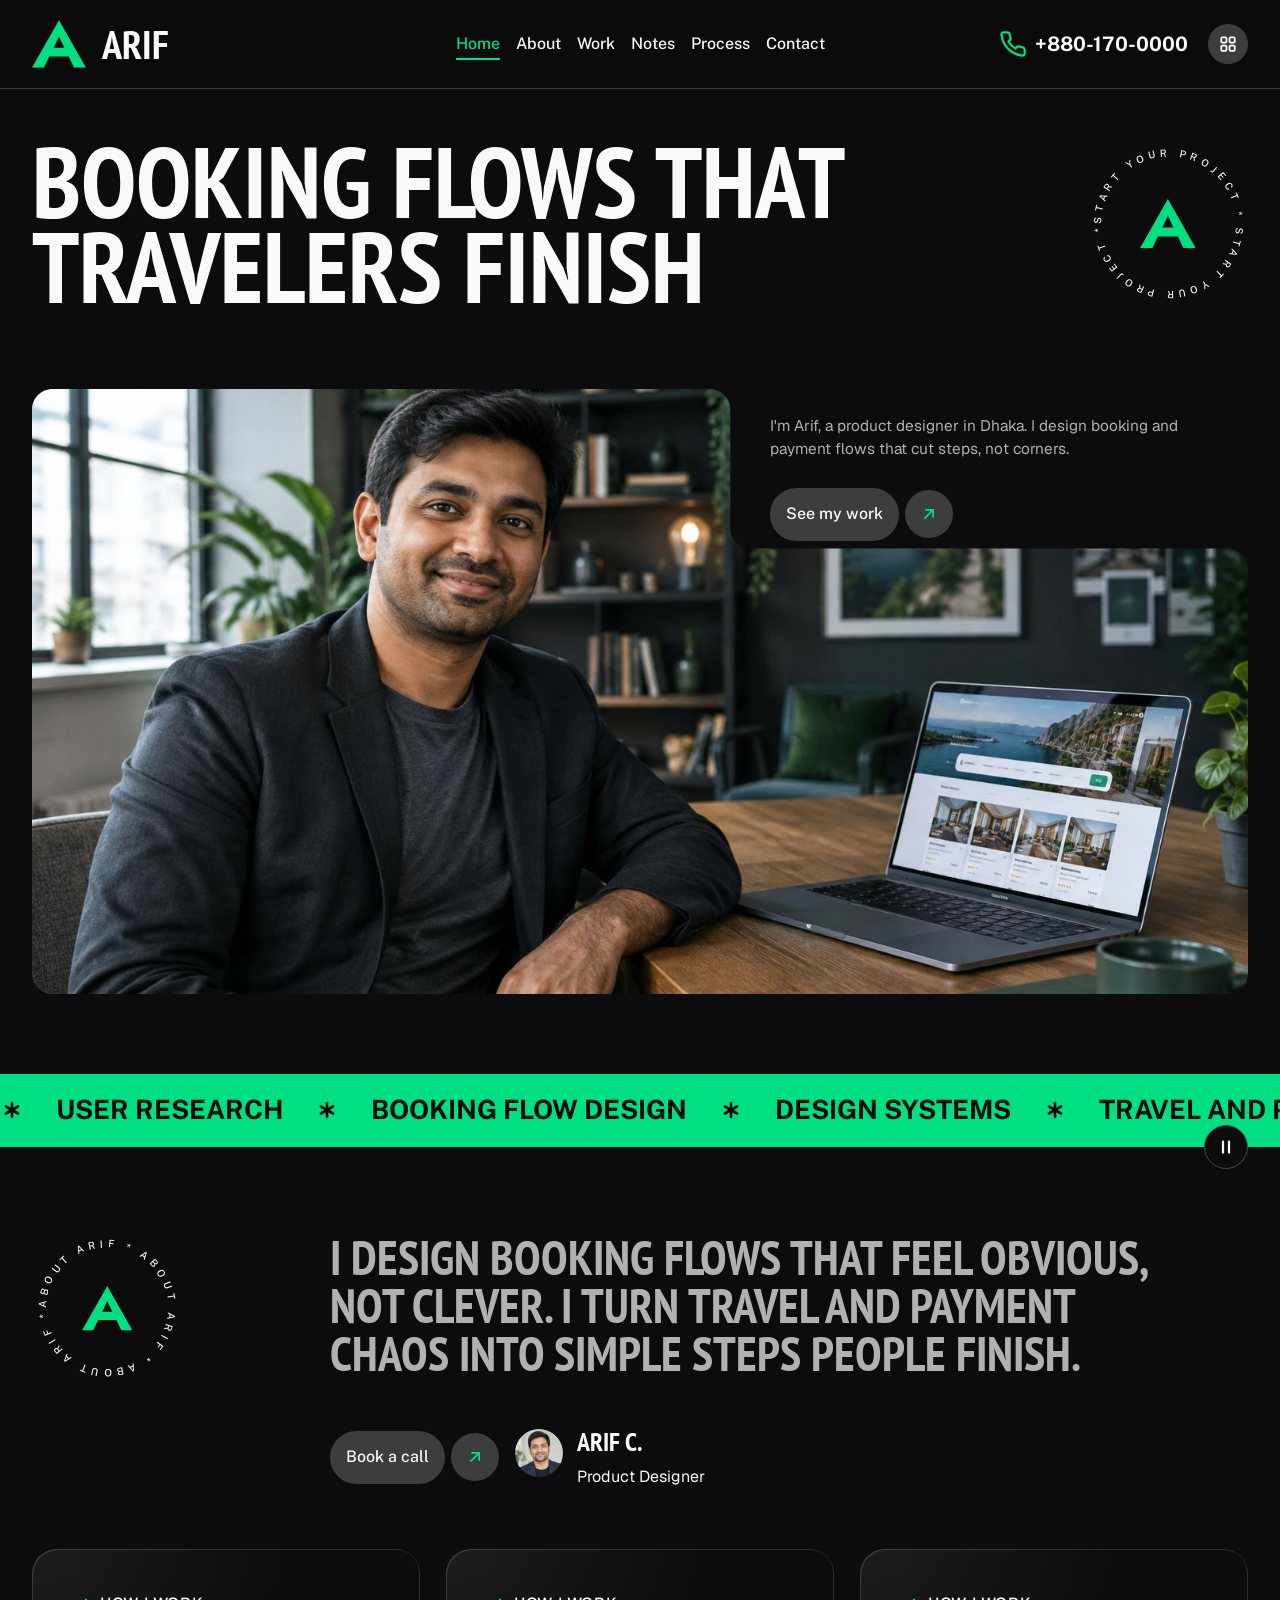
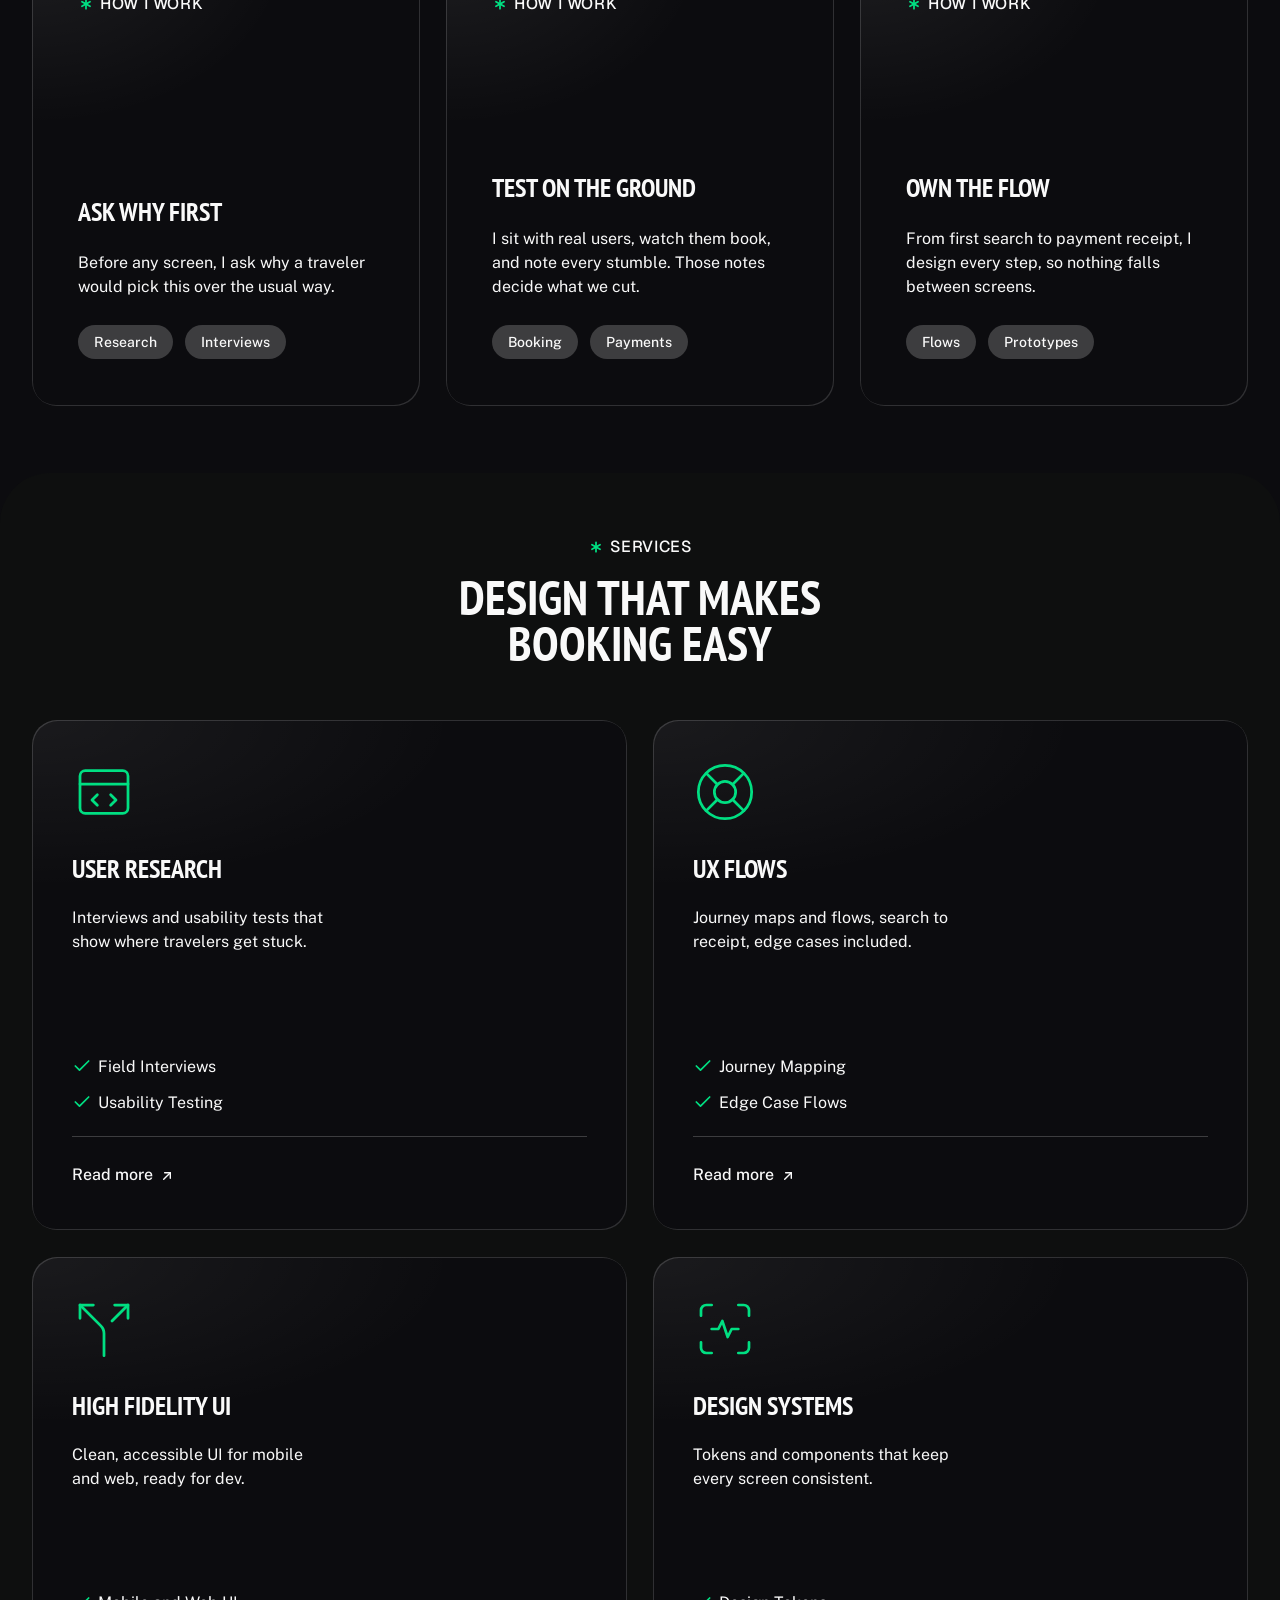
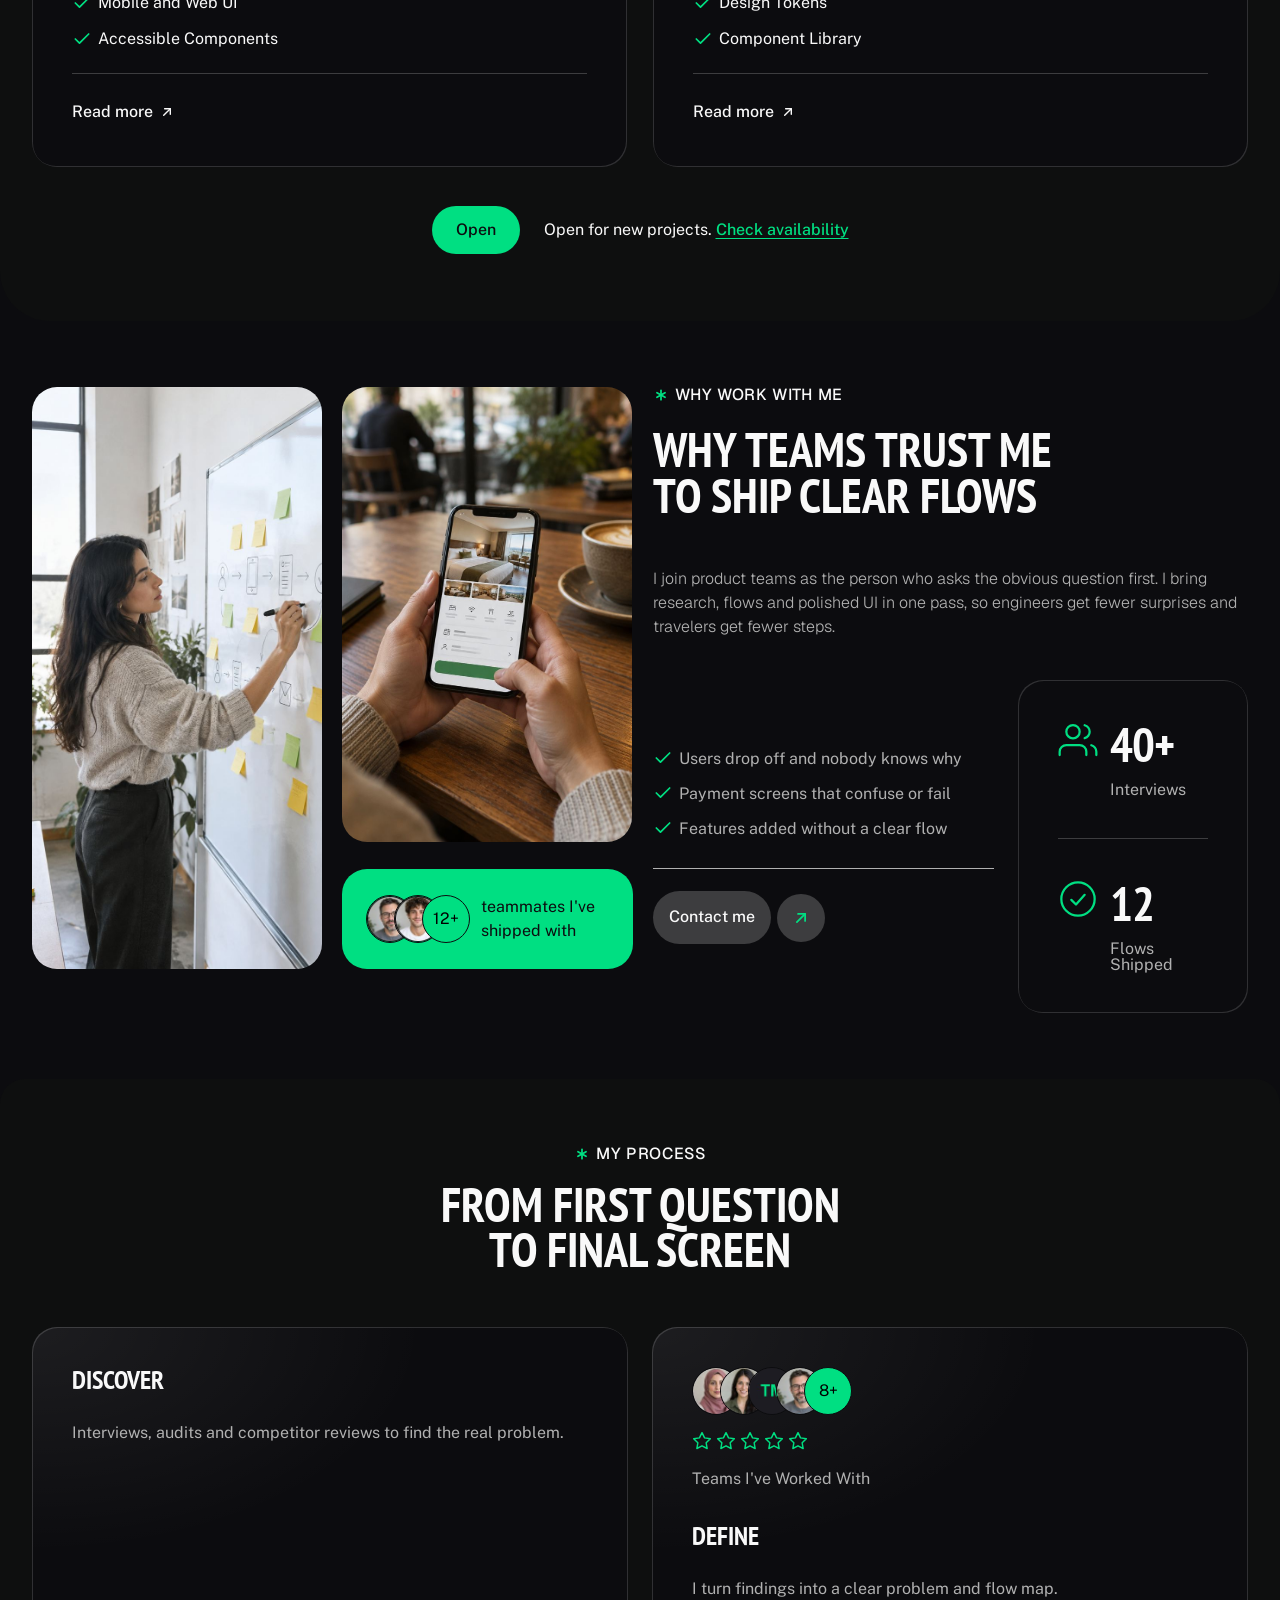
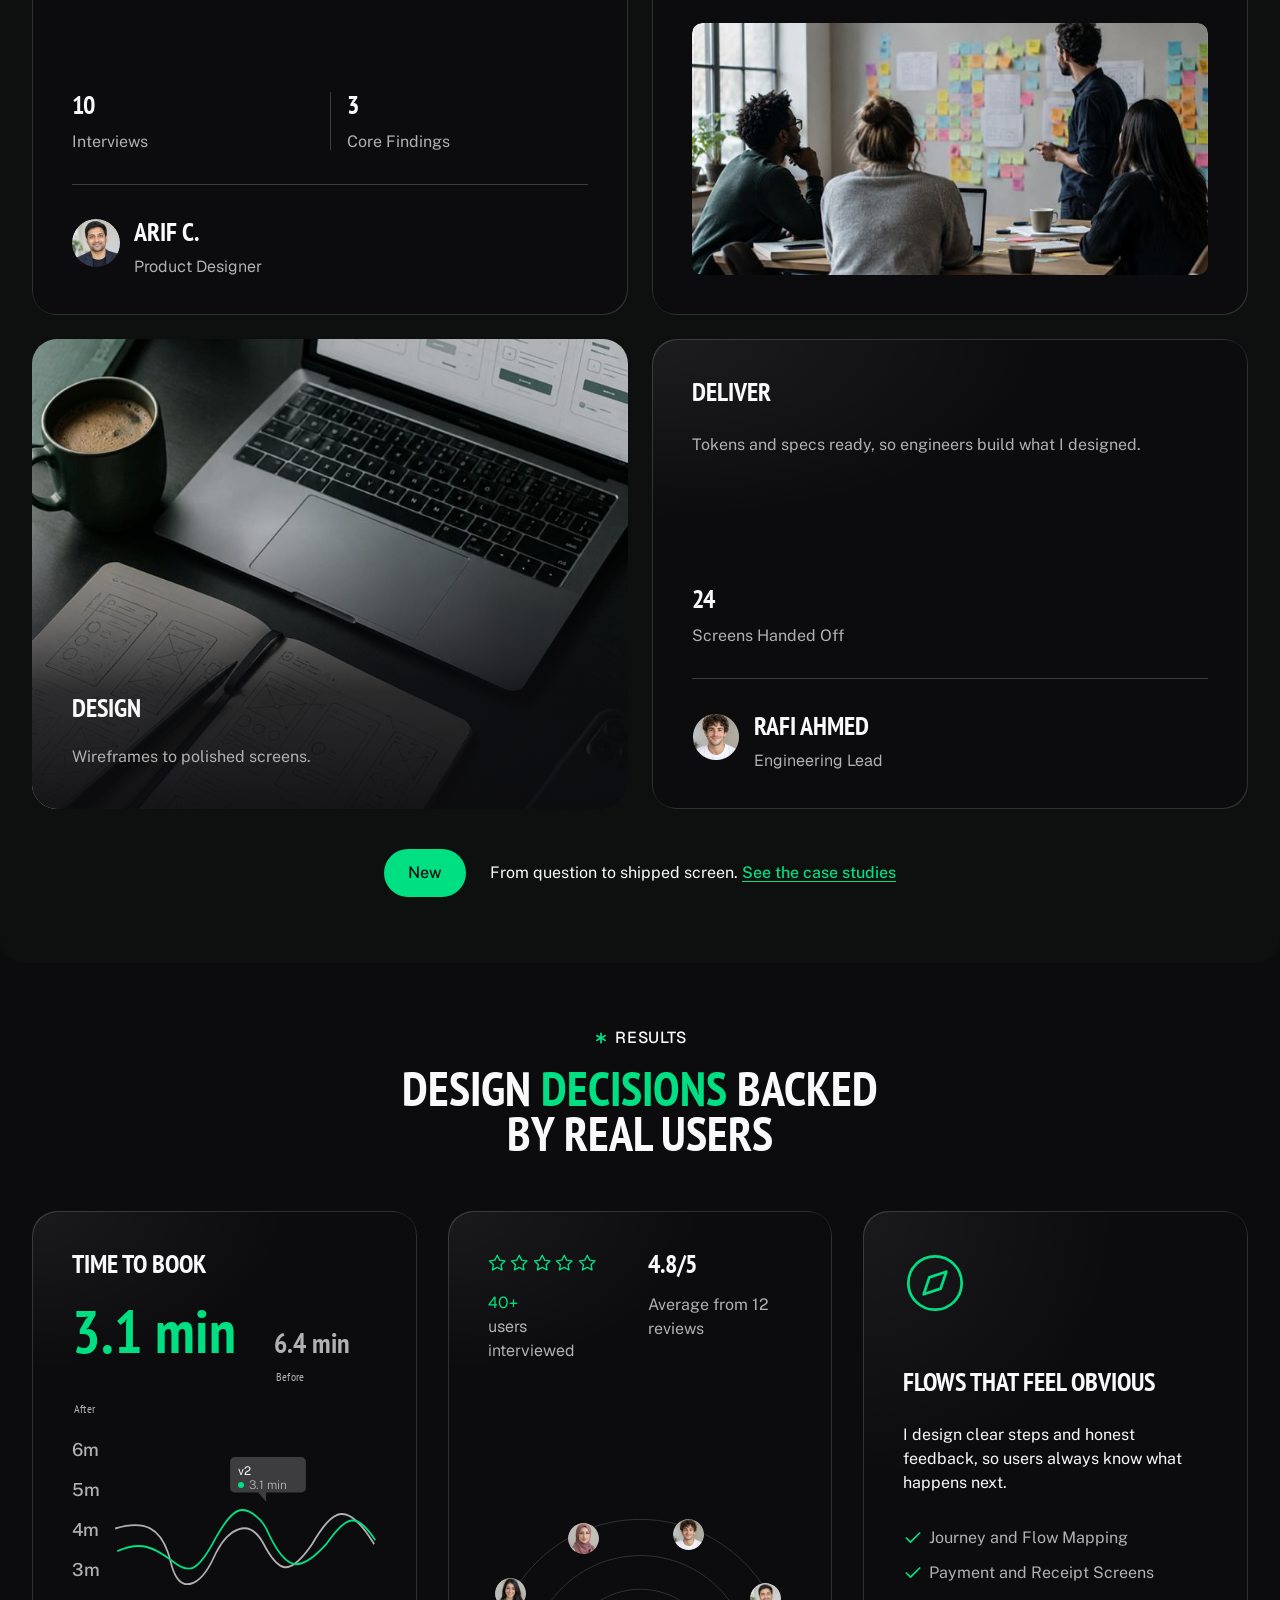
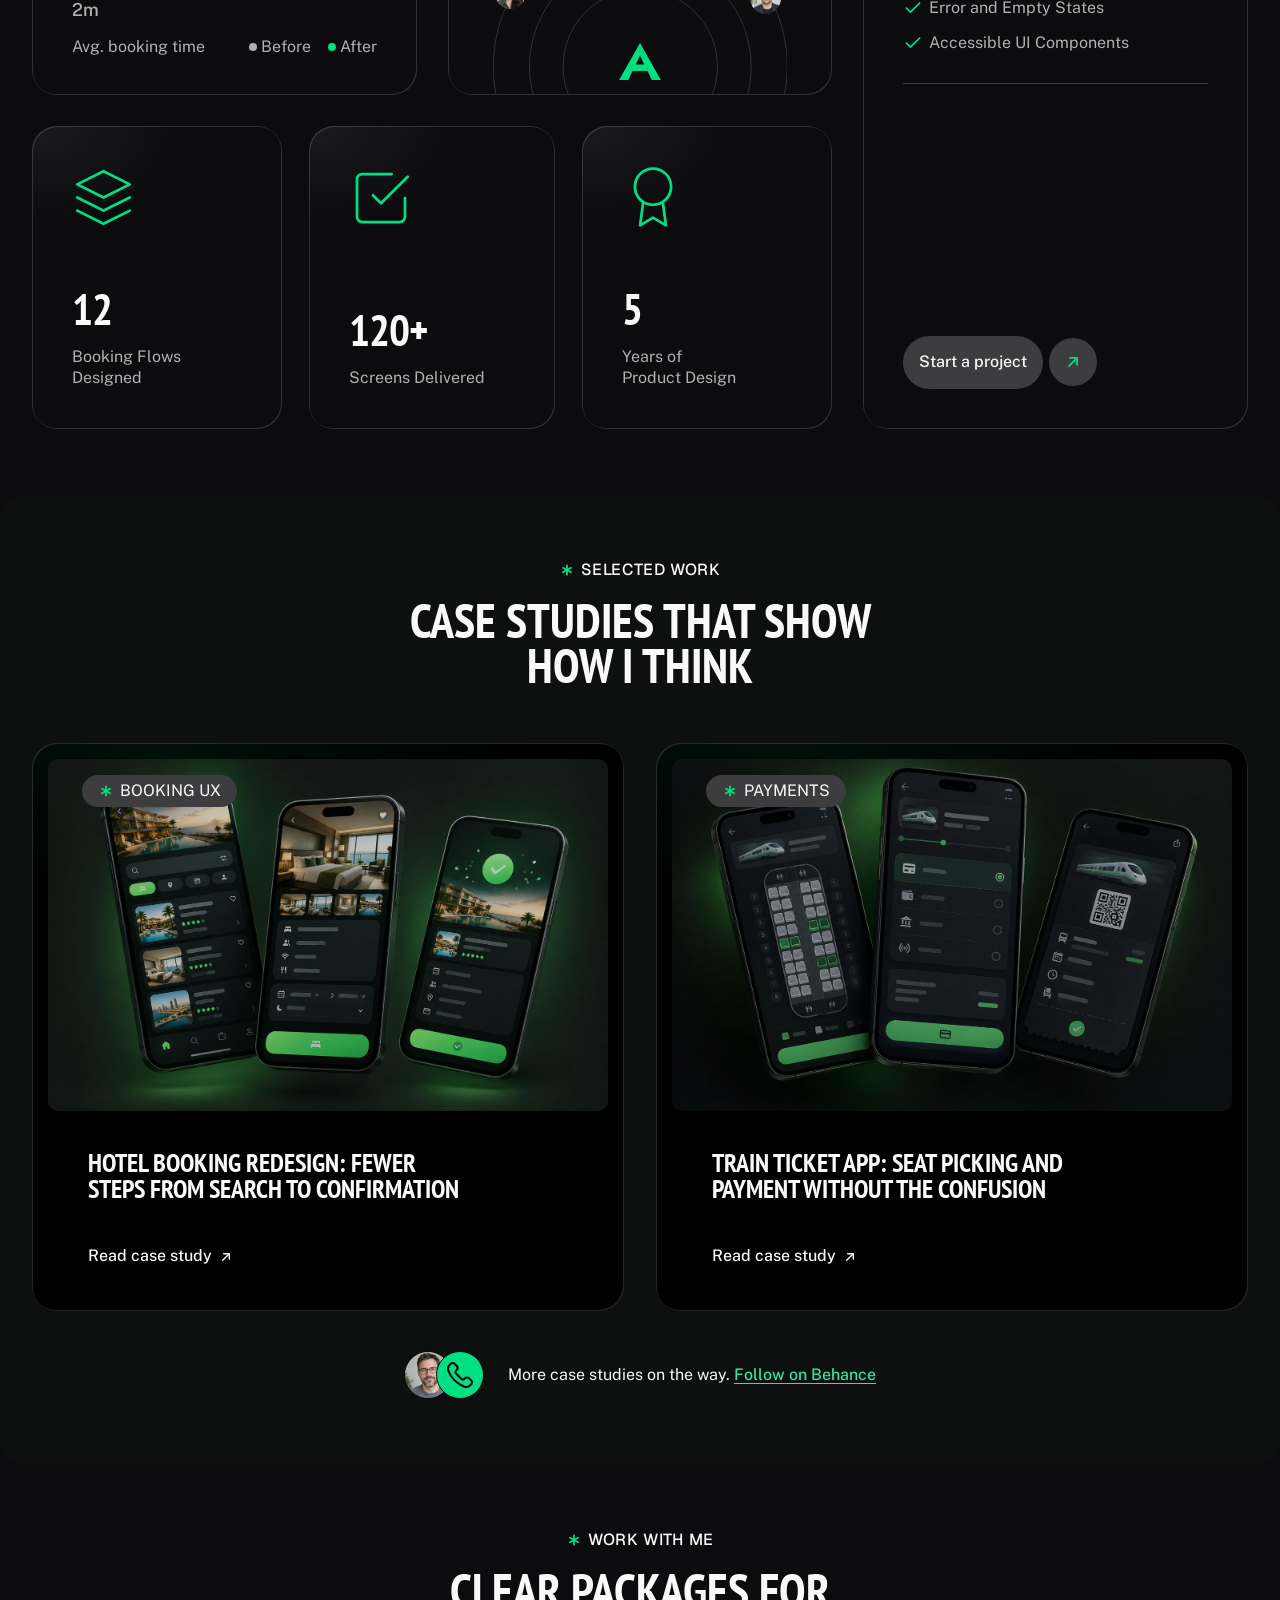
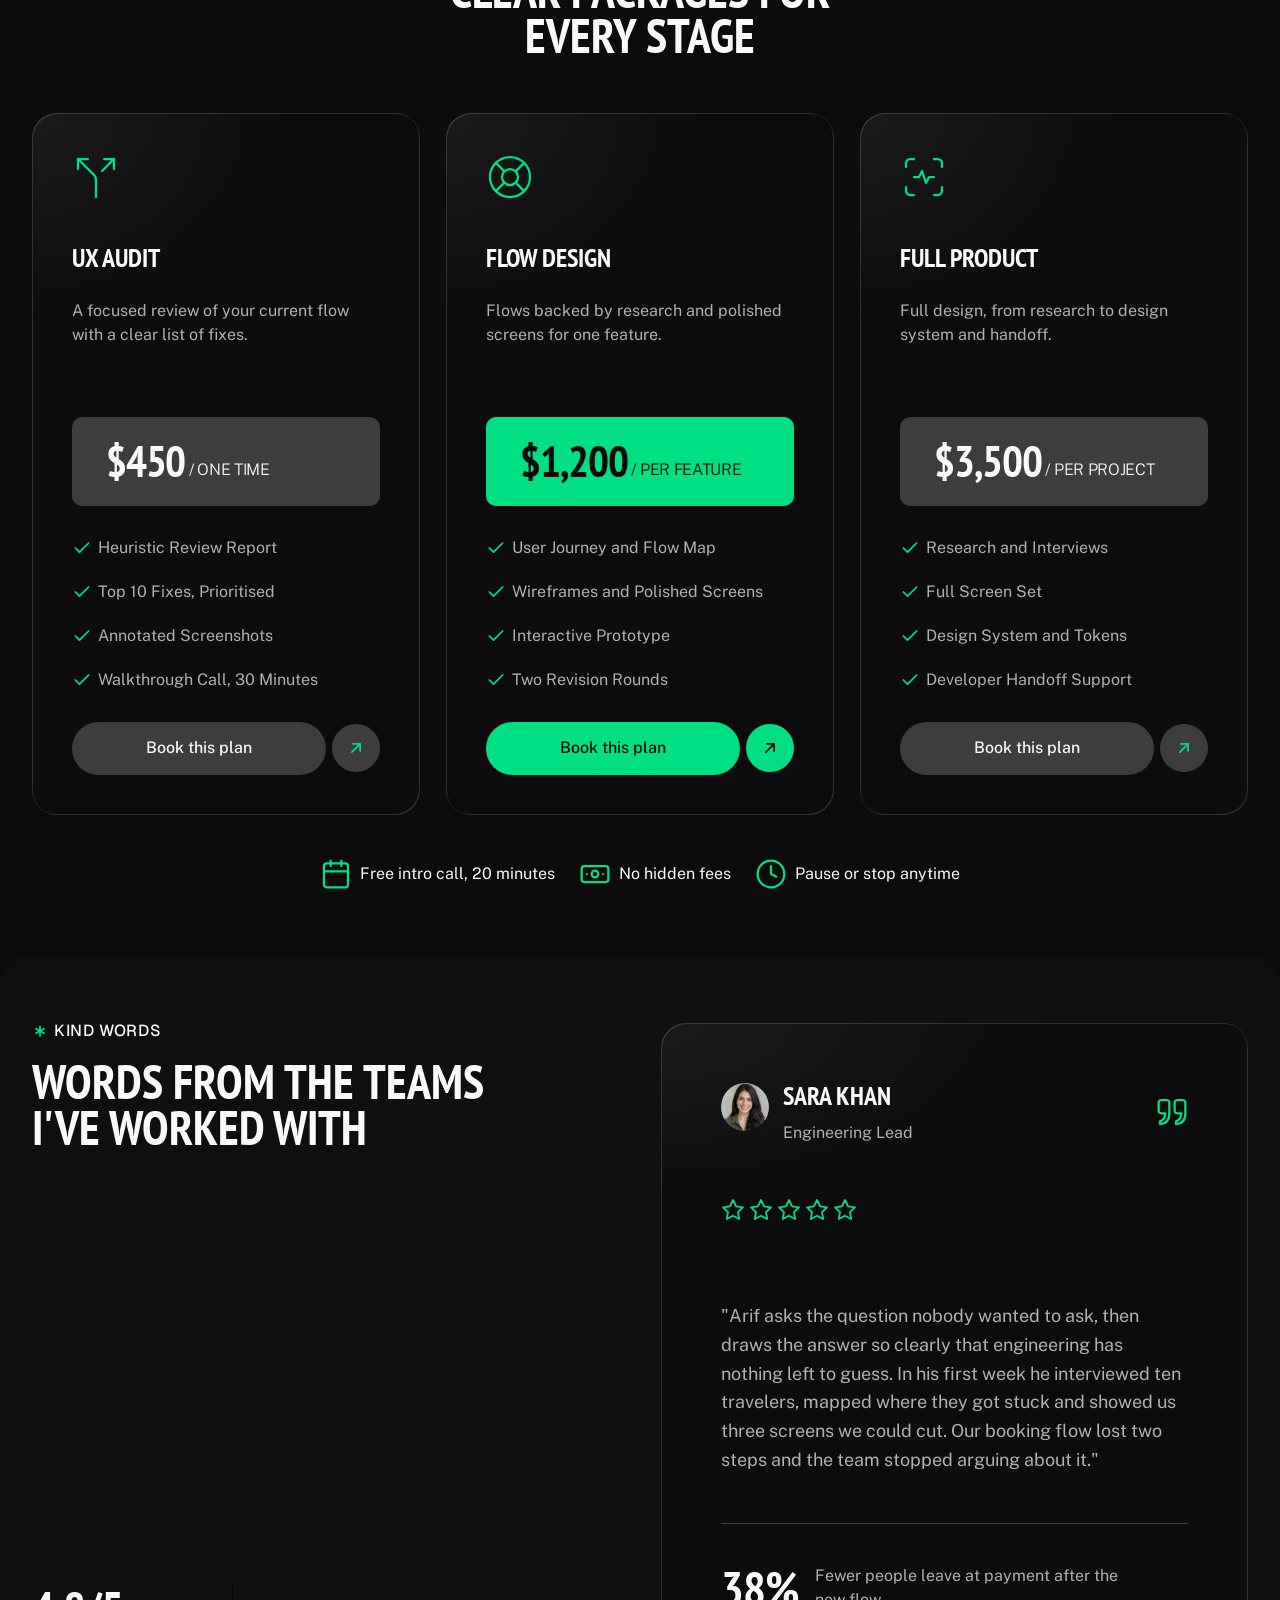
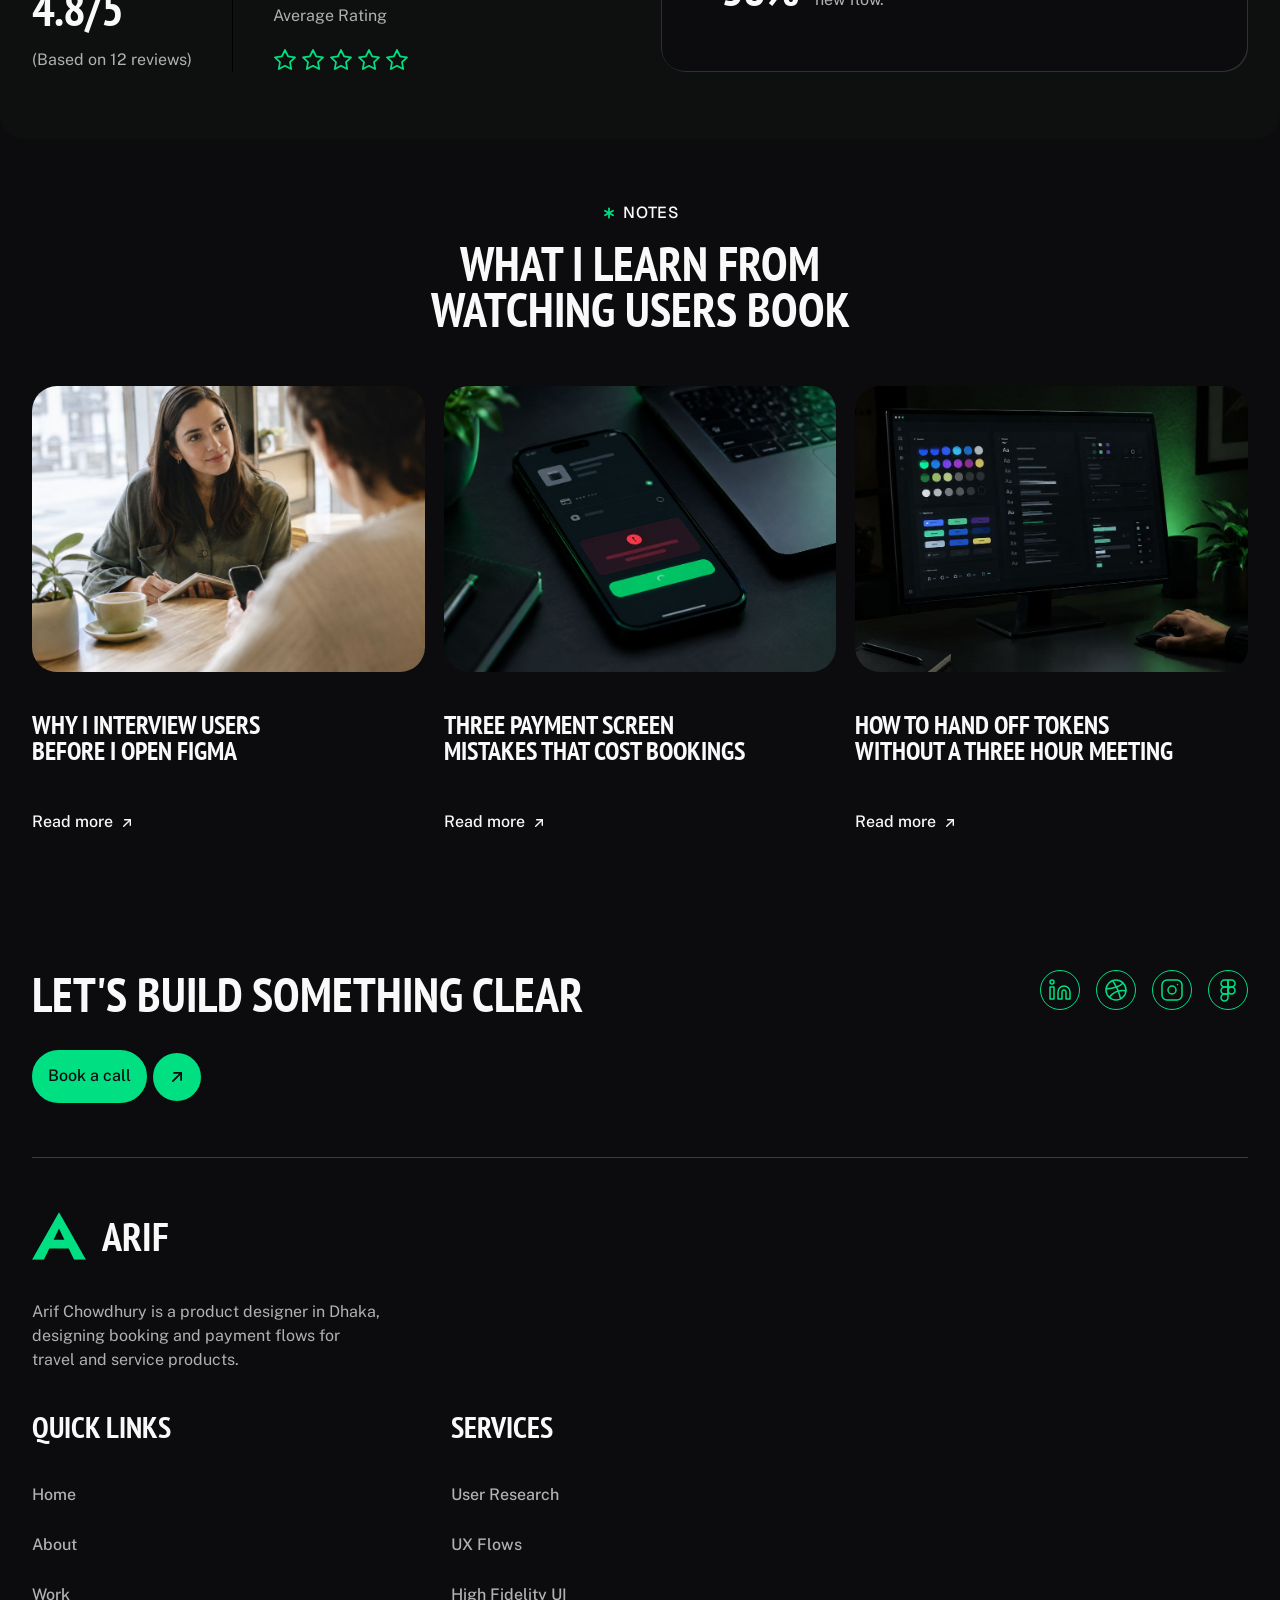
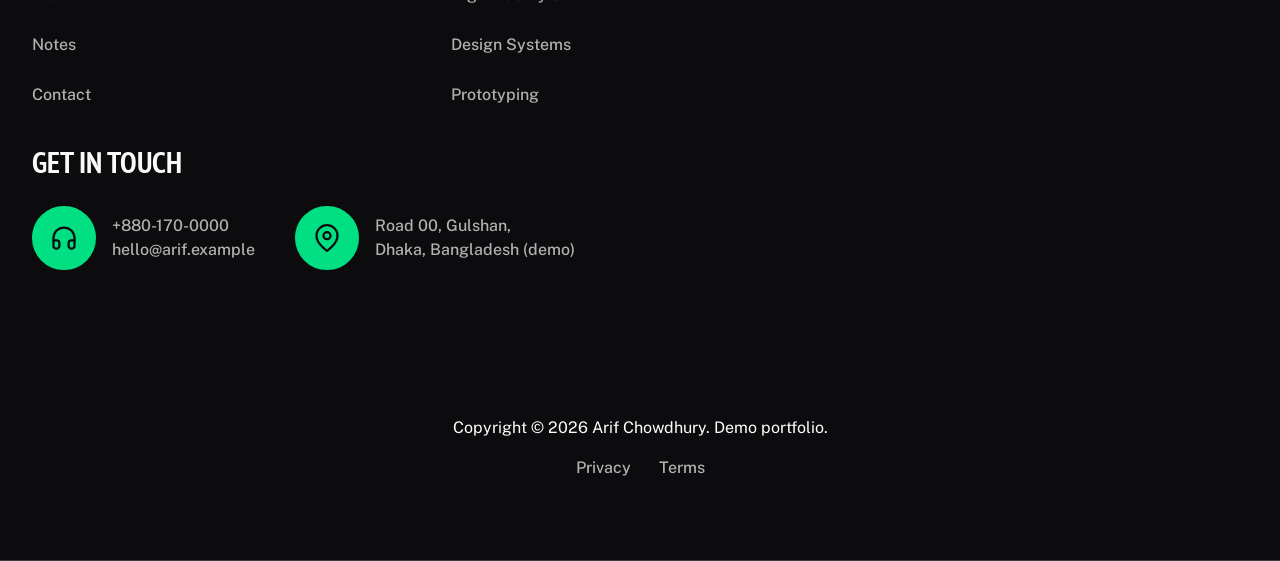
==== commit 04356a71: "Use Geist for subtitles (self-hosted)" ====
--- a/index.html
+++ b/index.html
@@ -30,6 +30,8 @@
 <link rel="stylesheet" href="assets/css/parity-b.css">
 <link rel="stylesheet" href="assets/css/parity-a.css">
 <link rel="stylesheet" href="assets/css/parity-c.css">
+<link rel="preload" href="assets/fonts/Geist-latin.woff2" as="font" type="font/woff2" crossorigin>
+<link rel="stylesheet" href="assets/css/geist.css">
 <link rel="stylesheet" href="assets/css/parity-d.css">
 <script>document.documentElement.classList.add('js');</script>
 <noscript><style>.reveal{opacity:1!important;transform:none!important}</style></noscript>
--- a/assets/css/geist.css
+++ b/assets/css/geist.css
@@ -0,0 +1,26 @@
+/* Geist for subtitles: eyebrow labels and lead/supporting lines under headings. Self-hosted, SIL OFL 1.1. */
+@font-face {
+  font-family: "Geist";
+  font-style: normal;
+  font-weight: 300 600;
+  font-display: swap;
+  src: url("../fonts/Geist-latin-ext.woff2") format("woff2");
+  unicode-range: U+0100-02BA, U+02BD-02C5, U+02C7-02CC, U+02CE-02D7, U+02DD-02FF, U+0304, U+0308, U+0329, U+1D00-1DBF, U+1E00-1E9F, U+1EF2-1EFF, U+2020, U+20A0-20AB, U+20AD-20C4, U+2113, U+2C60-2C7F, U+A720-A7FF;
+}
+@font-face {
+  font-family: "Geist";
+  font-style: normal;
+  font-weight: 300 600;
+  font-display: swap;
+  src: url("../fonts/Geist-latin.woff2") format("woff2");
+  unicode-range: U+0000-00FF, U+0131, U+0152-0153, U+02BB-02BC, U+02C6, U+02DA, U+02DC, U+0304, U+0308, U+0329, U+2000-206F, U+20AC, U+2122, U+2191, U+2193, U+2212, U+2215, U+FEFF, U+FFFD;
+}
+
+:root { --font-subtitle: "Geist", "Public Sans", system-ui, -apple-system, "Segoe UI", Roboto, Arial, sans-serif; }
+
+.eyebrow,
+.hero__lead,
+.choose__lead,
+.person__role,
+.orbit__sub { font-family: var(--font-subtitle); }
+.eyebrow { font-weight: 500; letter-spacing: .04em; }
